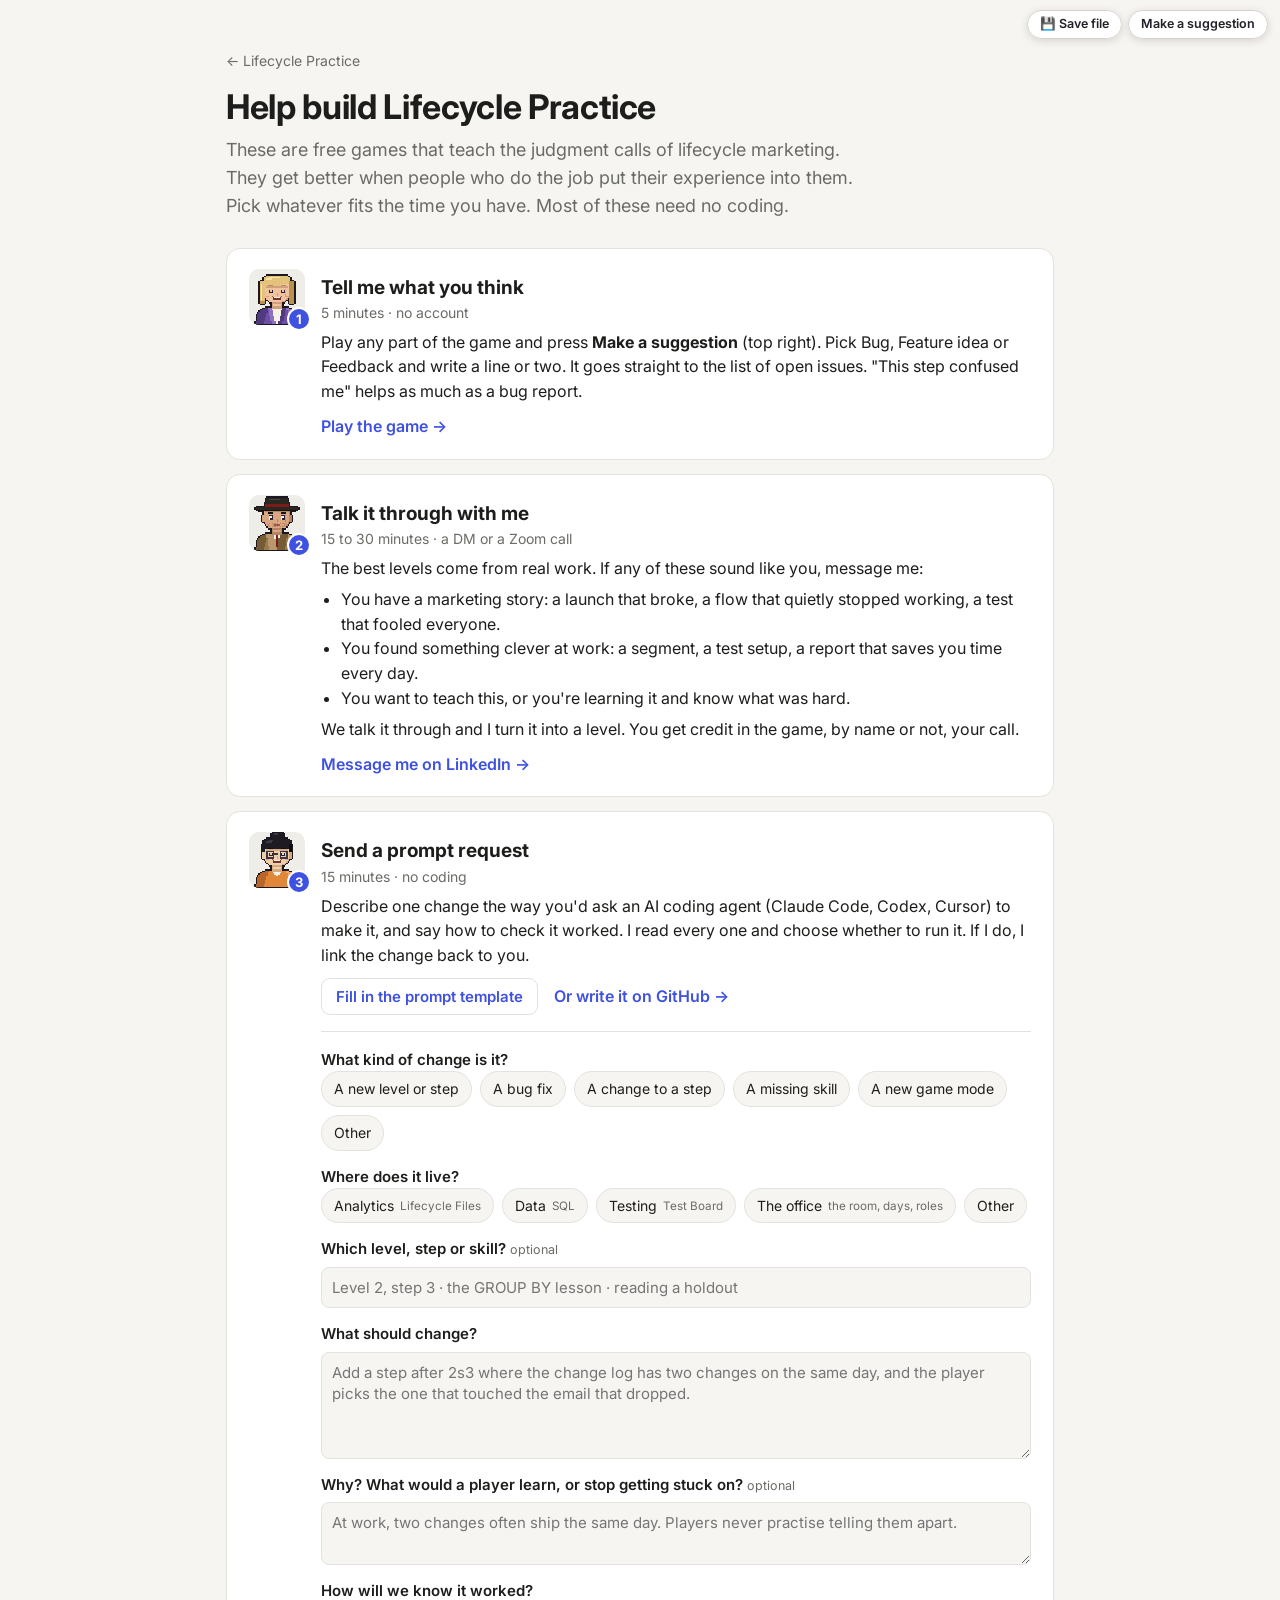
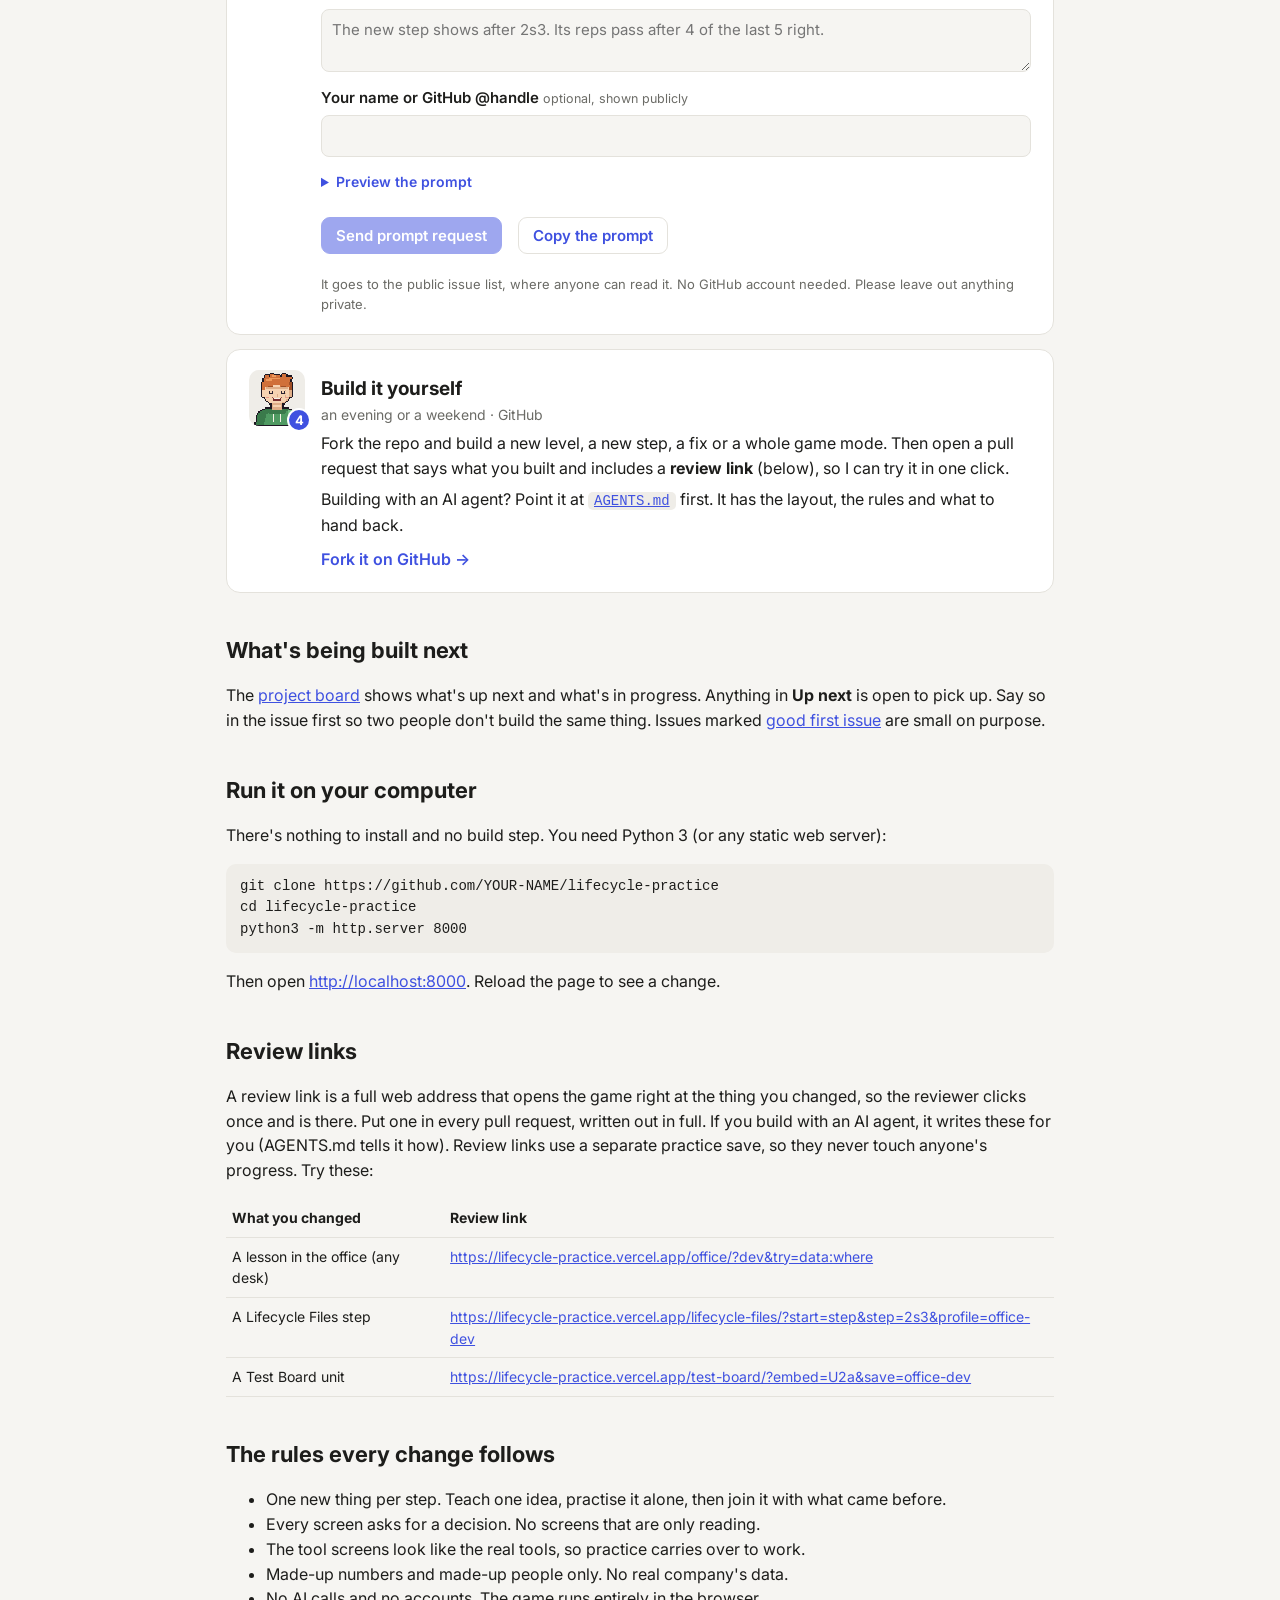
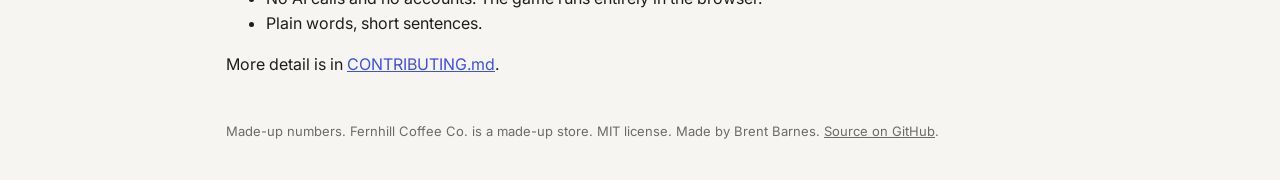
==== contribute/index.html @ 8c54e23a "Contribute page: prompt template that sends itself, links in new tabs, the office behind the crew - " ====
<!doctype html>
<html lang="en"><head><meta charset="utf-8"><meta name="viewport" content="width=device-width, initial-scale=1">
<title>Help build Lifecycle Practice</title><link rel="icon" href="/px/sprites/face_dana_smile.png">
<meta name="description" content="Ways to help build Lifecycle Practice, free games for lifecycle and email marketers. Five minutes or a weekend, no coding needed for most.">
<link rel="preconnect" href="https://fonts.googleapis.com"><link href="https://fonts.googleapis.com/css2?family=Inter:wght@400;500;600;700&display=swap" rel="stylesheet">
<style>
:root{--bg:#f6f5f2;--card:#fff;--ink:#1d1d1b;--muted:#6b6b66;--line:#e4e2dc;--accent:#3f51e0;--code:#efede8}
@media (prefers-color-scheme: dark){:root:not([data-theme="light"]){--bg:#151514;--card:#1e1e1c;--ink:#ecebe7;--muted:#a3a29c;--line:#2f2f2c;--accent:#8c98ff;--code:#2a2a27}}
:root[data-theme="dark"]{--bg:#151514;--card:#1e1e1c;--ink:#ecebe7;--muted:#a3a29c;--line:#2f2f2c;--accent:#8c98ff;--code:#2a2a27}
*{box-sizing:border-box}
body{margin:0;background:var(--bg);color:var(--ink);font:16px/1.55 Inter,system-ui,sans-serif}
main{max-width:860px;margin:0 auto;padding:48px 16px 40px}
a{color:var(--accent)}
.back{font-size:14px;color:var(--muted);text-decoration:none}.back:hover{color:var(--accent)}
h1{font-size:34px;line-height:1.15;margin:14px 0 10px;letter-spacing:-.01em}
h2{font-size:22px;margin:40px 0 12px}
.lede{color:var(--muted);font-size:18px;margin:0 0 28px;max-width:640px}
.ways{display:grid;gap:14px}
.way{background:var(--card);border:1px solid var(--line);border-radius:14px;padding:20px 22px;display:flex;gap:16px;align-items:flex-start}
.way>div{flex:1;min-width:0}
.way .n{flex:none;width:36px;height:36px;border-radius:50%;background:var(--accent);color:#fff;font-weight:700;display:grid;place-items:center;box-sizing:border-box}
.way h3{font-size:19px;margin:4px 0 0}
.way .t{display:block;color:var(--muted);font-size:14px}
.way p{margin:6px 0 0}
.way ul{margin:6px 0 0;padding-left:20px}
.go{display:inline-block;margin-top:10px;font-weight:600;text-decoration:none}
code{background:var(--code);padding:1px 6px;border-radius:5px;font-size:14px}
pre{background:var(--code);padding:12px 14px;border-radius:10px;overflow-x:auto;font-size:14px}
table{border-collapse:collapse;width:100%;font-size:14px}td,th{border-bottom:1px solid var(--line);padding:8px 6px;text-align:left;vertical-align:top}
.tablewrap{overflow-x:auto}
footer{color:var(--muted);font-size:13px;margin-top:44px}footer a{color:inherit}
/* pixel art: a face on each way in, and the Fernhill crew along both sides on wide screens */
.way .face{flex:none;position:relative;width:56px;height:56px}
.way .face img{width:56px;height:56px;image-rendering:pixelated;border-radius:10px;background:var(--code);display:block}
.way .face .n{position:absolute;right:-6px;bottom:-6px;width:24px;height:24px;font-size:13px;border:2px solid var(--card)}
.rail{position:fixed;top:50%;transform:translateY(-50%);width:210px;height:576px;display:none;flex-direction:column;justify-content:space-evenly;align-items:center;pointer-events:none;
  background:url(/px/scenes/office.png) 0 0/960px 576px no-repeat;image-rendering:pixelated;border:4px solid #5b3a22;border-radius:14px;box-shadow:0 10px 30px #0003;overflow:hidden}
.rail.l{left:calc(50% - 430px - 250px)}.rail.r{right:calc(50% - 430px - 250px);background-position:-750px 0}
.who{display:flex;flex-direction:column;align-items:center;gap:6px}
.who i{display:block;width:72px;height:108px;background-repeat:no-repeat;background-size:288px 108px;image-rendering:pixelated;animation:bob 3.2s ease-in-out infinite}
.who:nth-child(2) i{animation-delay:-1.1s}.who:nth-child(3) i{animation-delay:-2.2s}
.who span{font:600 10px/1.2 ui-monospace,monospace;letter-spacing:.12em;text-transform:uppercase;color:#3b2a1c;text-align:center;background:#fff8ecee;border:2px solid #5b3a22;border-radius:6px;padding:3px 7px}
.who span small{display:block;font-weight:400;letter-spacing:.04em;text-transform:none;font-size:11px;color:#6b5440}
.who .dog{width:96px;height:64px;background-size:384px 64px;animation:dog 1s steps(4) infinite}
@keyframes bob{0%,100%{transform:translateY(0)}50%{transform:translateY(-3px)}}
@keyframes dog{to{background-position:-384px 0}}
@media (min-width:1380px) and (min-height:640px){.rail{display:flex}}
.acts{display:flex;flex-wrap:wrap;gap:10px 16px;align-items:center;margin-top:10px}
.btn{font:600 15px Inter,system-ui,sans-serif;border:1.5px solid var(--line);background:var(--card);color:var(--accent);border-radius:9px;padding:8px 14px;cursor:pointer}
.btn:hover{border-color:var(--accent)}.btn.primary{background:var(--accent);border-color:var(--accent);color:#fff}.btn:disabled{opacity:.5;cursor:default}
.acts .go{margin-top:0}
.tpl{margin-top:16px;padding-top:16px;border-top:1px solid var(--line);display:flex;flex-direction:column;gap:14px}
.tpl fieldset{border:0;padding:0;margin:0;display:flex;flex-direction:column;gap:8px}
.tpl legend,.fld{font-weight:600;font-size:15px;padding:0}
.tpl small{font-weight:400;color:var(--muted)}
.chips{display:flex;flex-wrap:wrap;gap:8px}
.chips label{display:inline-flex;gap:6px;align-items:center;border:1.5px solid var(--line);border-radius:999px;padding:6px 12px;font-size:14px;cursor:pointer;background:var(--bg)}
.chips label:has(input:checked){border-color:var(--accent);background:color-mix(in srgb,var(--accent) 12%,var(--card))}
.chips input{position:absolute;opacity:0;pointer-events:none}.chips label:focus-within{outline:2px solid var(--accent);outline-offset:2px}
.fld{display:flex;flex-direction:column;gap:6px}
.tpl input[type=text],.tpl textarea{font:400 15px/1.45 Inter,system-ui,sans-serif;color:var(--ink);background:var(--bg);border:1.5px solid var(--line);border-radius:8px;padding:9px 10px;width:100%;box-sizing:border-box}
.tpl input[type=text]:focus,.tpl textarea:focus{outline:2px solid color-mix(in srgb,var(--accent) 35%,transparent);border-color:var(--accent)}
.tpl details summary{cursor:pointer;color:var(--accent);font-weight:600;font-size:14px}
.tpl pre{white-space:pre-wrap;margin:8px 0 0}
#tplmsg{font-size:14px}#tplmsg.ok{color:#1f7a4a}#tplmsg.err{color:#b3261e}
.fine{font-size:13px;color:var(--muted);margin:0}
.hp{position:absolute;left:-9999px;width:1px;height:1px}
@media (prefers-reduced-motion:reduce){.who i{animation:none}}
@media (max-width:560px){.way{flex-direction:column;gap:8px}}
</style></head>
<body>
<div class="rail l" aria-hidden="true">
  <div class="who"><i style="background-image:url(/px/anims/walk_dana_down.png)"></i><span>Dana<small>the boss</small></span></div>
  <div class="who"><i style="background-image:url(/px/anims/walk_frank_down.png)"></i><span>Frank<small>data</small></span></div>
  <div class="who"><i class="dog" style="background-image:url(/px/anims/dog_sleep.png)"></i><span>Biscuit<small>off duty</small></span></div>
</div>
<div class="rail r" aria-hidden="true">
  <div class="who"><i style="background-image:url(/px/anims/walk_mei_down.png)"></i><span>Mei<small>testing</small></span></div>
  <div class="who"><i style="background-image:url(/px/anims/walk_priya_down.png)"></i><span>Priya<small>promotions</small></span></div>
  <div class="who"><i style="background-image:url(/px/anims/walk_theo_down.png)"></i><span>Theo<small>campaigns</small></span></div>
</div>
<main>
<a target="_blank" rel="noopener" class="back" href="/">← Lifecycle Practice</a>
<h1>Help build Lifecycle Practice</h1>
<p class="lede">These are free games that teach the judgment calls of lifecycle marketing. They get better when people who do the job put their experience into them. Pick whatever fits the time you have. Most of these need no coding.</p>

<div class="ways">
  <div class="way"><span class="face"><img src="/px/sprites/face_dana_smile.png" alt=""><span class="n">1</span></span><div><h3>Tell me what you think</h3><span class="t">5 minutes · no account</span>
    <p>Play any part of the game and press <b>Make a suggestion</b> (top right). Pick Bug, Feature idea or Feedback and write a line or two. It goes straight to the list of open issues. "This step confused me" helps as much as a bug report.</p>
    <a target="_blank" rel="noopener" class="go" href="/office/">Play the game →</a></div></div>

  <div class="way"><span class="face"><img src="/px/sprites/face_frank_calm.png" alt=""><span class="n">2</span></span><div><h3>Talk it through with me</h3><span class="t">15 to 30 minutes · a DM or a Zoom call</span>
    <p>The best levels come from real work. If any of these sound like you, message me:</p>
    <ul><li>You have a marketing story: a launch that broke, a flow that quietly stopped working, a test that fooled everyone.</li>
      <li>You found something clever at work: a segment, a test setup, a report that saves you time every day.</li>
      <li>You want to teach this, or you're learning it and know what was hard.</li></ul>
    <p>We talk it through and I turn it into a level. You get credit in the game, by name or not, your call.</p>
    <a target="_blank" rel="noopener" class="go" href="https://www.linkedin.com/in/brent-barnes-39827622b">Message me on LinkedIn →</a></div></div>

  <div class="way"><span class="face"><img src="/px/sprites/face_mei_smile.png" alt=""><span class="n">3</span></span><div><h3>Send a prompt request</h3><span class="t">15 minutes · no coding</span>
    <p>Describe one change the way you'd ask an AI coding agent (Claude Code, Codex, Cursor) to make it, and say how to check it worked. I read every one and choose whether to run it. If I do, I link the change back to you.</p>
    <div class="acts"><button type="button" class="go btn" id="tplbtn" aria-expanded="false" aria-controls="tpl">Fill in the prompt template</button><a target="_blank" rel="noopener" class="go" href="https://github.com/BrentBarnes/lifecycle-practice/issues/new?template=4-prompt.yml">Or write it on GitHub →</a></div>
    <form id="tpl" class="tpl" hidden autocomplete="off">
      <fieldset><legend>What kind of change is it?</legend><div class="chips" data-group="kind">
        <label><input type="radio" name="kind" value="a new level or step">A new level or step</label>
        <label><input type="radio" name="kind" value="a fix for something broken">A bug fix</label>
        <label><input type="radio" name="kind" value="a change to an existing step">A change to a step</label>
        <label><input type="radio" name="kind" value="a skill the game doesn't teach yet">A missing skill</label>
        <label><input type="radio" name="kind" value="a new game mode">A new game mode</label>
        <label><input type="radio" name="kind" value="other">Other</label></div>
        <input type="text" name="kind_other" class="other" placeholder="What kind of change?" maxlength="120" hidden></fieldset>
      <fieldset><legend>Where does it live?</legend><div class="chips" data-group="where">
        <label><input type="radio" name="where" value="Analytics: Lifecycle Files, the dashboard wall">Analytics <small>Lifecycle Files</small></label>
        <label><input type="radio" name="where" value="Data: SQL at Frank's desk">Data <small>SQL</small></label>
        <label><input type="radio" name="where" value="Testing: the Test Board">Testing <small>Test Board</small></label>
        <label><input type="radio" name="where" value="the office itself (the room, days, roles)">The office <small>the room, days, roles</small></label>
        <label><input type="radio" name="where" value="other">Other</label></div>
        <input type="text" name="where_other" class="other" placeholder="Where should it live?" maxlength="120" hidden></fieldset>
      <label class="fld"><span>Which level, step or skill? <small>optional</small></span><input type="text" name="spot" maxlength="160" placeholder="Level 2, step 3 · the GROUP BY lesson · reading a holdout"></label>
      <label class="fld"><span>What should change?</span><textarea name="what" rows="4" maxlength="3000" placeholder="Add a step after 2s3 where the change log has two changes on the same day, and the player picks the one that touched the email that dropped."></textarea></label>
      <label class="fld"><span>Why? What would a player learn, or stop getting stuck on? <small>optional</small></span><textarea name="why" rows="2" maxlength="1500" placeholder="At work, two changes often ship the same day. Players never practise telling them apart."></textarea></label>
      <label class="fld"><span>How will we know it worked?</span><textarea name="check" rows="2" maxlength="1500" placeholder="The new step shows after 2s3. Its reps pass after 4 of the last 5 right."></textarea></label>
      <label class="fld"><span>Your name or GitHub @handle <small>optional, shown publicly</small></span><input type="text" name="who" maxlength="80"></label>
      <input class="hp" type="text" name="hp" tabindex="-1" aria-hidden="true">
      <details><summary>Preview the prompt</summary><pre id="tplout"></pre></details>
      <div class="acts"><button type="submit" class="btn primary" id="tplgo" disabled>Send prompt request</button><button type="button" class="btn" id="tplcopy">Copy the prompt</button><span id="tplmsg" role="status"></span></div>
      <p class="fine">It goes to the public issue list, where anyone can read it. No GitHub account needed. Please leave out anything private.</p>
    </form></div></div>

  <div class="way"><span class="face"><img src="/px/sprites/face_theo_smile.png" alt=""><span class="n">4</span></span><div><h3>Build it yourself</h3><span class="t">an evening or a weekend · GitHub</span>
    <p>Fork the repo and build a new level, a new step, a fix or a whole game mode. Then open a pull request that says what you built and includes a <b>review link</b> (below), so I can try it in one click.</p>
    <p>Building with an AI agent? Point it at <a target="_blank" rel="noopener" href="https://github.com/BrentBarnes/lifecycle-practice/blob/main/AGENTS.md"><code>AGENTS.md</code></a> first. It has the layout, the rules and what to hand back.</p>
    <a target="_blank" rel="noopener" class="go" href="https://github.com/BrentBarnes/lifecycle-practice">Fork it on GitHub →</a></div></div>
</div>

<h2>What's being built next</h2>
<p>The <a target="_blank" rel="noopener" href="https://github.com/users/BrentBarnes/projects/4">project board</a> shows what's up next and what's in progress. Anything in <b>Up next</b> is open to pick up. Say so in the issue first so two people don't build the same thing. Issues marked <a target="_blank" rel="noopener" href="https://github.com/BrentBarnes/lifecycle-practice/labels/good%20first%20issue">good first issue</a> are small on purpose.</p>

<h2>Run it on your computer</h2>
<p>There's nothing to install and no build step. You need Python 3 (or any static web server):</p>
<pre>git clone https://github.com/YOUR-NAME/lifecycle-practice
cd lifecycle-practice
python3 -m http.server 8000</pre>
<p>Then open <a target="_blank" rel="noopener" href="http://localhost:8000">http://localhost:8000</a>. Reload the page to see a change.</p>

<h2>Review links</h2>
<p>A review link is a full web address that opens the game right at the thing you changed, so the reviewer clicks once and is there. Put one in every pull request, written out in full. If you build with an AI agent, it writes these for you (AGENTS.md tells it how). Review links use a separate practice save, so they never touch anyone's progress. Try these:</p>
<div class="tablewrap"><table>
<tr><th>What you changed</th><th>Review link</th></tr>
<tr><td>A lesson in the office (any desk)</td><td><a target="_blank" rel="noopener" href="https://lifecycle-practice.vercel.app/office/?dev&amp;try=data:where">https://lifecycle-practice.vercel.app/office/?dev&amp;try=data:where</a></td></tr>
<tr><td>A Lifecycle Files step</td><td><a target="_blank" rel="noopener" href="https://lifecycle-practice.vercel.app/lifecycle-files/?start=step&amp;step=2s3&amp;profile=office-dev">https://lifecycle-practice.vercel.app/lifecycle-files/?start=step&amp;step=2s3&amp;profile=office-dev</a></td></tr>
<tr><td>A Test Board unit</td><td><a target="_blank" rel="noopener" href="https://lifecycle-practice.vercel.app/test-board/?embed=U2a&amp;save=office-dev">https://lifecycle-practice.vercel.app/test-board/?embed=U2a&amp;save=office-dev</a></td></tr>
</table></div>

<h2>The rules every change follows</h2>
<ul>
  <li>One new thing per step. Teach one idea, practise it alone, then join it with what came before.</li>
  <li>Every screen asks for a decision. No screens that are only reading.</li>
  <li>The tool screens look like the real tools, so practice carries over to work.</li>
  <li>Made-up numbers and made-up people only. No real company's data.</li>
  <li>No AI calls and no accounts. The game runs entirely in the browser.</li>
  <li>Plain words, short sentences.</li>
</ul>
<p>More detail is in <a target="_blank" rel="noopener" href="https://github.com/BrentBarnes/lifecycle-practice/blob/main/CONTRIBUTING.md">CONTRIBUTING.md</a>.</p>

<footer>Made-up numbers. Fernhill Coffee Co. is a made-up store. MIT license. Made by Brent Barnes. <a target="_blank" rel="noopener" href="https://github.com/BrentBarnes/lifecycle-practice">Source on GitHub</a>.</footer>
</main>
<script type="module" src="/shared/site.mjs"></script>
<script>
// The prompt template: the player fills in a few fields, sees the prompt it builds, and sends it as a "Prompt request"
// issue through the site's /api/feedback (no GitHub account), or opens GitHub's own form with the fields filled in.
(() => {
  const REPO = "BrentBarnes/lifecycle-practice", f = document.getElementById("tpl"), btn = document.getElementById("tplbtn");
  const out = document.getElementById("tplout"), go = document.getElementById("tplgo"), msg = document.getElementById("tplmsg");
  const val = (n) => (f.elements[n] && f.elements[n].value || "").trim();
  const pick = (n) => { const v = val(n); return v === "other" ? val(n + "_other") : v; };
  const say = (t, cls, html) => { msg.className = cls || ""; msg[html ? "innerHTML" : "textContent"] = t; };
  btn.onclick = () => { f.hidden = !f.hidden; btn.setAttribute("aria-expanded", String(!f.hidden)); btn.textContent = f.hidden ? "Fill in the prompt template" : "Hide the template"; if (!f.hidden) f.querySelector("input").focus(); };
  function prompt() {
    const kind = pick("kind"), where = pick("where"), spot = val("spot");
    return [
      "You're working on Lifecycle Practice (https://github.com/" + REPO + "). Read AGENTS.md first and follow its rules.",
      "",
      "The change: " + (kind || "[what kind of change]") + (where ? ", in " + where : "") + (spot ? ", at " + spot : "") + ".",
      "What to do: " + (val("what") || "[what should change]"),
      val("why") ? "Why it matters: " + val("why") : null,
      "Done when: " + (val("check") || "[how to check it worked]"),
      "",
      "Hand back what you built, a full review link that opens the game right at the change, and how to check it.",
    ].filter((l) => l !== null).join("\n");
  }
  const ready = () => pick("kind") && pick("where") && val("what").length >= 10 && val("check").length >= 5;
  function refresh() {
    f.querySelectorAll(".other").forEach((o) => { o.hidden = val(o.name.replace("_other", "")) !== "other"; });
    out.textContent = prompt(); go.disabled = !ready();
  }
  f.addEventListener("input", refresh); f.addEventListener("change", refresh); refresh();
  const title = () => "Prompt request · " + (pick("where").split(":")[0] || "Lifecycle Practice") + ": " + val("what").replace(/\s+/g, " ").slice(0, 70);
  const body = () => ["**Kind:** " + pick("kind"), "**Where:** " + pick("where"), val("spot") && "**Which level, step or skill:** " + val("spot"),
    "**What should change**\n\n" + val("what"), val("why") && "**Why**\n\n" + val("why"), "**How to check it worked**\n\n" + val("check"),
    val("who") && "From: " + val("who"), "**The prompt**\n\n~~~\n" + prompt().replace(/~{3,}/g, "~ ~ ~") + "\n~~~"].filter(Boolean).join("\n\n");
  const ghUrl = () => "https://github.com/" + REPO + "/issues/new?" + new URLSearchParams({ template: "4-prompt.yml", title: title(),
    change: val("what").split("\n")[0].slice(0, 200), prompt: prompt(), check: val("check") });
  document.getElementById("tplcopy").onclick = () => navigator.clipboard.writeText(prompt()).then(() => say("Copied. Paste it into your AI agent, or send it here."), () => say("Your browser blocked copying. Select the preview text instead.", "err"));
  f.onsubmit = async (e) => {
    e.preventDefault();
    if (val("hp") || !ready()) return;
    go.disabled = true; go.textContent = "Sending…"; say("");
    try {
      const r = await fetch("/api/feedback", { method: "POST", headers: { "Content-Type": "application/json" }, body: JSON.stringify({ kind: "prompt", title: title(), body: body() }) });
      const j = /json/.test(r.headers.get("content-type") || "") ? await r.json() : null;
      if (!r.ok || !j || !j.url) throw new Error((j && j.error) || "no server");
      f.querySelectorAll("input, textarea").forEach((x) => { x.disabled = true; });
      go.textContent = "Sent ✓";
      say('Sent. Thank you! <a target="_blank" rel="noopener" href="' + j.url + '">See it on GitHub (#' + j.number + ")</a>", "ok", true);
    } catch (err) {
      go.textContent = "Send prompt request"; go.disabled = false;
      say("It couldn't send from here. " + '<a target="_blank" rel="noopener" href="' + ghUrl().replace(/"/g, "&quot;") + '">Open it on GitHub with your answers filled in</a> (needs a free account), or copy the prompt.', "err", true);
    }
  };
})();
</script>
</body></html>
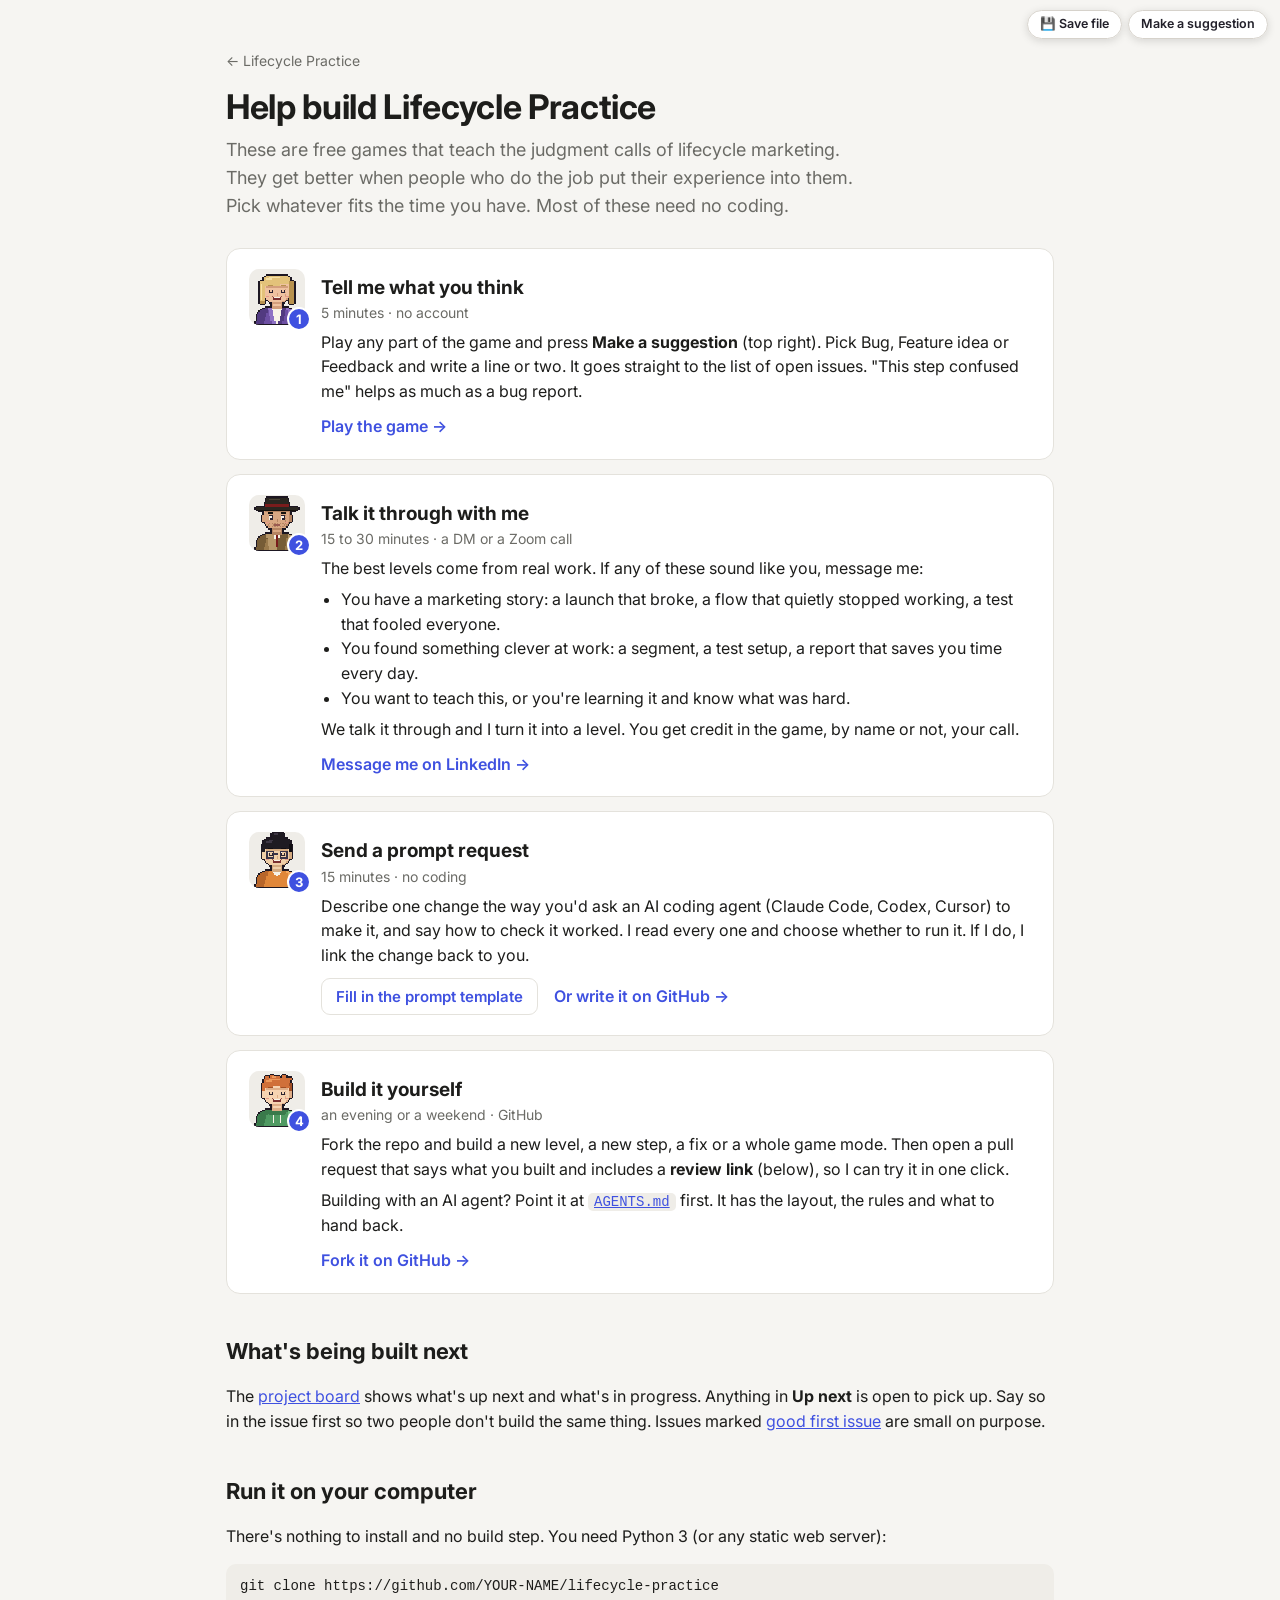
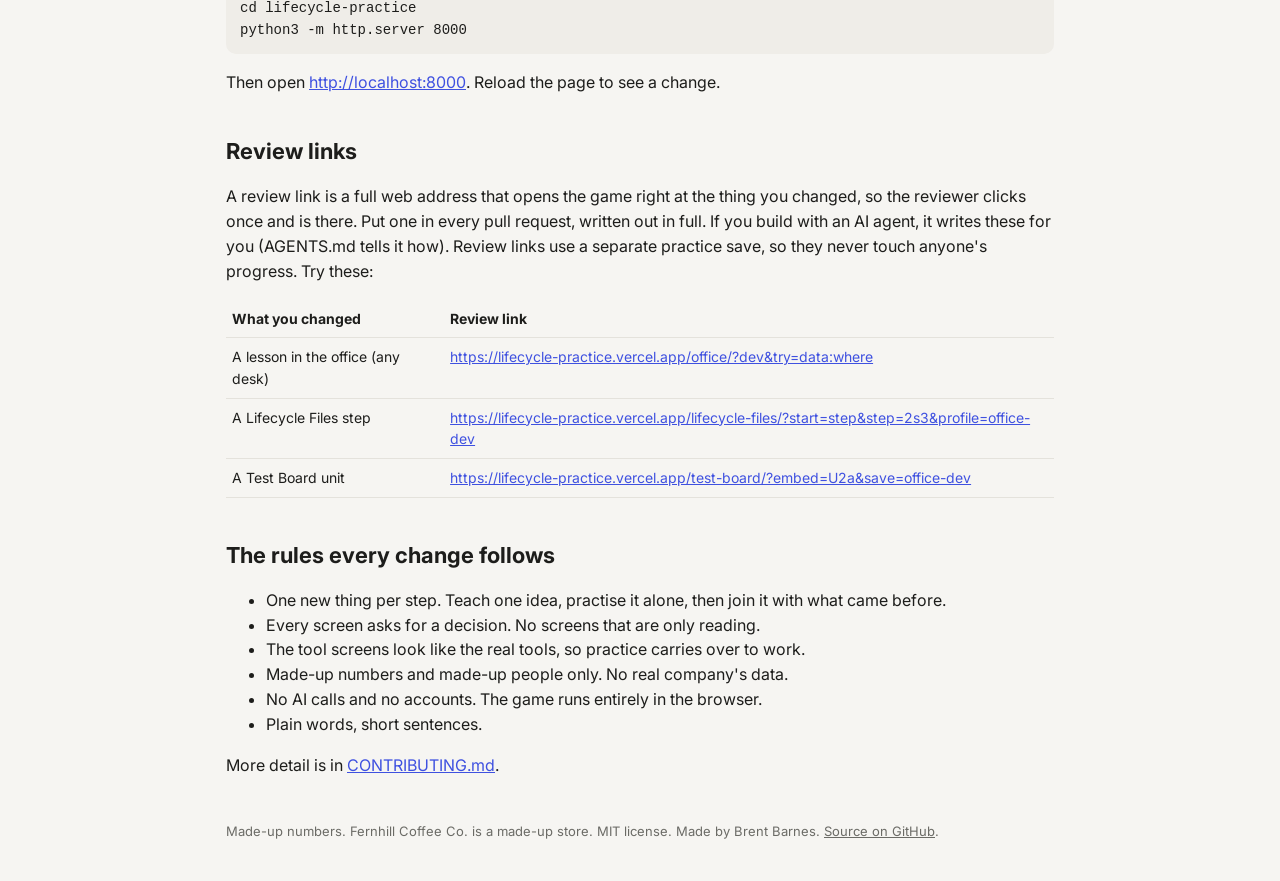
==== commit 7719f7e1: "Prompt template: hidden until opened, only 'What should change?' is needed, and it says so Co-Author" ====
--- a/contribute/index.html
+++ b/contribute/index.html
@@ -49,6 +49,7 @@
 .btn{font:600 15px Inter,system-ui,sans-serif;border:1.5px solid var(--line);background:var(--card);color:var(--accent);border-radius:9px;padding:8px 14px;cursor:pointer}
 .btn:hover{border-color:var(--accent)}.btn.primary{background:var(--accent);border-color:var(--accent);color:#fff}.btn:disabled{opacity:.5;cursor:default}
 .acts .go{margin-top:0}
+.tpl[hidden]{display:none}
 .tpl{margin-top:16px;padding-top:16px;border-top:1px solid var(--line);display:flex;flex-direction:column;gap:14px}
 .tpl fieldset{border:0;padding:0;margin:0;display:flex;flex-direction:column;gap:8px}
 .tpl legend,.fld{font-weight:600;font-size:15px;padding:0}
@@ -64,6 +65,7 @@
 .tpl pre{white-space:pre-wrap;margin:8px 0 0}
 #tplmsg{font-size:14px}#tplmsg.ok{color:#1f7a4a}#tplmsg.err{color:#b3261e}
 .fine{font-size:13px;color:var(--muted);margin:0}
+.tpl .hint{margin:0;font-size:14px;color:var(--muted);background:var(--bg);border-radius:8px;padding:10px 12px}
 .hp{position:absolute;left:-9999px;width:1px;height:1px}
 @media (prefers-reduced-motion:reduce){.who i{animation:none}}
 @media (max-width:560px){.way{flex-direction:column;gap:8px}}
@@ -101,6 +103,7 @@
     <p>Describe one change the way you'd ask an AI coding agent (Claude Code, Codex, Cursor) to make it, and say how to check it worked. I read every one and choose whether to run it. If I do, I link the change back to you.</p>
     <div class="acts"><button type="button" class="go btn" id="tplbtn" aria-expanded="false" aria-controls="tpl">Fill in the prompt template</button><a target="_blank" rel="noopener" class="go" href="https://github.com/BrentBarnes/lifecycle-practice/issues/new?template=4-prompt.yml">Or write it on GitHub →</a></div>
     <form id="tpl" class="tpl" hidden autocomplete="off">
+      <p class="hint">Only "What should change?" is needed. Everything else is a suggestion: each detail you add makes the prompt more specific, so it can be built right away with fewer questions back to you.</p>
       <fieldset><legend>What kind of change is it?</legend><div class="chips" data-group="kind">
         <label><input type="radio" name="kind" value="a new level or step">A new level or step</label>
         <label><input type="radio" name="kind" value="a fix for something broken">A bug fix</label>
@@ -116,11 +119,11 @@
         <label><input type="radio" name="where" value="the office itself (the room, days, roles)">The office <small>the room, days, roles</small></label>
         <label><input type="radio" name="where" value="other">Other</label></div>
         <input type="text" name="where_other" class="other" placeholder="Where should it live?" maxlength="120" hidden></fieldset>
-      <label class="fld"><span>Which level, step or skill? <small>optional</small></span><input type="text" name="spot" maxlength="160" placeholder="Level 2, step 3 · the GROUP BY lesson · reading a holdout"></label>
+      <label class="fld"><span>Which level, step or skill?</span><input type="text" name="spot" maxlength="160" placeholder="Level 2, step 3 · the GROUP BY lesson · reading a holdout"></label>
       <label class="fld"><span>What should change?</span><textarea name="what" rows="4" maxlength="3000" placeholder="Add a step after 2s3 where the change log has two changes on the same day, and the player picks the one that touched the email that dropped."></textarea></label>
-      <label class="fld"><span>Why? What would a player learn, or stop getting stuck on? <small>optional</small></span><textarea name="why" rows="2" maxlength="1500" placeholder="At work, two changes often ship the same day. Players never practise telling them apart."></textarea></label>
+      <label class="fld"><span>Why? What would a player learn, or stop getting stuck on?</span><textarea name="why" rows="2" maxlength="1500" placeholder="At work, two changes often ship the same day. Players never practise telling them apart."></textarea></label>
       <label class="fld"><span>How will we know it worked?</span><textarea name="check" rows="2" maxlength="1500" placeholder="The new step shows after 2s3. Its reps pass after 4 of the last 5 right."></textarea></label>
-      <label class="fld"><span>Your name or GitHub @handle <small>optional, shown publicly</small></span><input type="text" name="who" maxlength="80"></label>
+      <label class="fld"><span>Your name or GitHub @handle <small>shown publicly</small></span><input type="text" name="who" maxlength="80"></label>
       <input class="hp" type="text" name="hp" tabindex="-1" aria-hidden="true">
       <details><summary>Preview the prompt</summary><pre id="tplout"></pre></details>
       <div class="acts"><button type="submit" class="btn primary" id="tplgo" disabled>Send prompt request</button><button type="button" class="btn" id="tplcopy">Copy the prompt</button><span id="tplmsg" role="status"></span></div>
@@ -181,23 +184,23 @@
     return [
       "You're working on Lifecycle Practice (https://github.com/" + REPO + "). Read AGENTS.md first and follow its rules.",
       "",
-      "The change: " + (kind || "[what kind of change]") + (where ? ", in " + where : "") + (spot ? ", at " + spot : "") + ".",
+      (kind || where || spot) ? "The change: " + [kind, where && "in " + where, spot && "at " + spot].filter(Boolean).join(", ") + "." : null,
       "What to do: " + (val("what") || "[what should change]"),
       val("why") ? "Why it matters: " + val("why") : null,
-      "Done when: " + (val("check") || "[how to check it worked]"),
+      val("check") ? "Done when: " + val("check") : null,
       "",
       "Hand back what you built, a full review link that opens the game right at the change, and how to check it.",
     ].filter((l) => l !== null).join("\n");
   }
-  const ready = () => pick("kind") && pick("where") && val("what").length >= 10 && val("check").length >= 5;
+  const ready = () => val("what").length >= 10;   // the only field it needs; the rest make the prompt more specific
   function refresh() {
     f.querySelectorAll(".other").forEach((o) => { o.hidden = val(o.name.replace("_other", "")) !== "other"; });
     out.textContent = prompt(); go.disabled = !ready();
   }
   f.addEventListener("input", refresh); f.addEventListener("change", refresh); refresh();
   const title = () => "Prompt request · " + (pick("where").split(":")[0] || "Lifecycle Practice") + ": " + val("what").replace(/\s+/g, " ").slice(0, 70);
-  const body = () => ["**Kind:** " + pick("kind"), "**Where:** " + pick("where"), val("spot") && "**Which level, step or skill:** " + val("spot"),
-    "**What should change**\n\n" + val("what"), val("why") && "**Why**\n\n" + val("why"), "**How to check it worked**\n\n" + val("check"),
+  const body = () => [pick("kind") && "**Kind:** " + pick("kind"), pick("where") && "**Where:** " + pick("where"), val("spot") && "**Which level, step or skill:** " + val("spot"),
+    "**What should change**\n\n" + val("what"), val("why") && "**Why**\n\n" + val("why"), val("check") && "**How to check it worked**\n\n" + val("check"),
     val("who") && "From: " + val("who"), "**The prompt**\n\n~~~\n" + prompt().replace(/~{3,}/g, "~ ~ ~") + "\n~~~"].filter(Boolean).join("\n\n");
   const ghUrl = () => "https://github.com/" + REPO + "/issues/new?" + new URLSearchParams({ template: "4-prompt.yml", title: title(),
     change: val("what").split("\n")[0].slice(0, 200), prompt: prompt(), check: val("check") });
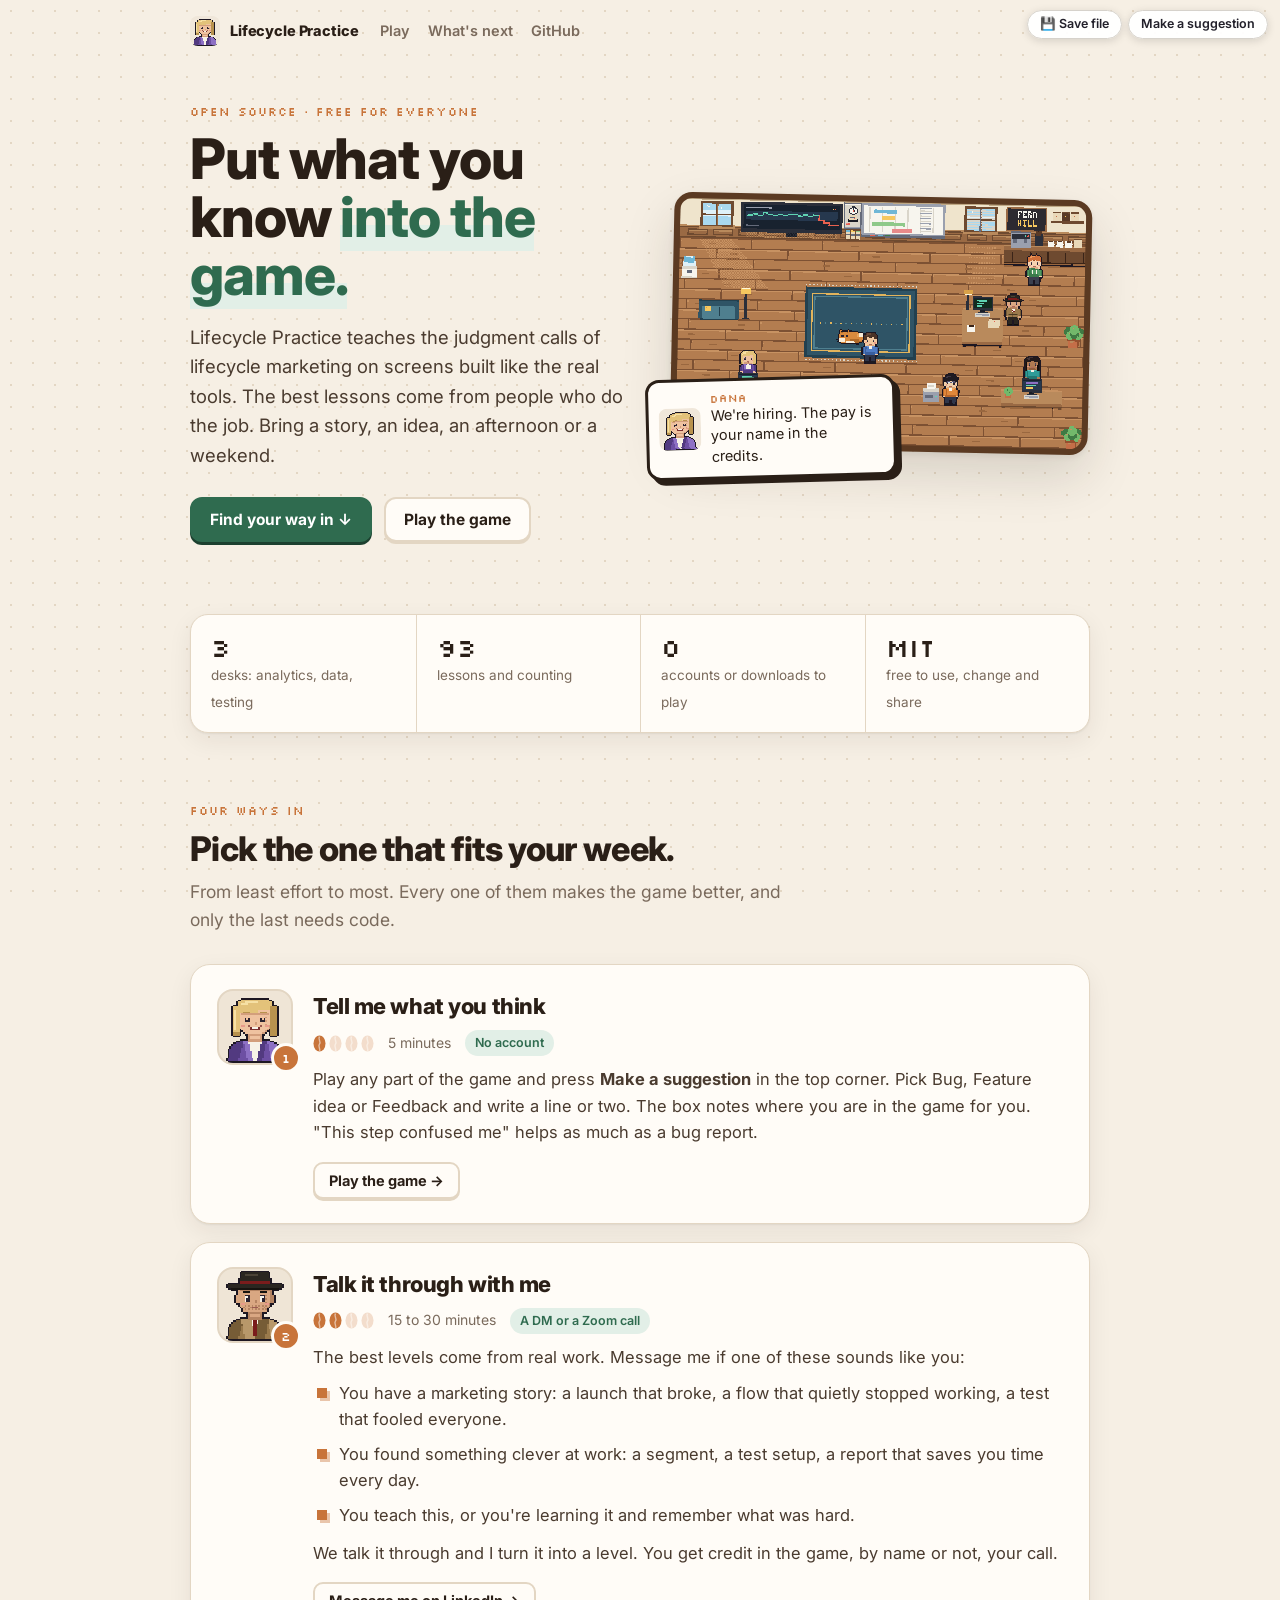
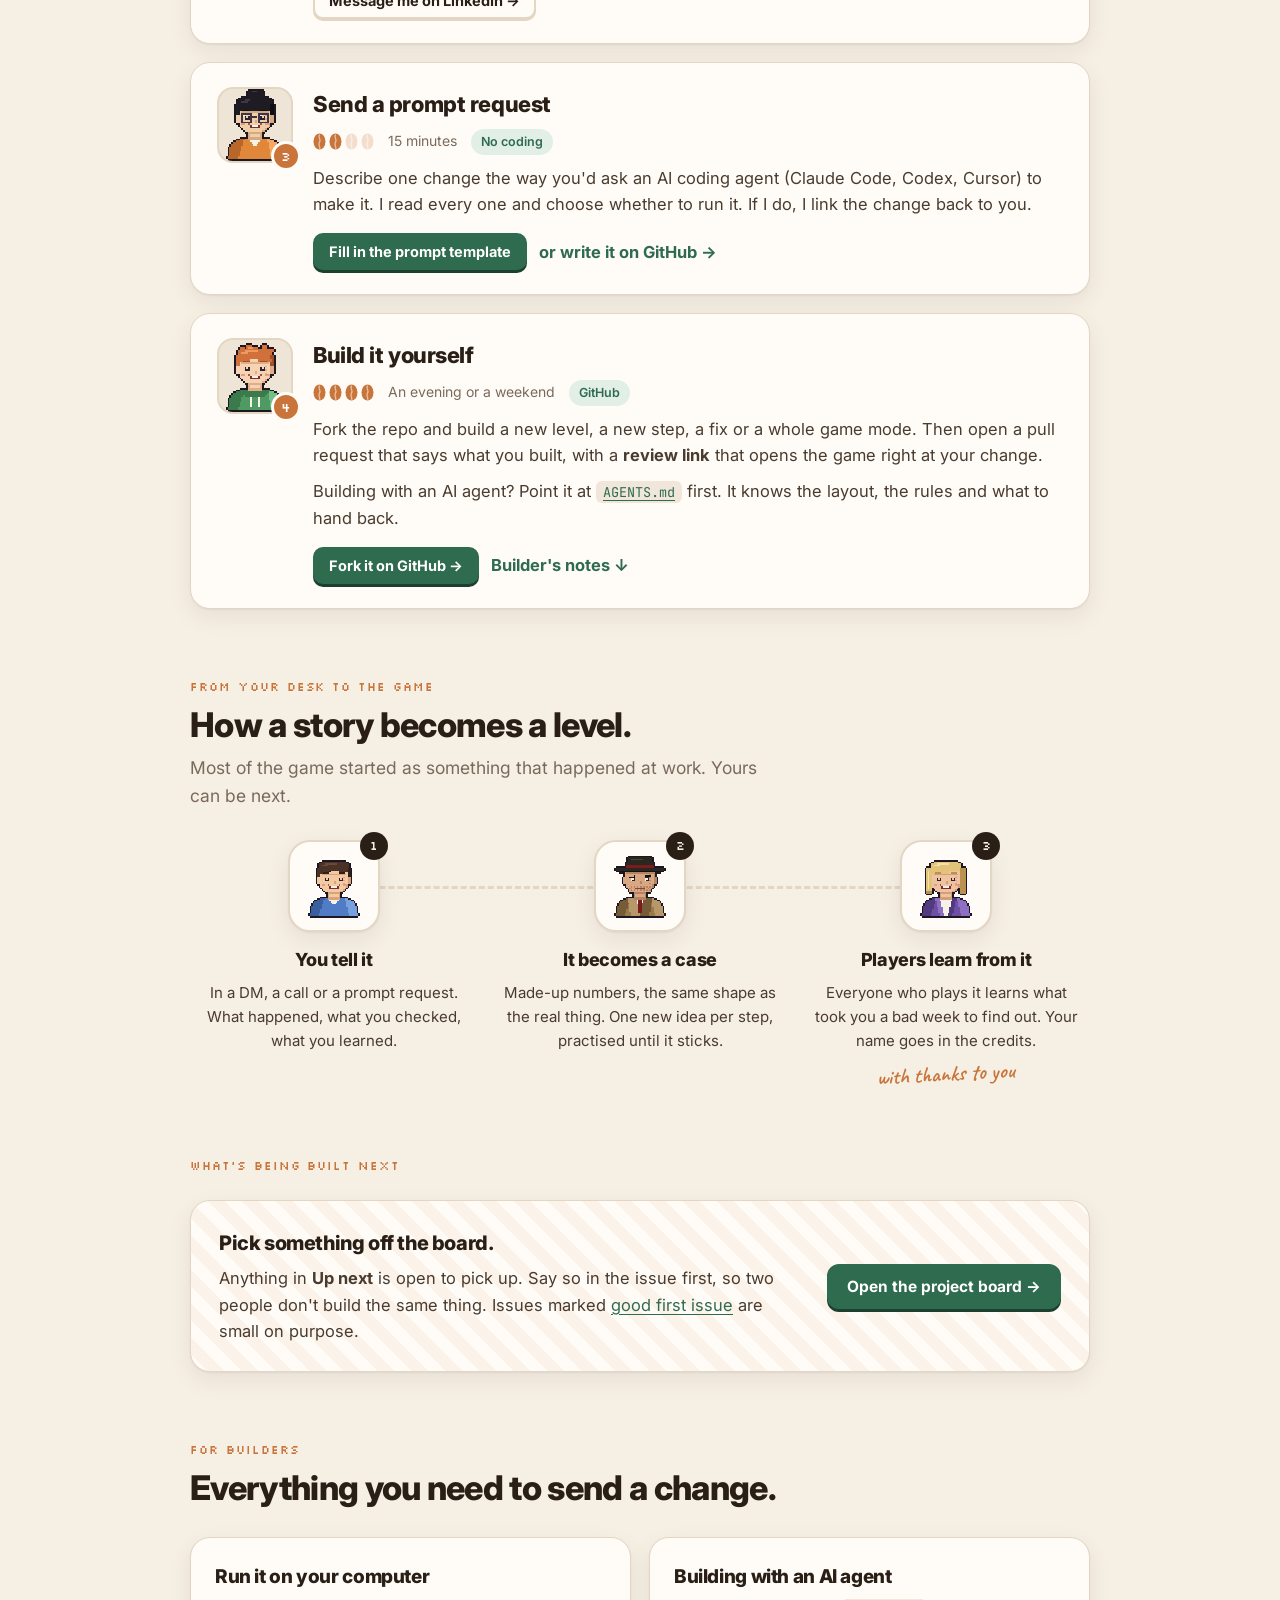
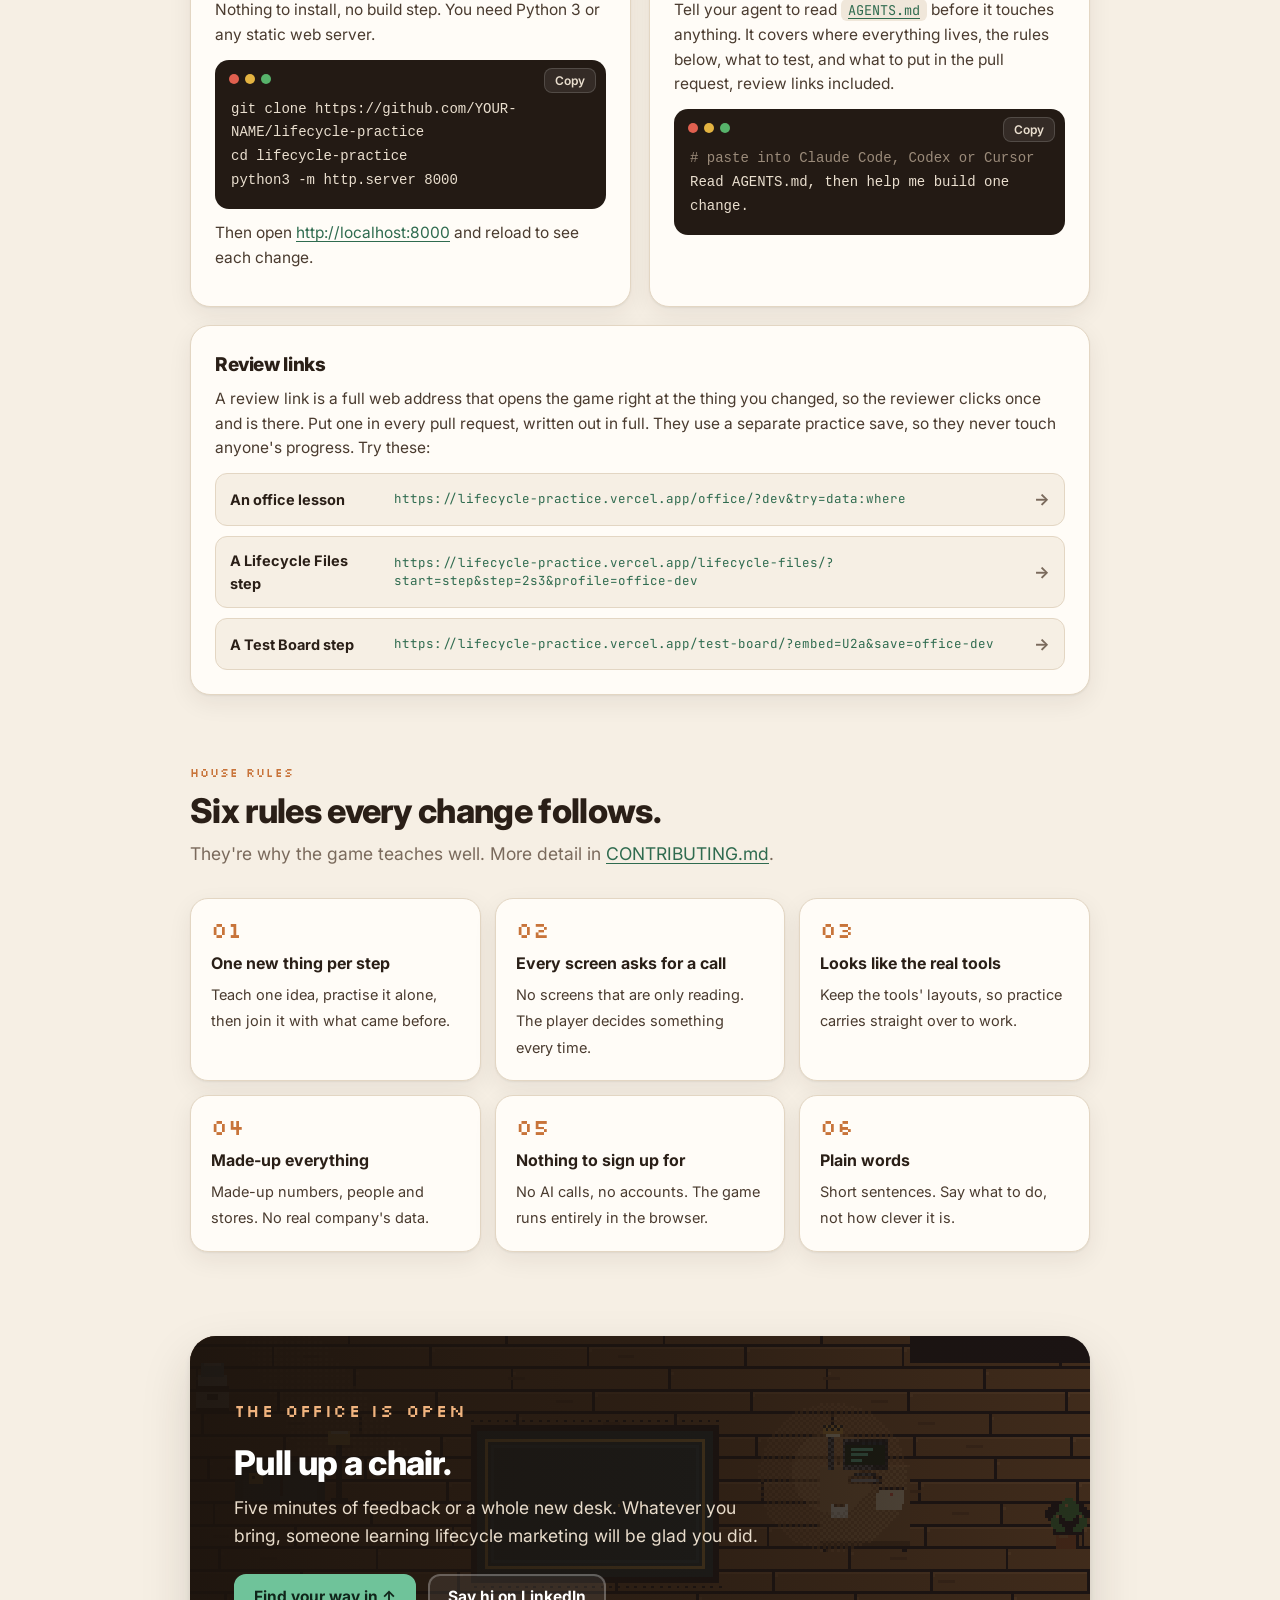
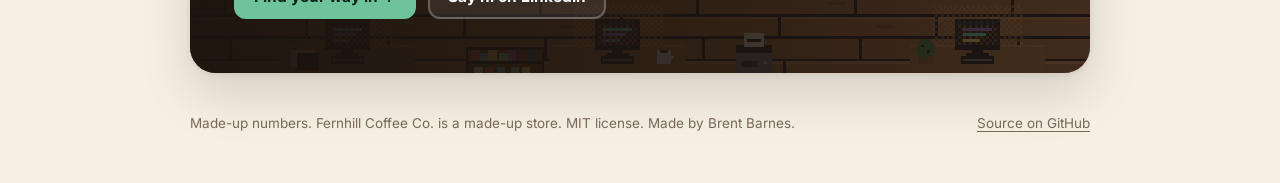
==== commit f3c81729: "Contribute page redesign: Fernhill colors, hero with the office, effort beans, story-to-level steps," ====
--- a/contribute/index.html
+++ b/contribute/index.html
@@ -1,74 +1,194 @@
 <!doctype html>
 <html lang="en"><head><meta charset="utf-8"><meta name="viewport" content="width=device-width, initial-scale=1">
 <title>Help build Lifecycle Practice</title><link rel="icon" href="/px/sprites/face_dana_smile.png">
-<meta name="description" content="Ways to help build Lifecycle Practice, free games for lifecycle and email marketers. Five minutes or a weekend, no coding needed for most.">
-<link rel="preconnect" href="https://fonts.googleapis.com"><link href="https://fonts.googleapis.com/css2?family=Inter:wght@400;500;600;700&display=swap" rel="stylesheet">
+<meta name="description" content="Help build Lifecycle Practice, free games that teach lifecycle and email marketing. Bring a story, an idea, an afternoon or a weekend. Most ways in need no coding.">
+<link rel="preconnect" href="https://fonts.googleapis.com"><link rel="preconnect" href="https://fonts.gstatic.com" crossorigin>
+<link href="https://fonts.googleapis.com/css2?family=Inter:wght@400;500;600;700;800&family=JetBrains+Mono:wght@400;600&family=Silkscreen&family=Caveat:wght@600&display=swap" rel="stylesheet">
 <style>
-:root{--bg:#f6f5f2;--card:#fff;--ink:#1d1d1b;--muted:#6b6b66;--line:#e4e2dc;--accent:#3f51e0;--code:#efede8}
-@media (prefers-color-scheme: dark){:root:not([data-theme="light"]){--bg:#151514;--card:#1e1e1c;--ink:#ecebe7;--muted:#a3a29c;--line:#2f2f2c;--accent:#8c98ff;--code:#2a2a27}}
-:root[data-theme="dark"]{--bg:#151514;--card:#1e1e1c;--ink:#ecebe7;--muted:#a3a29c;--line:#2f2f2c;--accent:#8c98ff;--code:#2a2a27}
+/* Fernhill Coffee Co. colors: cream paper, dark roast ink, the plants' green, a crema accent */
+:root{--bg:#f6efe4;--bg2:#efe5d6;--card:#fffcf7;--ink:#2a1f17;--ink2:#4a3b2f;--muted:#7a6a5c;--line:#e3d6c3;--accent:#2f6b4f;--accent-ink:#fff;--accent-soft:#e2efe7;
+  --crema:#c8743a;--wood:#5b3a22;--code:#f0e7da;--term:#231a14;--term-ink:#eadfcf;--shadow:0 1px 2px #2a1f170f,0 8px 24px #2a1f1712;--shadow-lg:0 2px 6px #2a1f1714,0 22px 50px #2a1f1726}
+@media (prefers-color-scheme: dark){:root:not([data-theme="light"]){--bg:#16110d;--bg2:#1d1712;--card:#221b15;--ink:#f2e9dc;--ink2:#d8cbbb;--muted:#a8998a;--line:#3a2f26;--accent:#6fc39a;--accent-ink:#10251a;--accent-soft:#1f3328;
+  --crema:#e39a5f;--wood:#7a5235;--code:#2b231c;--term:#0f0b08;--term-ink:#eadfcf;--shadow:0 1px 2px #0006,0 8px 24px #0005;--shadow-lg:0 2px 6px #0007,0 22px 50px #0008}}
+:root[data-theme="dark"]{--bg:#16110d;--bg2:#1d1712;--card:#221b15;--ink:#f2e9dc;--ink2:#d8cbbb;--muted:#a8998a;--line:#3a2f26;--accent:#6fc39a;--accent-ink:#10251a;--accent-soft:#1f3328;
+  --crema:#e39a5f;--wood:#7a5235;--code:#2b231c;--term:#0f0b08;--term-ink:#eadfcf;--shadow:0 1px 2px #0006,0 8px 24px #0005;--shadow-lg:0 2px 6px #0007,0 22px 50px #0008}
 *{box-sizing:border-box}
-body{margin:0;background:var(--bg);color:var(--ink);font:16px/1.55 Inter,system-ui,sans-serif}
-main{max-width:860px;margin:0 auto;padding:48px 16px 40px}
-a{color:var(--accent)}
-.back{font-size:14px;color:var(--muted);text-decoration:none}.back:hover{color:var(--accent)}
-h1{font-size:34px;line-height:1.15;margin:14px 0 10px;letter-spacing:-.01em}
-h2{font-size:22px;margin:40px 0 12px}
-.lede{color:var(--muted);font-size:18px;margin:0 0 28px;max-width:640px}
-.ways{display:grid;gap:14px}
-.way{background:var(--card);border:1px solid var(--line);border-radius:14px;padding:20px 22px;display:flex;gap:16px;align-items:flex-start}
-.way>div{flex:1;min-width:0}
-.way .n{flex:none;width:36px;height:36px;border-radius:50%;background:var(--accent);color:#fff;font-weight:700;display:grid;place-items:center;box-sizing:border-box}
-.way h3{font-size:19px;margin:4px 0 0}
-.way .t{display:block;color:var(--muted);font-size:14px}
-.way p{margin:6px 0 0}
-.way ul{margin:6px 0 0;padding-left:20px}
-.go{display:inline-block;margin-top:10px;font-weight:600;text-decoration:none}
-code{background:var(--code);padding:1px 6px;border-radius:5px;font-size:14px}
-pre{background:var(--code);padding:12px 14px;border-radius:10px;overflow-x:auto;font-size:14px}
-table{border-collapse:collapse;width:100%;font-size:14px}td,th{border-bottom:1px solid var(--line);padding:8px 6px;text-align:left;vertical-align:top}
-.tablewrap{overflow-x:auto}
-footer{color:var(--muted);font-size:13px;margin-top:44px}footer a{color:inherit}
-/* pixel art: a face on each way in, and the Fernhill crew along both sides on wide screens */
-.way .face{flex:none;position:relative;width:56px;height:56px}
-.way .face img{width:56px;height:56px;image-rendering:pixelated;border-radius:10px;background:var(--code);display:block}
-.way .face .n{position:absolute;right:-6px;bottom:-6px;width:24px;height:24px;font-size:13px;border:2px solid var(--card)}
+html{scroll-behavior:smooth}
+body{margin:0;background:var(--bg);color:var(--ink);font:16.5px/1.6 Inter,system-ui,sans-serif;-webkit-font-smoothing:antialiased;
+  background-image:radial-gradient(var(--line) 1px,transparent 1px);background-size:22px 22px;background-attachment:fixed}
+a{color:var(--accent);text-underline-offset:3px}
+img.px,.px{image-rendering:pixelated}
+:focus-visible{outline:3px solid var(--crema);outline-offset:3px;border-radius:6px}
+.wrap{max-width:940px;margin:0 auto;padding:0 20px}
+.kick{font:400 12px/1 Silkscreen,monospace;letter-spacing:.08em;text-transform:uppercase;color:var(--crema);margin:0 0 12px}
+h1,h2,h3{letter-spacing:-.02em;margin:0}
+h2{font-size:clamp(26px,3.4vw,34px);line-height:1.15;font-weight:800}
+.sub{color:var(--muted);font-size:17.5px;margin:10px 0 0;max-width:600px}
+section{padding:72px 0 0}
+
+/* top bar */
+.top{display:flex;align-items:center;gap:22px;padding:16px 0;font-size:14.5px;font-weight:600}
+.brand{display:flex;align-items:center;gap:10px;color:var(--ink);text-decoration:none;font-weight:800;letter-spacing:-.01em}
+.brand img{width:30px;height:30px;border-radius:8px;background:var(--code)}
+.top nav{display:flex;gap:18px;flex-wrap:wrap}.top nav a{color:var(--muted);text-decoration:none}.top nav a:hover{color:var(--ink)}
+
+/* hero */
+.hero{display:grid;grid-template-columns:minmax(0,1.05fr) minmax(0,1fr);gap:44px;align-items:center;padding:44px 0 8px}
+.hero h1{font-size:clamp(36px,5.2vw,56px);line-height:1.04;font-weight:800}
+.hero h1 em{font-style:normal;color:var(--accent);background:linear-gradient(transparent 62%,var(--accent-soft) 62%)}
+.hero .lede{font-size:18.5px;color:var(--ink2);margin:18px 0 26px}
+.cta{display:flex;flex-wrap:wrap;gap:12px}
+.btn{display:inline-flex;align-items:center;gap:8px;font:700 15.5px Inter,system-ui,sans-serif;border:2px solid var(--line);background:var(--card);color:var(--ink);
+  border-radius:12px;padding:11px 18px;cursor:pointer;text-decoration:none;box-shadow:0 2px 0 var(--line);transition:transform .12s,box-shadow .12s,border-color .12s}
+.btn:hover{transform:translateY(-2px);box-shadow:0 4px 0 var(--line);border-color:var(--ink2)}
+.btn:active{transform:translateY(1px);box-shadow:0 0 0 var(--line)}
+.btn.primary{background:var(--accent);border-color:var(--accent);color:var(--accent-ink);box-shadow:0 3px 0 color-mix(in srgb,var(--accent) 60%,#000)}
+.btn.primary:hover{box-shadow:0 5px 0 color-mix(in srgb,var(--accent) 60%,#000)}
+.btn:disabled{opacity:.45;cursor:default;transform:none}
+.btn.sm{font-size:14.5px;padding:8px 14px;border-radius:10px}
+.scene{position:relative}
+.scene .frame{border:6px solid var(--wood);border-radius:18px;overflow:hidden;box-shadow:var(--shadow-lg);background:var(--wood);transform:rotate(1.2deg)}
+.scene .frame img{display:block;width:100%;height:auto}
+.bubble{position:absolute;left:-26px;bottom:-26px;max-width:250px;background:var(--card);color:var(--ink);border:3px solid var(--ink);border-radius:14px;padding:10px 14px 10px 62px;
+  font-size:14.5px;line-height:1.4;box-shadow:5px 5px 0 var(--ink);transform:rotate(-1.5deg)}
+.bubble img{position:absolute;left:10px;top:50%;transform:translateY(-50%);width:42px;height:42px;border-radius:8px;background:var(--code)}
+.bubble b{display:block;font:400 11px Silkscreen,monospace;color:var(--crema);letter-spacing:.06em}
+.stats{display:grid;grid-template-columns:repeat(4,1fr);margin:64px 0 0;background:var(--card);border:1px solid var(--line);border-radius:18px;box-shadow:var(--shadow);overflow:hidden}
+.stats div{padding:18px 20px;border-left:1px solid var(--line)}.stats div:first-child{border-left:0}
+.stats b{display:block;font:400 26px/1.1 Silkscreen,monospace;color:var(--ink)}
+.stats span{font-size:13.5px;color:var(--muted)}
+
+/* four ways in */
+.ways{display:flex;flex-direction:column;gap:18px;margin-top:30px;position:relative}
+.way{position:relative;display:grid;grid-template-columns:76px minmax(0,1fr);gap:20px;background:var(--card);border:1px solid var(--line);border-radius:20px;padding:24px 26px;box-shadow:var(--shadow);
+  transition:transform .15s,box-shadow .15s,border-color .15s}
+.way:hover{transform:translateY(-2px);box-shadow:var(--shadow-lg);border-color:color-mix(in srgb,var(--accent) 35%,var(--line))}
+.way .face{position:relative;width:76px;height:76px}
+.way .face img{width:76px;height:76px;border-radius:16px;background:var(--bg2);border:2px solid var(--line)}
+.way .n{position:absolute;right:-8px;bottom:-8px;width:30px;height:30px;border-radius:50%;background:var(--crema);color:#fff;border:3px solid var(--card);display:grid;place-items:center;font:400 13px Silkscreen,monospace}
+.way h3{font-size:22px;font-weight:800}
+.meta{display:flex;flex-wrap:wrap;align-items:center;gap:8px 14px;margin:6px 0 10px;color:var(--muted);font-size:14px}
+.beans{display:inline-flex;gap:3px;align-items:center}.beans svg{width:13px;height:17px;color:var(--crema)}.beans svg.off{opacity:.22}
+.chip{display:inline-block;font-size:12.5px;font-weight:600;color:var(--accent);background:var(--accent-soft);border-radius:999px;padding:3px 10px}
+.way p{margin:0 0 10px;color:var(--ink2)}
+.way ul{margin:4px 0 12px;padding:0;list-style:none;display:grid;gap:8px}
+.way ul li{position:relative;padding-left:26px;color:var(--ink2)}
+.way ul li::before{content:"";position:absolute;left:4px;top:8px;width:10px;height:10px;background:var(--crema);box-shadow:3px 3px 0 color-mix(in srgb,var(--crema) 40%,transparent)}
+.acts{display:flex;flex-wrap:wrap;gap:12px;align-items:center;margin-top:16px}
+.textlink{font-weight:700;text-decoration:none}.textlink:hover{text-decoration:underline}
+
+/* the prompt template */
+.tpl[hidden]{display:none}
+.tpl{margin-top:20px;padding:22px;border-radius:16px;background:var(--bg2);border:1px dashed var(--line);display:flex;flex-direction:column;gap:16px}
+.tpl .hint{margin:0;font-size:14.5px;color:var(--ink2);display:flex;gap:10px;align-items:flex-start}
+.tpl .hint::before{content:"i";flex:none;width:22px;height:22px;border-radius:50%;background:var(--accent);color:var(--accent-ink);font:700 13px/22px Inter,sans-serif;text-align:center}
+.tpl fieldset{border:0;padding:0;margin:0;display:flex;flex-direction:column;gap:8px}
+.tpl legend,.fld>span{font-weight:700;font-size:15px;padding:0;margin-bottom:8px}
+.tpl small{font-weight:400;color:var(--muted)}
+.chips{display:flex;flex-wrap:wrap;gap:8px}
+.chips label{display:inline-flex;gap:6px;align-items:center;border:2px solid var(--line);border-radius:999px;padding:6px 13px;font-size:14px;font-weight:500;cursor:pointer;background:var(--card);transition:border-color .12s,background .12s}
+.chips label:hover{border-color:var(--ink2)}
+.chips label:has(input:checked){border-color:var(--accent);background:var(--accent-soft);color:var(--ink)}
+.chips input{position:absolute;opacity:0;pointer-events:none}.chips label:focus-within{outline:3px solid var(--crema);outline-offset:2px}
+.fld{display:flex;flex-direction:column}
+.tpl input[type=text],.tpl textarea{font:400 15px/1.5 Inter,system-ui,sans-serif;color:var(--ink);background:var(--card);border:2px solid var(--line);border-radius:10px;padding:10px 12px;width:100%}
+.tpl input[type=text]:focus,.tpl textarea:focus{outline:none;border-color:var(--accent);box-shadow:0 0 0 4px var(--accent-soft)}
+.tpl ::placeholder{color:color-mix(in srgb,var(--muted) 75%,transparent)}
+.tpl details summary{cursor:pointer;color:var(--accent);font-weight:700;font-size:14.5px}
+.tpl pre{white-space:pre-wrap;margin:10px 0 0;background:var(--term);color:var(--term-ink);border-radius:12px;padding:14px 16px;font:13.5px/1.6 "JetBrains Mono",monospace}
+#tplmsg{font-size:14.5px;font-weight:600}#tplmsg.ok{color:var(--accent)}#tplmsg.err{color:#c0392b}
+.fine{font-size:13px;color:var(--muted);margin:0}
+.hp{position:absolute;left:-9999px;width:1px;height:1px}
+
+/* story to level */
+.flow{display:grid;grid-template-columns:repeat(3,1fr);gap:18px;margin-top:30px;position:relative}
+.flow::before{content:"";position:absolute;left:12%;right:12%;top:46px;border-top:3px dashed var(--line)}
+.step{position:relative;text-align:center;padding:0 8px}
+.step .pic{position:relative;width:92px;height:92px;margin:0 auto 14px;border-radius:22px;background:var(--card);border:2px solid var(--line);display:grid;place-items:center;box-shadow:var(--shadow)}
+.step .pic img{width:64px;height:64px}
+.step .pic i{position:absolute;top:-10px;right:-10px;width:28px;height:28px;border-radius:50%;background:var(--ink);color:var(--bg);font:400 12px/28px Silkscreen,monospace;font-style:normal}
+.step h3{font-size:18px;font-weight:800;margin-bottom:6px}
+.step p{margin:0;color:var(--ink2);font-size:15px}
+.credit{display:inline-block;margin-top:10px;font:600 22px/1 Caveat,cursive;color:var(--crema);transform:rotate(-3deg)}
+
+/* what's next */
+.board{display:grid;grid-template-columns:minmax(0,1fr) auto;gap:20px;align-items:center;margin-top:28px;padding:26px 28px;border-radius:20px;color:var(--ink);
+  background:repeating-linear-gradient(45deg,transparent 0 12px,color-mix(in srgb,var(--crema) 7%,transparent) 12px 24px),var(--card);border:1px solid var(--line);box-shadow:var(--shadow)}
+.board p{margin:6px 0 0;color:var(--ink2)}
+.board h3{font-size:20px;font-weight:800}
+
+/* for builders */
+.grid2{display:grid;grid-template-columns:repeat(2,minmax(0,1fr));gap:18px;margin-top:30px}
+.panel{background:var(--card);border:1px solid var(--line);border-radius:20px;padding:24px;box-shadow:var(--shadow)}
+.panel.wide{grid-column:1/-1}
+.panel h3{font-size:19px;font-weight:800;margin-bottom:6px}
+.panel p{margin:0 0 12px;color:var(--ink2);font-size:15.5px}
+.term{position:relative;background:var(--term);color:var(--term-ink);border-radius:14px;padding:38px 16px 16px;font:14px/1.7 "JetBrains Mono",monospace;overflow-x:auto;margin:12px 0}
+.term::before{content:"";position:absolute;left:14px;top:14px;width:10px;height:10px;border-radius:50%;background:#e0604f;box-shadow:16px 0 #e3b341,32px 0 #57b36b}
+.term code{white-space:pre-wrap;overflow-wrap:anywhere;display:block}.term .c{color:#9b8b7a}
+.copy{position:absolute;right:10px;top:8px;font:600 12px Inter,sans-serif;color:var(--term-ink);background:#ffffff14;border:1px solid #ffffff26;border-radius:8px;padding:4px 10px;cursor:pointer}
+.copy:hover{background:#ffffff26}
+.links{display:grid;gap:10px;margin-top:6px}
+.links a{display:grid;grid-template-columns:150px minmax(0,1fr) auto;gap:14px;align-items:center;padding:12px 14px;border-radius:12px;border:1px solid var(--line);background:var(--bg);text-decoration:none;color:var(--ink);transition:border-color .12s,transform .12s}
+.links a:hover{border-color:var(--accent);transform:translateX(3px)}
+.links b{font-size:14.5px}.links code{font:12.5px/1.45 "JetBrains Mono",monospace;color:var(--accent);overflow-wrap:anywhere}
+.links span{color:var(--muted);font-weight:700}
+code.inl{font:13.5px "JetBrains Mono",monospace;background:var(--code);padding:2px 7px;border-radius:6px}
+
+/* house rules */
+.rules{display:grid;grid-template-columns:repeat(3,minmax(0,1fr));gap:14px;margin-top:30px}
+.rule{background:var(--card);border:1px solid var(--line);border-radius:18px;padding:20px;box-shadow:var(--shadow)}
+.rule i{display:block;font:400 22px/1 Silkscreen,monospace;font-style:normal;color:var(--crema);margin-bottom:10px}
+.rule b{display:block;font-size:16px;margin-bottom:4px}
+.rule span{color:var(--ink2);font-size:14.5px}
+
+/* closing band */
+.band{position:relative;margin:84px 0 0;border-radius:26px;overflow:hidden;color:#fbf3e7;box-shadow:var(--shadow-lg);background:#1b130d}
+.band img{position:absolute;inset:0;width:100%;height:100%;object-fit:cover;opacity:.45}
+.band::after{content:"";position:absolute;inset:0;background:linear-gradient(90deg,#1b130dee 0%,#1b130daa 55%,#1b130d55 100%)}
+.band .in{position:relative;z-index:1;padding:54px 44px;max-width:620px}
+.band h2{color:#fff}.band p{color:#e8dccb;font-size:17.5px;margin:12px 0 24px}
+.band .kick{color:#f0b37e}
+.band .btn{border-color:#ffffff40;background:#ffffff14;color:#fff;box-shadow:none}.band .btn:hover{border-color:#fff}
+.band .btn.primary{background:#6fc39a;border-color:#6fc39a;color:#10251a}
+
+footer{display:flex;flex-wrap:wrap;justify-content:space-between;gap:10px;color:var(--muted);font-size:13.5px;padding:40px 0 48px}footer a{color:inherit}
+
+/* the Fernhill crew in their office, along both sides on wide screens */
 .rail{position:fixed;top:50%;transform:translateY(-50%);width:210px;height:576px;display:none;flex-direction:column;justify-content:space-evenly;align-items:center;pointer-events:none;
-  background:url(/px/scenes/office.png) 0 0/960px 576px no-repeat;image-rendering:pixelated;border:4px solid #5b3a22;border-radius:14px;box-shadow:0 10px 30px #0003;overflow:hidden}
-.rail.l{left:calc(50% - 430px - 250px)}.rail.r{right:calc(50% - 430px - 250px);background-position:-750px 0}
+  background:url(/px/scenes/office.png) 0 0/960px 576px no-repeat;image-rendering:pixelated;border:5px solid var(--wood);border-radius:18px;box-shadow:var(--shadow-lg);overflow:hidden}
+.rail.l{left:calc(50% - 470px - 250px)}.rail.r{right:calc(50% - 470px - 250px);background-position:-750px 0}
 .who{display:flex;flex-direction:column;align-items:center;gap:6px}
 .who i{display:block;width:72px;height:108px;background-repeat:no-repeat;background-size:288px 108px;image-rendering:pixelated;animation:bob 3.2s ease-in-out infinite}
 .who:nth-child(2) i{animation-delay:-1.1s}.who:nth-child(3) i{animation-delay:-2.2s}
-.who span{font:600 10px/1.2 ui-monospace,monospace;letter-spacing:.12em;text-transform:uppercase;color:#3b2a1c;text-align:center;background:#fff8ecee;border:2px solid #5b3a22;border-radius:6px;padding:3px 7px}
-.who span small{display:block;font-weight:400;letter-spacing:.04em;text-transform:none;font-size:11px;color:#6b5440}
+.who span{font:400 10px/1.2 Silkscreen,monospace;letter-spacing:.06em;text-transform:uppercase;color:#3b2a1c;text-align:center;background:#fff8ecee;border:2px solid #5b3a22;border-radius:6px;padding:3px 7px}
+.who span small{display:block;font:400 11px/1.3 Inter,sans-serif;letter-spacing:0;text-transform:none;color:#6b5440}
 .who .dog{width:96px;height:64px;background-size:384px 64px;animation:dog 1s steps(4) infinite}
 @keyframes bob{0%,100%{transform:translateY(0)}50%{transform:translateY(-3px)}}
 @keyframes dog{to{background-position:-384px 0}}
-@media (min-width:1380px) and (min-height:640px){.rail{display:flex}}
-.acts{display:flex;flex-wrap:wrap;gap:10px 16px;align-items:center;margin-top:10px}
-.btn{font:600 15px Inter,system-ui,sans-serif;border:1.5px solid var(--line);background:var(--card);color:var(--accent);border-radius:9px;padding:8px 14px;cursor:pointer}
-.btn:hover{border-color:var(--accent)}.btn.primary{background:var(--accent);border-color:var(--accent);color:#fff}.btn:disabled{opacity:.5;cursor:default}
-.acts .go{margin-top:0}
-.tpl[hidden]{display:none}
-.tpl{margin-top:16px;padding-top:16px;border-top:1px solid var(--line);display:flex;flex-direction:column;gap:14px}
-.tpl fieldset{border:0;padding:0;margin:0;display:flex;flex-direction:column;gap:8px}
-.tpl legend,.fld{font-weight:600;font-size:15px;padding:0}
-.tpl small{font-weight:400;color:var(--muted)}
-.chips{display:flex;flex-wrap:wrap;gap:8px}
-.chips label{display:inline-flex;gap:6px;align-items:center;border:1.5px solid var(--line);border-radius:999px;padding:6px 12px;font-size:14px;cursor:pointer;background:var(--bg)}
-.chips label:has(input:checked){border-color:var(--accent);background:color-mix(in srgb,var(--accent) 12%,var(--card))}
-.chips input{position:absolute;opacity:0;pointer-events:none}.chips label:focus-within{outline:2px solid var(--accent);outline-offset:2px}
-.fld{display:flex;flex-direction:column;gap:6px}
-.tpl input[type=text],.tpl textarea{font:400 15px/1.45 Inter,system-ui,sans-serif;color:var(--ink);background:var(--bg);border:1.5px solid var(--line);border-radius:8px;padding:9px 10px;width:100%;box-sizing:border-box}
-.tpl input[type=text]:focus,.tpl textarea:focus{outline:2px solid color-mix(in srgb,var(--accent) 35%,transparent);border-color:var(--accent)}
-.tpl details summary{cursor:pointer;color:var(--accent);font-weight:600;font-size:14px}
-.tpl pre{white-space:pre-wrap;margin:8px 0 0}
-#tplmsg{font-size:14px}#tplmsg.ok{color:#1f7a4a}#tplmsg.err{color:#b3261e}
-.fine{font-size:13px;color:var(--muted);margin:0}
-.tpl .hint{margin:0;font-size:14px;color:var(--muted);background:var(--bg);border-radius:8px;padding:10px 12px}
-.hp{position:absolute;left:-9999px;width:1px;height:1px}
-@media (prefers-reduced-motion:reduce){.who i{animation:none}}
-@media (max-width:560px){.way{flex-direction:column;gap:8px}}
+@media (min-width:1460px) and (min-height:640px){.rail{display:flex}}
+
+/* entrance */
+.rise{animation:rise .6s cubic-bezier(.2,.7,.2,1) both}.rise.d1{animation-delay:.08s}.rise.d2{animation-delay:.16s}
+@keyframes rise{from{opacity:0;transform:translateY(14px)}to{opacity:1;transform:none}}
+@media (prefers-reduced-motion:reduce){*,*::before,*::after{animation:none!important;transition:none!important}html{scroll-behavior:auto}}
+
+@media (max-width:860px){
+  .hero{grid-template-columns:1fr;gap:56px}.scene{max-width:520px}
+  .stats{grid-template-columns:repeat(2,1fr)}.stats div:nth-child(3){border-left:0}.stats div:nth-child(n+3){border-top:1px solid var(--line)}
+  .flow{grid-template-columns:1fr;gap:28px}.flow::before{display:none}
+  .grid2,.rules{grid-template-columns:1fr}
+  .board{grid-template-columns:1fr}
+  .links a{grid-template-columns:1fr auto}.links b{grid-column:1/-1}
+}
+@media (max-width:560px){
+  body{font-size:16px}.wrap{padding:0 16px}section{padding-top:56px}
+  .top nav{display:none}
+  .way{grid-template-columns:1fr;padding:20px}.way .face,.way .face img{width:60px;height:60px}
+  .bubble{left:8px;right:8px;bottom:-40px;max-width:none}
+  .band .in{padding:40px 24px}
+  .tpl{padding:16px}
+}
 </style></head>
 <body>
 <div class="rail l" aria-hidden="true">
@@ -81,27 +201,64 @@
   <div class="who"><i style="background-image:url(/px/anims/walk_priya_down.png)"></i><span>Priya<small>promotions</small></span></div>
   <div class="who"><i style="background-image:url(/px/anims/walk_theo_down.png)"></i><span>Theo<small>campaigns</small></span></div>
 </div>
-<main>
-<a target="_blank" rel="noopener" class="back" href="/">← Lifecycle Practice</a>
-<h1>Help build Lifecycle Practice</h1>
-<p class="lede">These are free games that teach the judgment calls of lifecycle marketing. They get better when people who do the job put their experience into them. Pick whatever fits the time you have. Most of these need no coding.</p>
-
-<div class="ways">
-  <div class="way"><span class="face"><img src="/px/sprites/face_dana_smile.png" alt=""><span class="n">1</span></span><div><h3>Tell me what you think</h3><span class="t">5 minutes · no account</span>
-    <p>Play any part of the game and press <b>Make a suggestion</b> (top right). Pick Bug, Feature idea or Feedback and write a line or two. It goes straight to the list of open issues. "This step confused me" helps as much as a bug report.</p>
-    <a target="_blank" rel="noopener" class="go" href="/office/">Play the game →</a></div></div>
-
-  <div class="way"><span class="face"><img src="/px/sprites/face_frank_calm.png" alt=""><span class="n">2</span></span><div><h3>Talk it through with me</h3><span class="t">15 to 30 minutes · a DM or a Zoom call</span>
-    <p>The best levels come from real work. If any of these sound like you, message me:</p>
-    <ul><li>You have a marketing story: a launch that broke, a flow that quietly stopped working, a test that fooled everyone.</li>
-      <li>You found something clever at work: a segment, a test setup, a report that saves you time every day.</li>
-      <li>You want to teach this, or you're learning it and know what was hard.</li></ul>
-    <p>We talk it through and I turn it into a level. You get credit in the game, by name or not, your call.</p>
-    <a target="_blank" rel="noopener" class="go" href="https://www.linkedin.com/in/brent-barnes-39827622b">Message me on LinkedIn →</a></div></div>
-
-  <div class="way"><span class="face"><img src="/px/sprites/face_mei_smile.png" alt=""><span class="n">3</span></span><div><h3>Send a prompt request</h3><span class="t">15 minutes · no coding</span>
-    <p>Describe one change the way you'd ask an AI coding agent (Claude Code, Codex, Cursor) to make it, and say how to check it worked. I read every one and choose whether to run it. If I do, I link the change back to you.</p>
-    <div class="acts"><button type="button" class="go btn" id="tplbtn" aria-expanded="false" aria-controls="tpl">Fill in the prompt template</button><a target="_blank" rel="noopener" class="go" href="https://github.com/BrentBarnes/lifecycle-practice/issues/new?template=4-prompt.yml">Or write it on GitHub →</a></div>
+<svg width="0" height="0" style="position:absolute" aria-hidden="true"><defs>
+  <symbol id="bean" viewBox="0 0 13 17"><ellipse cx="6.5" cy="8.5" rx="6" ry="8" fill="currentColor"/><path d="M6.5 1.5c-2 3 2 5 0 7.5s1.5 5 0 7" stroke="#fff8" stroke-width="1.4" fill="none"/></symbol>
+</defs></svg>
+
+<div class="wrap">
+<header class="top">
+  <a class="brand" target="_blank" rel="noopener" href="/"><img class="px" src="/px/sprites/face_dana_smile.png" alt="">Lifecycle Practice</a>
+  <nav><a target="_blank" rel="noopener" href="/office/">Play</a><a target="_blank" rel="noopener" href="https://github.com/users/BrentBarnes/projects/4">What's next</a><a target="_blank" rel="noopener" href="https://github.com/BrentBarnes/lifecycle-practice">GitHub</a></nav>
+</header>
+
+<div class="hero">
+  <div>
+    <p class="kick rise">Open source · free for everyone</p>
+    <h1 class="rise d1">Put what you know <em>into the game.</em></h1>
+    <p class="lede rise d2">Lifecycle Practice teaches the judgment calls of lifecycle marketing on screens built like the real tools. The best lessons come from people who do the job. Bring a story, an idea, an afternoon or a weekend.</p>
+    <div class="cta rise d2"><button type="button" class="btn primary" data-goto="ways">Find your way in ↓</button><a class="btn" target="_blank" rel="noopener" href="/office/">Play the game</a></div>
+  </div>
+  <div class="scene rise d1">
+    <div class="frame"><img class="px" src="/px/scenes/office_crew.png" alt="The Fernhill office in pixel art, with the crew at their desks" width="320" height="192"></div>
+    <div class="bubble"><img class="px" src="/px/sprites/face_dana_smile.png" alt=""><b>Dana</b>We're hiring. The pay is your name in the credits.</div>
+  </div>
+</div>
+
+<div class="stats" role="list">
+  <div role="listitem"><b>3</b><span>desks: analytics, data, testing</span></div>
+  <div role="listitem"><b>93</b><span>lessons and counting</span></div>
+  <div role="listitem"><b>0</b><span>accounts or downloads to play</span></div>
+  <div role="listitem"><b>MIT</b><span>free to use, change and share</span></div>
+</div>
+
+<section id="ways">
+  <p class="kick">Four ways in</p>
+  <h2>Pick the one that fits your week.</h2>
+  <p class="sub">From least effort to most. Every one of them makes the game better, and only the last needs code.</p>
+  <div class="ways">
+    <article class="way"><span class="face"><img class="px" src="/px/sprites/face_dana_smile.png" alt=""><span class="n">1</span></span><div>
+      <h3>Tell me what you think</h3>
+      <div class="meta"><span class="beans" title="Effort: 1 of 4" aria-label="Effort: 1 of 4"><svg><use href="#bean"/></svg><svg class="off"><use href="#bean"/></svg><svg class="off"><use href="#bean"/></svg><svg class="off"><use href="#bean"/></svg></span><span>5 minutes</span><span class="chip">No account</span></div>
+      <p>Play any part of the game and press <b>Make a suggestion</b> in the top corner. Pick Bug, Feature idea or Feedback and write a line or two. The box notes where you are in the game for you. "This step confused me" helps as much as a bug report.</p>
+      <div class="acts"><a class="btn sm" target="_blank" rel="noopener" href="/office/">Play the game →</a></div>
+    </div></article>
+
+    <article class="way"><span class="face"><img class="px" src="/px/sprites/face_frank_calm.png" alt=""><span class="n">2</span></span><div>
+      <h3>Talk it through with me</h3>
+      <div class="meta"><span class="beans" title="Effort: 2 of 4" aria-label="Effort: 2 of 4"><svg><use href="#bean"/></svg><svg><use href="#bean"/></svg><svg class="off"><use href="#bean"/></svg><svg class="off"><use href="#bean"/></svg></span><span>15 to 30 minutes</span><span class="chip">A DM or a Zoom call</span></div>
+      <p>The best levels come from real work. Message me if one of these sounds like you:</p>
+      <ul><li>You have a marketing story: a launch that broke, a flow that quietly stopped working, a test that fooled everyone.</li>
+        <li>You found something clever at work: a segment, a test setup, a report that saves you time every day.</li>
+        <li>You teach this, or you're learning it and remember what was hard.</li></ul>
+      <p>We talk it through and I turn it into a level. You get credit in the game, by name or not, your call.</p>
+      <div class="acts"><a class="btn sm" target="_blank" rel="noopener" href="https://www.linkedin.com/in/brent-barnes-39827622b">Message me on LinkedIn →</a></div>
+    </div></article>
+
+    <article class="way" id="prompt"><span class="face"><img class="px" src="/px/sprites/face_mei_smile.png" alt=""><span class="n">3</span></span><div>
+      <h3>Send a prompt request</h3>
+      <div class="meta"><span class="beans" title="Effort: 2 of 4" aria-label="Effort: 2 of 4"><svg><use href="#bean"/></svg><svg><use href="#bean"/></svg><svg class="off"><use href="#bean"/></svg><svg class="off"><use href="#bean"/></svg></span><span>15 minutes</span><span class="chip">No coding</span></div>
+      <p>Describe one change the way you'd ask an AI coding agent (Claude Code, Codex, Cursor) to make it. I read every one and choose whether to run it. If I do, I link the change back to you.</p>
+      <div class="acts"><button type="button" class="btn sm primary" id="tplbtn" aria-expanded="false" aria-controls="tpl">Fill in the prompt template</button><a class="textlink" target="_blank" rel="noopener" href="https://github.com/BrentBarnes/lifecycle-practice/issues/new?template=4-prompt.yml">or write it on GitHub →</a></div>
     <form id="tpl" class="tpl" hidden autocomplete="off">
       <p class="hint">Only "What should change?" is needed. Everything else is a suggestion: each detail you add makes the prompt more specific, so it can be built right away with fewer questions back to you.</p>
       <fieldset><legend>What kind of change is it?</legend><div class="chips" data-group="kind">
@@ -128,47 +285,102 @@
       <details><summary>Preview the prompt</summary><pre id="tplout"></pre></details>
       <div class="acts"><button type="submit" class="btn primary" id="tplgo" disabled>Send prompt request</button><button type="button" class="btn" id="tplcopy">Copy the prompt</button><span id="tplmsg" role="status"></span></div>
       <p class="fine">It goes to the public issue list, where anyone can read it. No GitHub account needed. Please leave out anything private.</p>
-    </form></div></div>
-
-  <div class="way"><span class="face"><img src="/px/sprites/face_theo_smile.png" alt=""><span class="n">4</span></span><div><h3>Build it yourself</h3><span class="t">an evening or a weekend · GitHub</span>
-    <p>Fork the repo and build a new level, a new step, a fix or a whole game mode. Then open a pull request that says what you built and includes a <b>review link</b> (below), so I can try it in one click.</p>
-    <p>Building with an AI agent? Point it at <a target="_blank" rel="noopener" href="https://github.com/BrentBarnes/lifecycle-practice/blob/main/AGENTS.md"><code>AGENTS.md</code></a> first. It has the layout, the rules and what to hand back.</p>
-    <a target="_blank" rel="noopener" class="go" href="https://github.com/BrentBarnes/lifecycle-practice">Fork it on GitHub →</a></div></div>
-</div>
-
-<h2>What's being built next</h2>
-<p>The <a target="_blank" rel="noopener" href="https://github.com/users/BrentBarnes/projects/4">project board</a> shows what's up next and what's in progress. Anything in <b>Up next</b> is open to pick up. Say so in the issue first so two people don't build the same thing. Issues marked <a target="_blank" rel="noopener" href="https://github.com/BrentBarnes/lifecycle-practice/labels/good%20first%20issue">good first issue</a> are small on purpose.</p>
-
-<h2>Run it on your computer</h2>
-<p>There's nothing to install and no build step. You need Python 3 (or any static web server):</p>
-<pre>git clone https://github.com/YOUR-NAME/lifecycle-practice
+    </form>    </div></article>
+
+    <article class="way"><span class="face"><img class="px" src="/px/sprites/face_theo_smile.png" alt=""><span class="n">4</span></span><div>
+      <h3>Build it yourself</h3>
+      <div class="meta"><span class="beans" title="Effort: 4 of 4" aria-label="Effort: 4 of 4"><svg><use href="#bean"/></svg><svg><use href="#bean"/></svg><svg><use href="#bean"/></svg><svg><use href="#bean"/></svg></span><span>An evening or a weekend</span><span class="chip">GitHub</span></div>
+      <p>Fork the repo and build a new level, a new step, a fix or a whole game mode. Then open a pull request that says what you built, with a <b>review link</b> that opens the game right at your change.</p>
+      <p>Building with an AI agent? Point it at <a target="_blank" rel="noopener" href="https://github.com/BrentBarnes/lifecycle-practice/blob/main/AGENTS.md"><code class="inl">AGENTS.md</code></a> first. It knows the layout, the rules and what to hand back.</p>
+      <div class="acts"><a class="btn sm primary" target="_blank" rel="noopener" href="https://github.com/BrentBarnes/lifecycle-practice/fork">Fork it on GitHub →</a><a class="textlink" href="#builders" data-goto="builders">Builder's notes ↓</a></div>
+    </div></article>
+  </div>
+</section>
+
+<section>
+  <p class="kick">From your desk to the game</p>
+  <h2>How a story becomes a level.</h2>
+  <p class="sub">Most of the game started as something that happened at work. Yours can be next.</p>
+  <div class="flow">
+    <div class="step"><div class="pic"><img class="px" src="/px/sprites/face_you_smile.png" alt=""><i>1</i></div><h3>You tell it</h3><p>In a DM, a call or a prompt request. What happened, what you checked, what you learned.</p></div>
+    <div class="step"><div class="pic"><img class="px" src="/px/sprites/face_frank_serious.png" alt=""><i>2</i></div><h3>It becomes a case</h3><p>Made-up numbers, the same shape as the real thing. One new idea per step, practised until it sticks.</p></div>
+    <div class="step"><div class="pic"><img class="px" src="/px/sprites/face_dana_smile.png" alt=""><i>3</i></div><h3>Players learn from it</h3><p>Everyone who plays it learns what took you a bad week to find out. Your name goes in the credits.</p><span class="credit">with thanks to you</span></div>
+  </div>
+</section>
+
+<section>
+  <p class="kick">What's being built next</p>
+  <div class="board">
+    <div><h3>Pick something off the board.</h3><p>Anything in <b>Up next</b> is open to pick up. Say so in the issue first, so two people don't build the same thing. Issues marked <a target="_blank" rel="noopener" href="https://github.com/BrentBarnes/lifecycle-practice/labels/good%20first%20issue">good first issue</a> are small on purpose.</p></div>
+    <a class="btn primary" target="_blank" rel="noopener" href="https://github.com/users/BrentBarnes/projects/4">Open the project board →</a>
+  </div>
+</section>
+
+<section id="builders">
+  <p class="kick">For builders</p>
+  <h2>Everything you need to send a change.</h2>
+  <div class="grid2">
+    <div class="panel">
+      <h3>Run it on your computer</h3>
+      <p>Nothing to install, no build step. You need Python 3 or any static web server.</p>
+      <div class="term"><button type="button" class="copy" data-copy="run">Copy</button><code id="run">git clone https://github.com/YOUR-NAME/lifecycle-practice
 cd lifecycle-practice
-python3 -m http.server 8000</pre>
-<p>Then open <a target="_blank" rel="noopener" href="http://localhost:8000">http://localhost:8000</a>. Reload the page to see a change.</p>
-
-<h2>Review links</h2>
-<p>A review link is a full web address that opens the game right at the thing you changed, so the reviewer clicks once and is there. Put one in every pull request, written out in full. If you build with an AI agent, it writes these for you (AGENTS.md tells it how). Review links use a separate practice save, so they never touch anyone's progress. Try these:</p>
-<div class="tablewrap"><table>
-<tr><th>What you changed</th><th>Review link</th></tr>
-<tr><td>A lesson in the office (any desk)</td><td><a target="_blank" rel="noopener" href="https://lifecycle-practice.vercel.app/office/?dev&amp;try=data:where">https://lifecycle-practice.vercel.app/office/?dev&amp;try=data:where</a></td></tr>
-<tr><td>A Lifecycle Files step</td><td><a target="_blank" rel="noopener" href="https://lifecycle-practice.vercel.app/lifecycle-files/?start=step&amp;step=2s3&amp;profile=office-dev">https://lifecycle-practice.vercel.app/lifecycle-files/?start=step&amp;step=2s3&amp;profile=office-dev</a></td></tr>
-<tr><td>A Test Board unit</td><td><a target="_blank" rel="noopener" href="https://lifecycle-practice.vercel.app/test-board/?embed=U2a&amp;save=office-dev">https://lifecycle-practice.vercel.app/test-board/?embed=U2a&amp;save=office-dev</a></td></tr>
-</table></div>
-
-<h2>The rules every change follows</h2>
-<ul>
-  <li>One new thing per step. Teach one idea, practise it alone, then join it with what came before.</li>
-  <li>Every screen asks for a decision. No screens that are only reading.</li>
-  <li>The tool screens look like the real tools, so practice carries over to work.</li>
-  <li>Made-up numbers and made-up people only. No real company's data.</li>
-  <li>No AI calls and no accounts. The game runs entirely in the browser.</li>
-  <li>Plain words, short sentences.</li>
-</ul>
-<p>More detail is in <a target="_blank" rel="noopener" href="https://github.com/BrentBarnes/lifecycle-practice/blob/main/CONTRIBUTING.md">CONTRIBUTING.md</a>.</p>
-
-<footer>Made-up numbers. Fernhill Coffee Co. is a made-up store. MIT license. Made by Brent Barnes. <a target="_blank" rel="noopener" href="https://github.com/BrentBarnes/lifecycle-practice">Source on GitHub</a>.</footer>
-</main>
+python3 -m http.server 8000</code></div>
+      <p>Then open <a target="_blank" rel="noopener" href="http://localhost:8000">http://localhost:8000</a> and reload to see each change.</p>
+    </div>
+    <div class="panel">
+      <h3>Building with an AI agent</h3>
+      <p>Tell your agent to read <a target="_blank" rel="noopener" href="https://github.com/BrentBarnes/lifecycle-practice/blob/main/AGENTS.md"><code class="inl">AGENTS.md</code></a> before it touches anything. It covers where everything lives, the rules below, what to test, and what to put in the pull request, review links included.</p>
+      <div class="term"><button type="button" class="copy" data-copy="ask">Copy</button><code id="ask"><span class="c"># paste into Claude Code, Codex or Cursor</span>
+Read AGENTS.md, then help me build one change.</code></div>
+    </div>
+    <div class="panel wide">
+      <h3>Review links</h3>
+      <p>A review link is a full web address that opens the game right at the thing you changed, so the reviewer clicks once and is there. Put one in every pull request, written out in full. They use a separate practice save, so they never touch anyone's progress. Try these:</p>
+      <div class="links">
+        <a target="_blank" rel="noopener" href="https://lifecycle-practice.vercel.app/office/?dev&amp;try=data:where"><b>An office lesson</b><code>https://lifecycle-practice.vercel.app/office/?dev&amp;try=data:where</code><span>→</span></a>
+        <a target="_blank" rel="noopener" href="https://lifecycle-practice.vercel.app/lifecycle-files/?start=step&amp;step=2s3&amp;profile=office-dev"><b>A Lifecycle Files step</b><code>https://lifecycle-practice.vercel.app/lifecycle-files/?start=step&amp;step=2s3&amp;profile=office-dev</code><span>→</span></a>
+        <a target="_blank" rel="noopener" href="https://lifecycle-practice.vercel.app/test-board/?embed=U2a&amp;save=office-dev"><b>A Test Board step</b><code>https://lifecycle-practice.vercel.app/test-board/?embed=U2a&amp;save=office-dev</code><span>→</span></a>
+      </div>
+    </div>
+  </div>
+</section>
+
+<section>
+  <p class="kick">House rules</p>
+  <h2>Six rules every change follows.</h2>
+  <p class="sub">They're why the game teaches well. More detail in <a target="_blank" rel="noopener" href="https://github.com/BrentBarnes/lifecycle-practice/blob/main/CONTRIBUTING.md">CONTRIBUTING.md</a>.</p>
+  <div class="rules">
+    <div class="rule"><i>01</i><b>One new thing per step</b><span>Teach one idea, practise it alone, then join it with what came before.</span></div>
+    <div class="rule"><i>02</i><b>Every screen asks for a call</b><span>No screens that are only reading. The player decides something every time.</span></div>
+    <div class="rule"><i>03</i><b>Looks like the real tools</b><span>Keep the tools' layouts, so practice carries straight over to work.</span></div>
+    <div class="rule"><i>04</i><b>Made-up everything</b><span>Made-up numbers, people and stores. No real company's data.</span></div>
+    <div class="rule"><i>05</i><b>Nothing to sign up for</b><span>No AI calls, no accounts. The game runs entirely in the browser.</span></div>
+    <div class="rule"><i>06</i><b>Plain words</b><span>Short sentences. Say what to do, not how clever it is.</span></div>
+  </div>
+</section>
+
+<div class="band">
+  <img class="px" src="/px/scenes/office_evening.png" alt="">
+  <div class="in">
+    <p class="kick">The office is open</p>
+    <h2>Pull up a chair.</h2>
+    <p>Five minutes of feedback or a whole new desk. Whatever you bring, someone learning lifecycle marketing will be glad you did.</p>
+    <div class="cta"><button type="button" class="btn primary" data-goto="ways">Find your way in ↑</button><a class="btn" target="_blank" rel="noopener" href="https://www.linkedin.com/in/brent-barnes-39827622b">Say hi on LinkedIn</a></div>
+  </div>
+</div>
+
+<footer><span>Made-up numbers. Fernhill Coffee Co. is a made-up store. MIT license. Made by Brent Barnes.</span><a target="_blank" rel="noopener" href="https://github.com/BrentBarnes/lifecycle-practice">Source on GitHub</a></footer>
+</div>
 <script type="module" src="/shared/site.mjs"></script>
+<script>
+// in-page jumps (they stay on this page) and the Copy buttons on the terminal boxes
+document.querySelectorAll("[data-goto]").forEach((b) => b.addEventListener("click", (e) => { e.preventDefault(); document.getElementById(b.dataset.goto).scrollIntoView({ behavior: "smooth" }); }));
+document.querySelectorAll("[data-copy]").forEach((b) => b.addEventListener("click", () => {
+  const t = document.getElementById(b.dataset.copy).innerText.split("\n").filter((l) => !l.startsWith("#")).join("\n");
+  navigator.clipboard.writeText(t).then(() => { b.textContent = "Copied ✓"; setTimeout(() => { b.textContent = "Copy"; }, 1600); });
+}));
+</script>
 <script>
 // The prompt template: the player fills in a few fields, sees the prompt it builds, and sends it as a "Prompt request"
 // issue through the site's /api/feedback (no GitHub account), or opens GitHub's own form with the fields filled in.
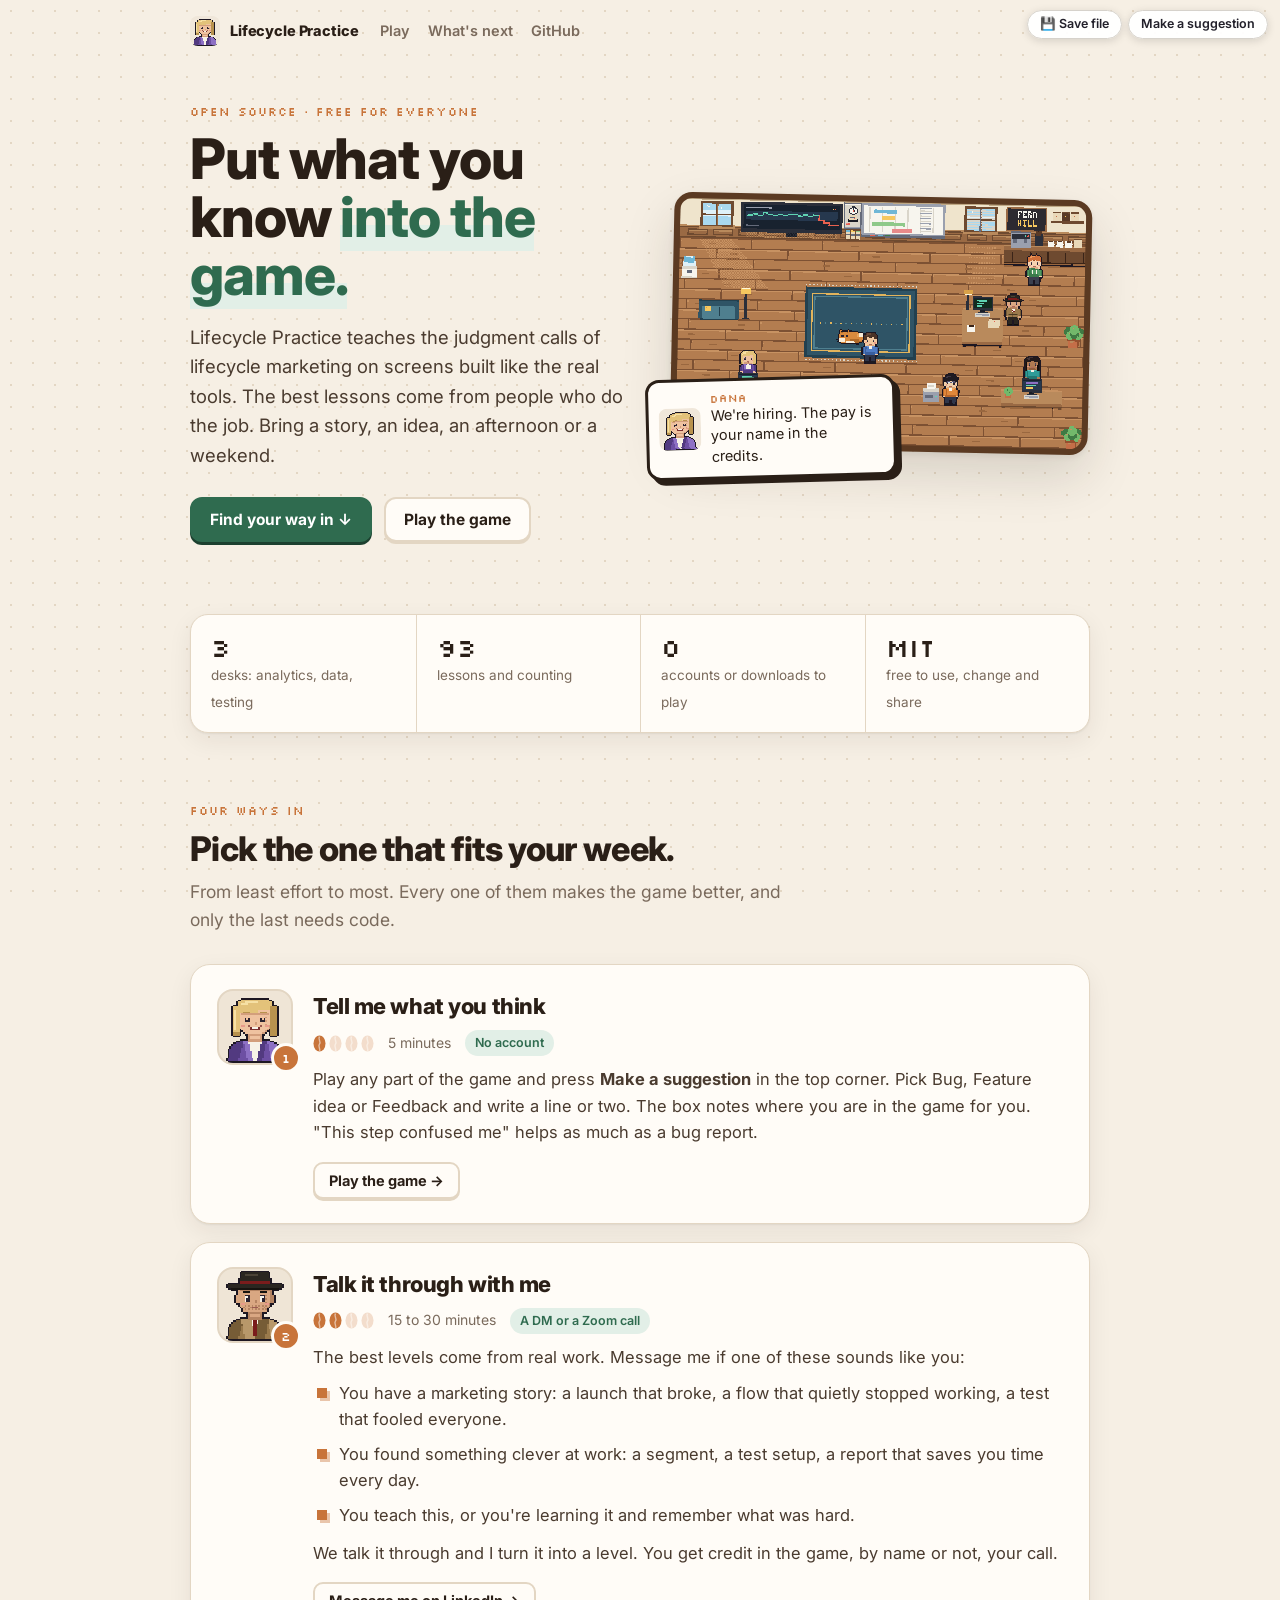
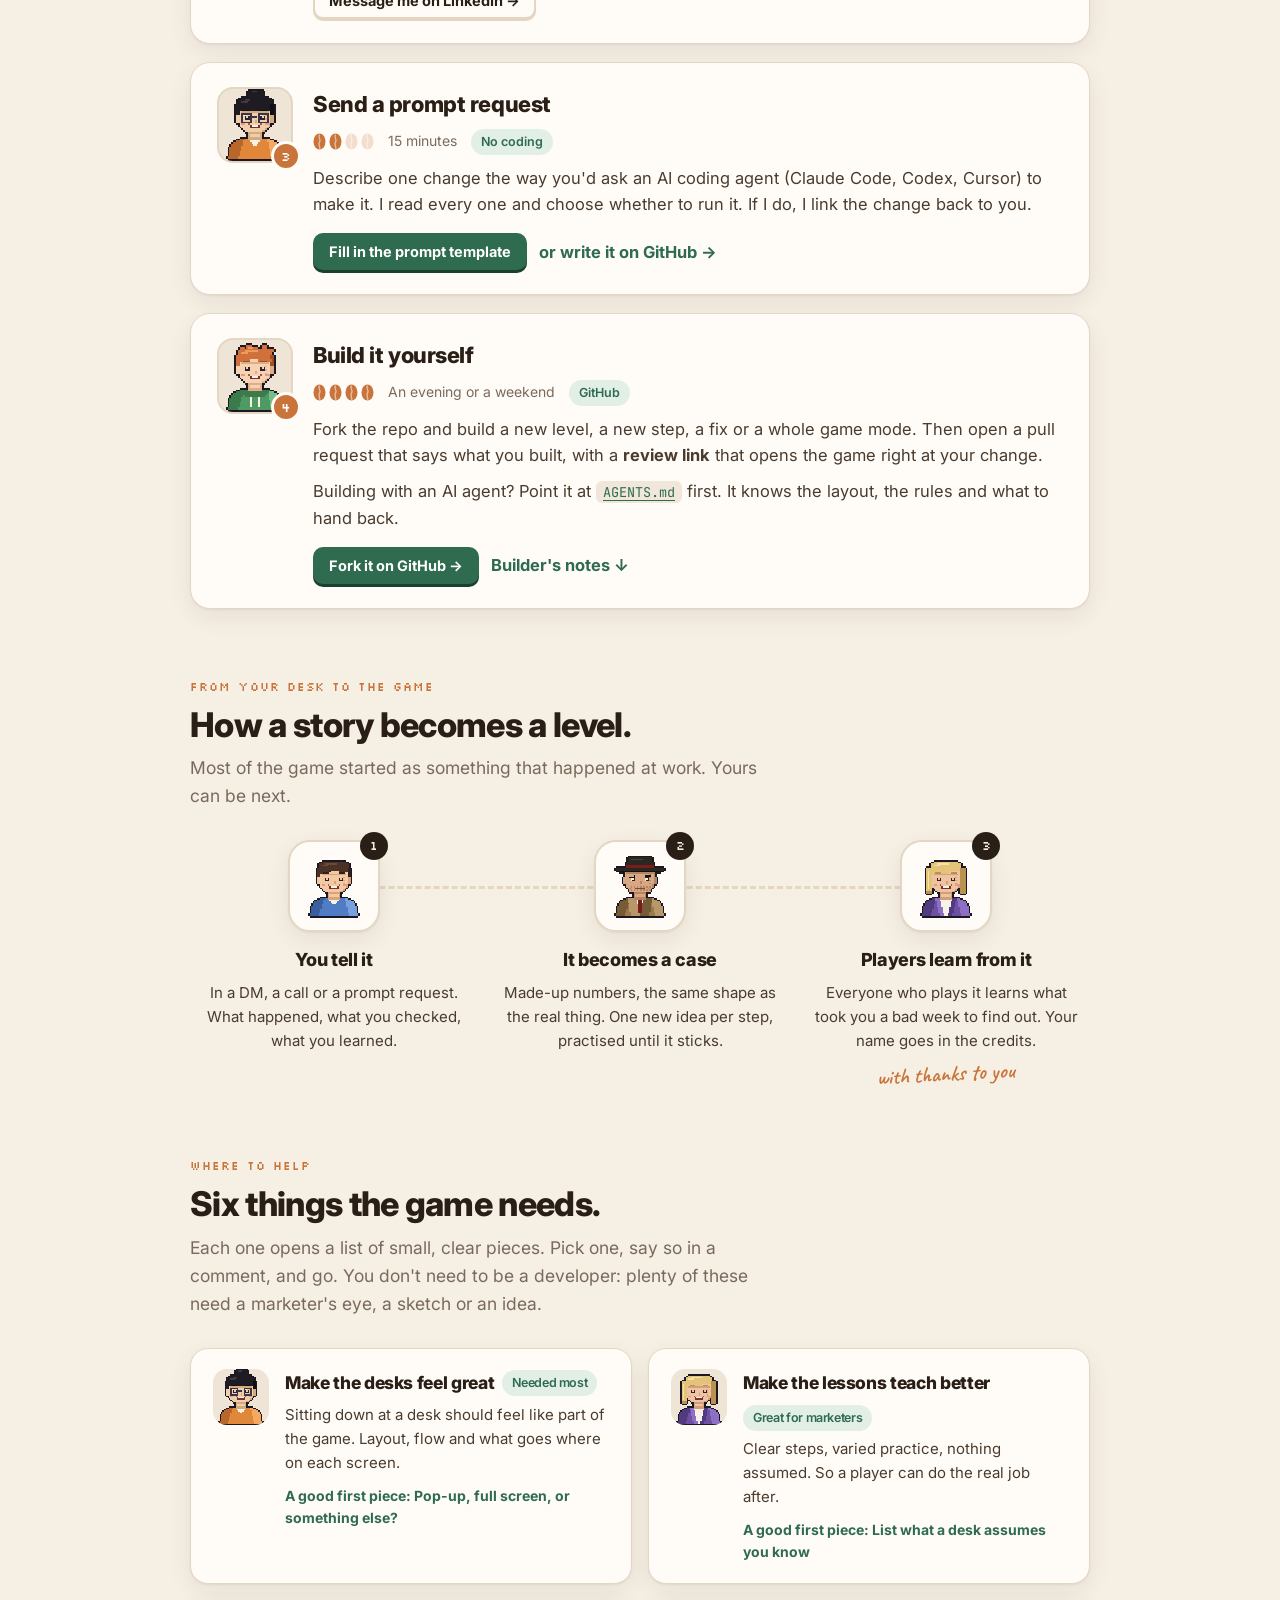
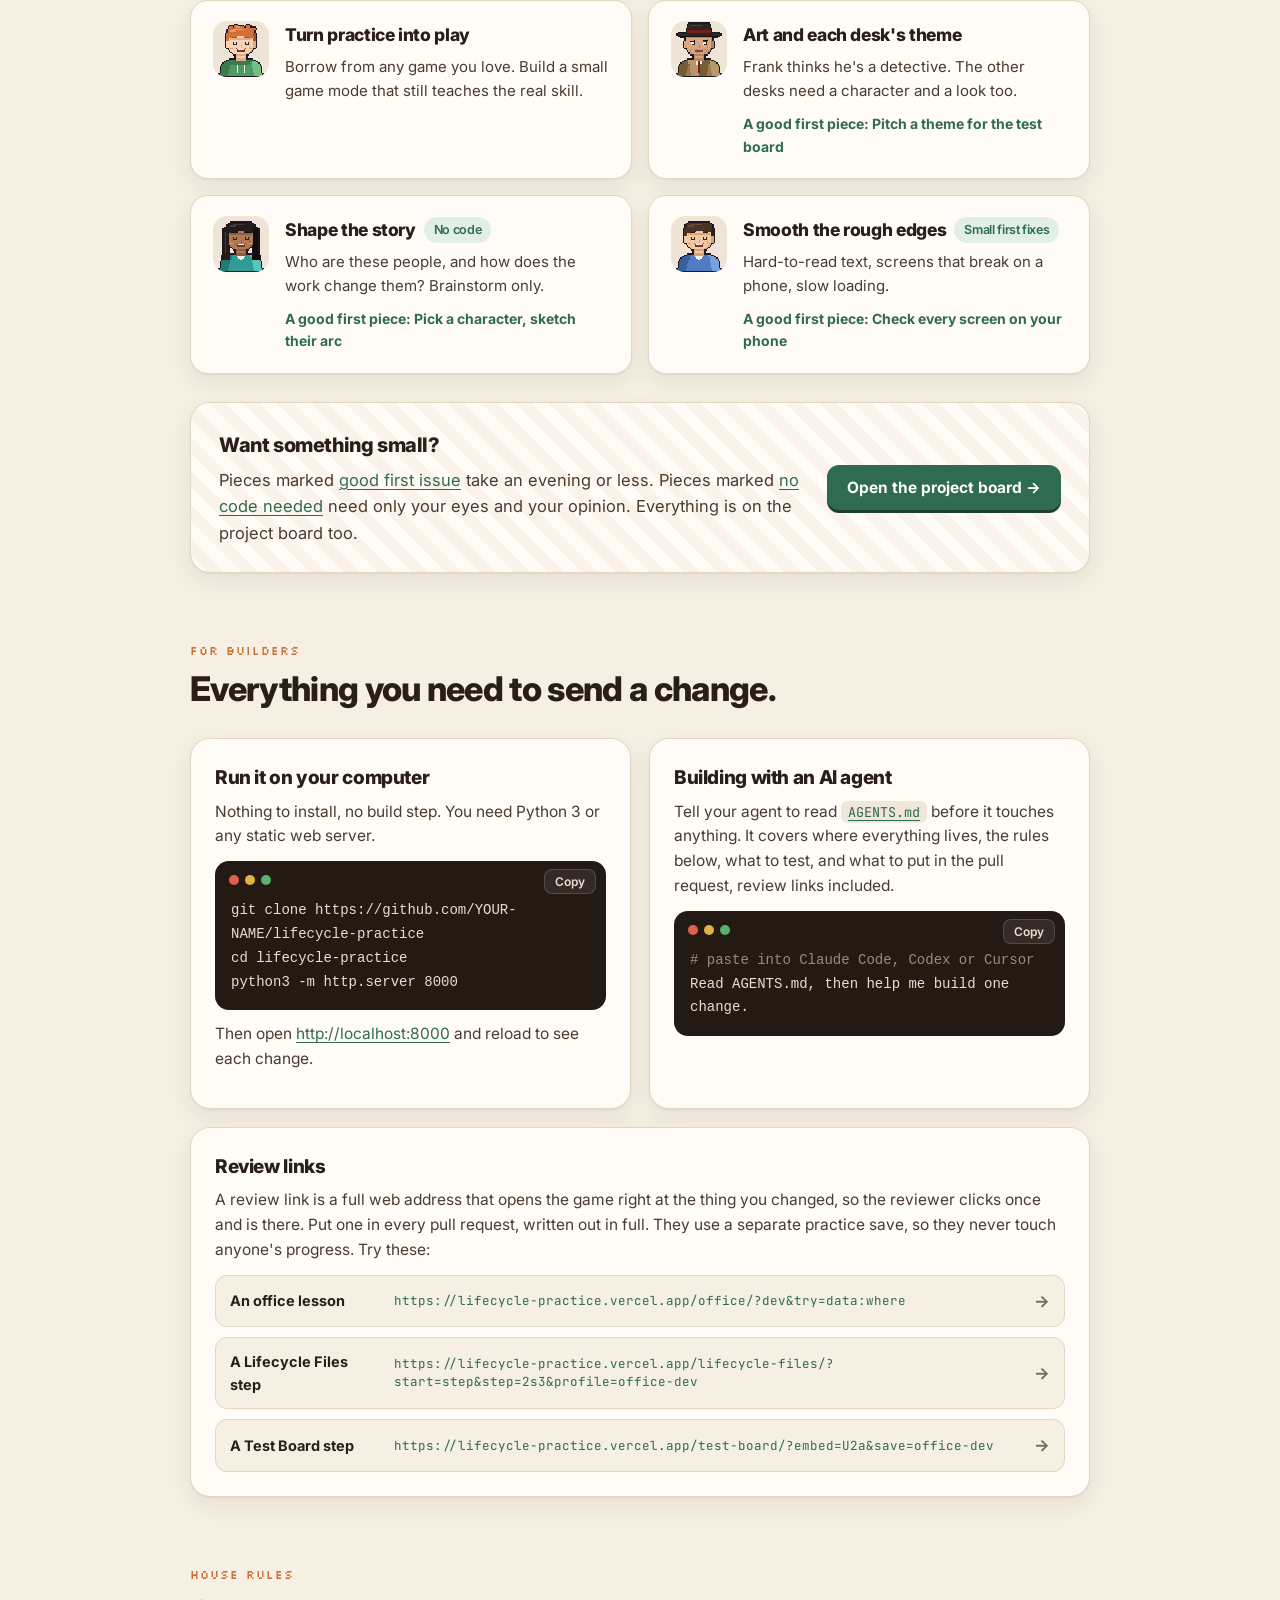
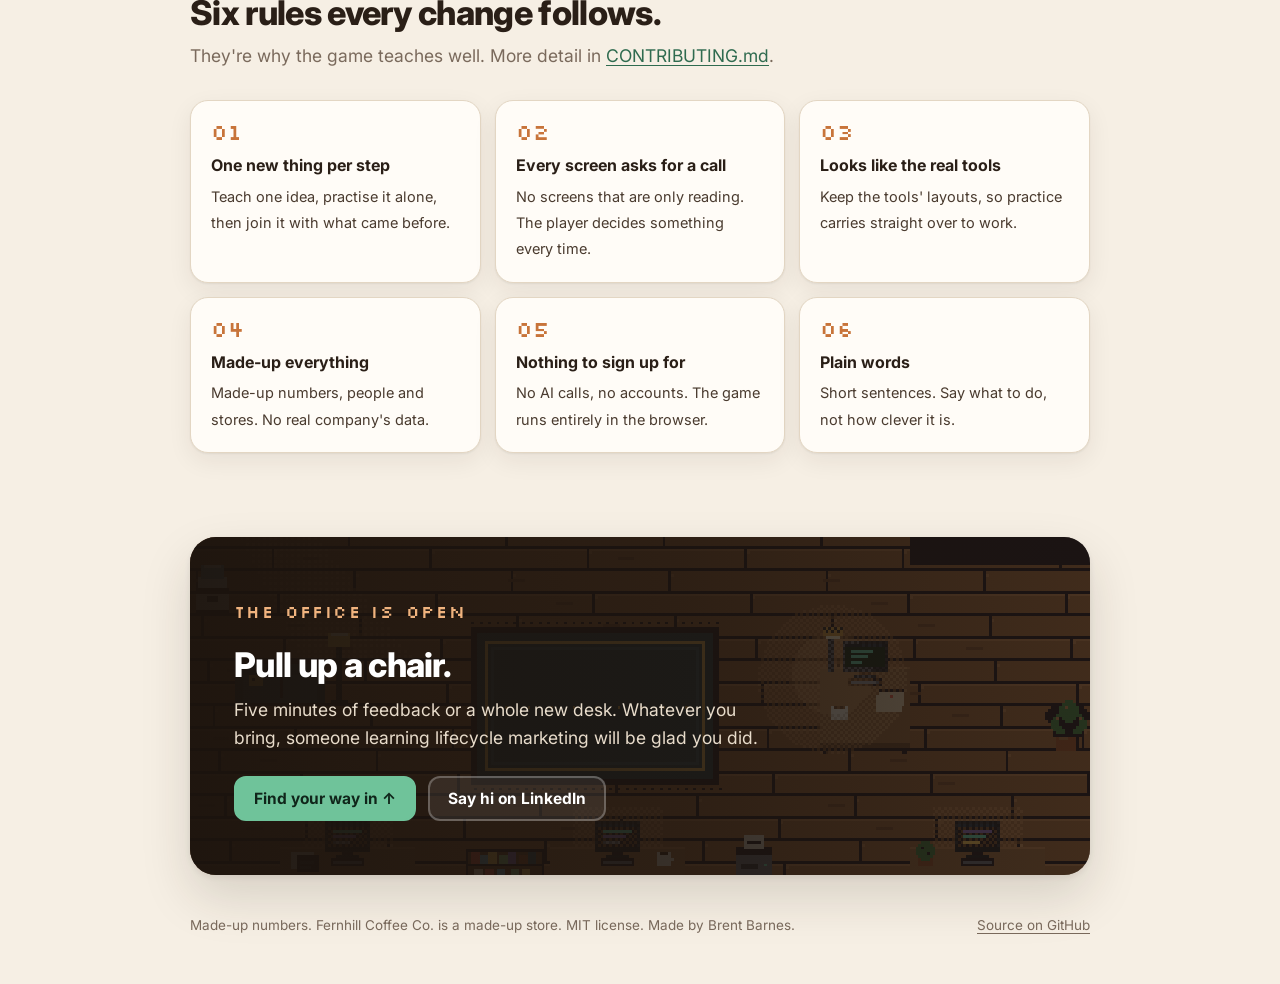
==== commit bdf54b46: "Contribute page: "Where to help" with the six tracks Replaces the project board callout with six car" ====
--- a/contribute/index.html
+++ b/contribute/index.html
@@ -112,6 +112,13 @@
 .credit{display:inline-block;margin-top:10px;font:600 22px/1 Caveat,cursive;color:var(--crema);transform:rotate(-3deg)}
 
 /* what's next */
+.tracks{display:grid;grid-template-columns:repeat(2,minmax(0,1fr));gap:16px;margin-top:30px}
+.track{display:grid;grid-template-columns:56px minmax(0,1fr);gap:16px;align-items:start;background:var(--card);border:1px solid var(--line);border-radius:18px;padding:20px 22px;box-shadow:var(--shadow);color:var(--ink);text-decoration:none;transition:transform .15s,box-shadow .15s,border-color .15s}
+.track:hover{transform:translateY(-2px);box-shadow:var(--shadow-lg);border-color:color-mix(in srgb,var(--accent) 35%,var(--line))}
+.track img{width:56px;height:56px;border-radius:14px;background:var(--bg2)}
+.track h3{font-size:17.5px;font-weight:800;display:flex;flex-wrap:wrap;gap:8px;align-items:center}
+.track p{margin:6px 0 0;color:var(--ink2);font-size:15px}
+.track .start{display:block;margin-top:10px;font-size:14px;font-weight:700;color:var(--accent)}
 .board{display:grid;grid-template-columns:minmax(0,1fr) auto;gap:20px;align-items:center;margin-top:28px;padding:26px 28px;border-radius:20px;color:var(--ink);
   background:repeating-linear-gradient(45deg,transparent 0 12px,color-mix(in srgb,var(--crema) 7%,transparent) 12px 24px),var(--card);border:1px solid var(--line);box-shadow:var(--shadow)}
 .board p{margin:6px 0 0;color:var(--ink2)}
@@ -178,7 +185,7 @@
   .stats{grid-template-columns:repeat(2,1fr)}.stats div:nth-child(3){border-left:0}.stats div:nth-child(n+3){border-top:1px solid var(--line)}
   .flow{grid-template-columns:1fr;gap:28px}.flow::before{display:none}
   .grid2,.rules{grid-template-columns:1fr}
-  .board{grid-template-columns:1fr}
+  .board{grid-template-columns:1fr}.tracks{grid-template-columns:1fr}
   .links a{grid-template-columns:1fr auto}.links b{grid-column:1/-1}
 }
 @media (max-width:560px){
@@ -260,26 +267,7 @@
       <p>Describe one change the way you'd ask an AI coding agent (Claude Code, Codex, Cursor) to make it. I read every one and choose whether to run it. If I do, I link the change back to you.</p>
       <div class="acts"><button type="button" class="btn sm primary" id="tplbtn" aria-expanded="false" aria-controls="tpl">Fill in the prompt template</button><a class="textlink" target="_blank" rel="noopener" href="https://github.com/BrentBarnes/lifecycle-practice/issues/new?template=4-prompt.yml">or write it on GitHub →</a></div>
     <form id="tpl" class="tpl" hidden autocomplete="off">
-      <p class="hint">Only "What should change?" is needed. Everything else is a suggestion: each detail you add makes the prompt more specific, so it can be built right away with fewer questions back to you.</p>
-      <fieldset><legend>What kind of change is it?</legend><div class="chips" data-group="kind">
-        <label><input type="radio" name="kind" value="a new level or step">A new level or step</label>
-        <label><input type="radio" name="kind" value="a fix for something broken">A bug fix</label>
-        <label><input type="radio" name="kind" value="a change to an existing step">A change to a step</label>
-        <label><input type="radio" name="kind" value="a skill the game doesn't teach yet">A missing skill</label>
-        <label><input type="radio" name="kind" value="a new game mode">A new game mode</label>
-        <label><input type="radio" name="kind" value="other">Other</label></div>
-        <input type="text" name="kind_other" class="other" placeholder="What kind of change?" maxlength="120" hidden></fieldset>
-      <fieldset><legend>Where does it live?</legend><div class="chips" data-group="where">
-        <label><input type="radio" name="where" value="Analytics: Lifecycle Files, the dashboard wall">Analytics <small>Lifecycle Files</small></label>
-        <label><input type="radio" name="where" value="Data: SQL at Frank's desk">Data <small>SQL</small></label>
-        <label><input type="radio" name="where" value="Testing: the Test Board">Testing <small>Test Board</small></label>
-        <label><input type="radio" name="where" value="the office itself (the room, days, roles)">The office <small>the room, days, roles</small></label>
-        <label><input type="radio" name="where" value="other">Other</label></div>
-        <input type="text" name="where_other" class="other" placeholder="Where should it live?" maxlength="120" hidden></fieldset>
-      <label class="fld"><span>Which level, step or skill?</span><input type="text" name="spot" maxlength="160" placeholder="Level 2, step 3 · the GROUP BY lesson · reading a holdout"></label>
-      <label class="fld"><span>What should change?</span><textarea name="what" rows="4" maxlength="3000" placeholder="Add a step after 2s3 where the change log has two changes on the same day, and the player picks the one that touched the email that dropped."></textarea></label>
-      <label class="fld"><span>Why? What would a player learn, or stop getting stuck on?</span><textarea name="why" rows="2" maxlength="1500" placeholder="At work, two changes often ship the same day. Players never practise telling them apart."></textarea></label>
-      <label class="fld"><span>How will we know it worked?</span><textarea name="check" rows="2" maxlength="1500" placeholder="The new step shows after 2s3. Its reps pass after 4 of the last 5 right."></textarea></label>
+      <div id="tplq" style="display:contents"></div>
       <label class="fld"><span>Your name or GitHub @handle <small>shown publicly</small></span><input type="text" name="who" maxlength="80"></label>
       <input class="hp" type="text" name="hp" tabindex="-1" aria-hidden="true">
       <details><summary>Preview the prompt</summary><pre id="tplout"></pre></details>
@@ -308,10 +296,26 @@
   </div>
 </section>
 
-<section>
-  <p class="kick">What's being built next</p>
+<section id="help">
+  <p class="kick">Where to help</p>
+  <h2>Six things the game needs.</h2>
+  <p class="sub">Each one opens a list of small, clear pieces. Pick one, say so in a comment, and go. You don't need to be a developer: plenty of these need a marketer's eye, a sketch or an idea.</p>
+  <div class="tracks">
+    <a class="track" target="_blank" rel="noopener" href="https://github.com/BrentBarnes/lifecycle-practice/issues/19"><img class="px" src="/px/sprites/face_mei_smile.png" alt=""><div>
+      <h3>Make the desks feel great <span class="chip">Needed most</span></h3><p>Sitting down at a desk should feel like part of the game. Layout, flow and what goes where on each screen.</p><span class="start">A good first piece: Pop-up, full screen, or something else?</span></div></a>
+    <a class="track" target="_blank" rel="noopener" href="https://github.com/BrentBarnes/lifecycle-practice/issues/9"><img class="px" src="/px/sprites/face_dana_smile.png" alt=""><div>
+      <h3>Make the lessons teach better <span class="chip">Great for marketers</span></h3><p>Clear steps, varied practice, nothing assumed. So a player can do the real job after.</p><span class="start">A good first piece: List what a desk assumes you know</span></div></a>
+    <a class="track" target="_blank" rel="noopener" href="https://github.com/BrentBarnes/lifecycle-practice/issues/14"><img class="px" src="/px/sprites/face_theo_smile.png" alt=""><div>
+      <h3>Turn practice into play</h3><p>Borrow from any game you love. Build a small game mode that still teaches the real skill.</p></div></a>
+    <a class="track" target="_blank" rel="noopener" href="https://github.com/BrentBarnes/lifecycle-practice/issues/24"><img class="px" src="/px/sprites/face_frank_serious.png" alt=""><div>
+      <h3>Art and each desk's theme</h3><p>Frank thinks he's a detective. The other desks need a character and a look too.</p><span class="start">A good first piece: Pitch a theme for the test board</span></div></a>
+    <a class="track" target="_blank" rel="noopener" href="https://github.com/BrentBarnes/lifecycle-practice/issues/28"><img class="px" src="/px/sprites/face_priya_smile.png" alt=""><div>
+      <h3>Shape the story <span class="chip">No code</span></h3><p>Who are these people, and how does the work change them? Brainstorm only.</p><span class="start">A good first piece: Pick a character, sketch their arc</span></div></a>
+    <a class="track" target="_blank" rel="noopener" href="https://github.com/BrentBarnes/lifecycle-practice/issues/31"><img class="px" src="/px/sprites/face_you_smile.png" alt=""><div>
+      <h3>Smooth the rough edges <span class="chip">Small first fixes</span></h3><p>Hard-to-read text, screens that break on a phone, slow loading.</p><span class="start">A good first piece: Check every screen on your phone</span></div></a>
+  </div>
   <div class="board">
-    <div><h3>Pick something off the board.</h3><p>Anything in <b>Up next</b> is open to pick up. Say so in the issue first, so two people don't build the same thing. Issues marked <a target="_blank" rel="noopener" href="https://github.com/BrentBarnes/lifecycle-practice/labels/good%20first%20issue">good first issue</a> are small on purpose.</p></div>
+    <div><h3>Want something small?</h3><p>Pieces marked <a target="_blank" rel="noopener" href="https://github.com/BrentBarnes/lifecycle-practice/labels/good%20first%20issue">good first issue</a> take an evening or less. Pieces marked <a target="_blank" rel="noopener" href="https://github.com/BrentBarnes/lifecycle-practice/labels/no%20code%20needed">no code needed</a> need only your eyes and your opinion. Everything is on the project board too.</p></div>
     <a class="btn primary" target="_blank" rel="noopener" href="https://github.com/users/BrentBarnes/projects/4">Open the project board →</a>
   </div>
 </section>
@@ -381,58 +385,35 @@
   navigator.clipboard.writeText(t).then(() => { b.textContent = "Copied ✓"; setTimeout(() => { b.textContent = "Copy"; }, 1600); });
 }));
 </script>
-<script>
-// The prompt template: the player fills in a few fields, sees the prompt it builds, and sends it as a "Prompt request"
-// issue through the site's /api/feedback (no GitHub account), or opens GitHub's own form with the fields filled in.
-(() => {
-  const REPO = "BrentBarnes/lifecycle-practice", f = document.getElementById("tpl"), btn = document.getElementById("tplbtn");
-  const out = document.getElementById("tplout"), go = document.getElementById("tplgo"), msg = document.getElementById("tplmsg");
-  const val = (n) => (f.elements[n] && f.elements[n].value || "").trim();
-  const pick = (n) => { const v = val(n); return v === "other" ? val(n + "_other") : v; };
-  const say = (t, cls, html) => { msg.className = cls || ""; msg[html ? "innerHTML" : "textContent"] = t; };
-  btn.onclick = () => { f.hidden = !f.hidden; btn.setAttribute("aria-expanded", String(!f.hidden)); btn.textContent = f.hidden ? "Fill in the prompt template" : "Hide the template"; if (!f.hidden) f.querySelector("input").focus(); };
-  function prompt() {
-    const kind = pick("kind"), where = pick("where"), spot = val("spot");
-    return [
-      "You're working on Lifecycle Practice (https://github.com/" + REPO + "). Read AGENTS.md first and follow its rules.",
-      "",
-      (kind || where || spot) ? "The change: " + [kind, where && "in " + where, spot && "at " + spot].filter(Boolean).join(", ") + "." : null,
-      "What to do: " + (val("what") || "[what should change]"),
-      val("why") ? "Why it matters: " + val("why") : null,
-      val("check") ? "Done when: " + val("check") : null,
-      "",
-      "Hand back what you built, a full review link that opens the game right at the change, and how to check it.",
-    ].filter((l) => l !== null).join("\n");
+<script type="module">
+// The prompt template (shared/prompt.mjs, the same questions as the game's suggestion box): the player fills it in,
+// sees the prompt it builds, and sends it as a "Prompt request" issue through /api/feedback (no GitHub account), or
+// opens GitHub's own form with the answers filled in.
+import * as T from "/shared/prompt.mjs";
+const f = document.getElementById("tpl"), btn = document.getElementById("tplbtn");
+const out = document.getElementById("tplout"), go = document.getElementById("tplgo"), msg = document.getElementById("tplmsg");
+document.getElementById("tplq").innerHTML = T.fieldsHTML();
+const say = (t, cls, html) => { msg.className = cls || ""; msg[html ? "innerHTML" : "textContent"] = t; };
+btn.onclick = () => { f.hidden = !f.hidden; btn.setAttribute("aria-expanded", String(!f.hidden)); btn.textContent = f.hidden ? "Fill in the prompt template" : "Hide the template"; if (!f.hidden) f.querySelector("input").focus(); };
+function refresh() { T.syncOthers(f); out.textContent = T.promptText(T.read(f)); go.disabled = !T.ready(T.read(f)); }
+f.addEventListener("input", refresh); f.addEventListener("change", refresh); refresh();
+document.getElementById("tplcopy").onclick = () => navigator.clipboard.writeText(T.promptText(T.read(f))).then(() => say("Copied. Paste it into your AI agent, or send it here."), () => say("Your browser blocked copying. Select the preview text instead.", "err"));
+f.onsubmit = async (e) => {
+  e.preventDefault();
+  const a = T.read(f);
+  if (f.elements.hp.value || !T.ready(a)) return;
+  go.disabled = true; go.textContent = "Sending…"; say("");
+  try {
+    const r = await fetch("/api/feedback", { method: "POST", headers: { "Content-Type": "application/json" }, body: JSON.stringify({ kind: "prompt", title: T.title(a), body: T.body(a) }) });
+    const j = /json/.test(r.headers.get("content-type") || "") ? await r.json() : null;
+    if (!r.ok || !j || !j.url) throw new Error((j && j.error) || "no server");
+    f.querySelectorAll("input, textarea").forEach((x) => { x.disabled = true; });
+    go.textContent = "Sent ✓";
+    say('Sent. Thank you! <a target="_blank" rel="noopener" href="' + j.url + '">See it on GitHub (#' + j.number + ")</a>", "ok", true);
+  } catch (err) {
+    go.textContent = "Send prompt request"; go.disabled = false;
+    say("It couldn't send from here. " + '<a target="_blank" rel="noopener" href="' + T.ghUrl(a).replace(/"/g, "&quot;") + '">Open it on GitHub with your answers filled in</a> (needs a free account), or copy the prompt.', "err", true);
   }
-  const ready = () => val("what").length >= 10;   // the only field it needs; the rest make the prompt more specific
-  function refresh() {
-    f.querySelectorAll(".other").forEach((o) => { o.hidden = val(o.name.replace("_other", "")) !== "other"; });
-    out.textContent = prompt(); go.disabled = !ready();
-  }
-  f.addEventListener("input", refresh); f.addEventListener("change", refresh); refresh();
-  const title = () => "Prompt request · " + (pick("where").split(":")[0] || "Lifecycle Practice") + ": " + val("what").replace(/\s+/g, " ").slice(0, 70);
-  const body = () => [pick("kind") && "**Kind:** " + pick("kind"), pick("where") && "**Where:** " + pick("where"), val("spot") && "**Which level, step or skill:** " + val("spot"),
-    "**What should change**\n\n" + val("what"), val("why") && "**Why**\n\n" + val("why"), val("check") && "**How to check it worked**\n\n" + val("check"),
-    val("who") && "From: " + val("who"), "**The prompt**\n\n~~~\n" + prompt().replace(/~{3,}/g, "~ ~ ~") + "\n~~~"].filter(Boolean).join("\n\n");
-  const ghUrl = () => "https://github.com/" + REPO + "/issues/new?" + new URLSearchParams({ template: "4-prompt.yml", title: title(),
-    change: val("what").split("\n")[0].slice(0, 200), prompt: prompt(), check: val("check") });
-  document.getElementById("tplcopy").onclick = () => navigator.clipboard.writeText(prompt()).then(() => say("Copied. Paste it into your AI agent, or send it here."), () => say("Your browser blocked copying. Select the preview text instead.", "err"));
-  f.onsubmit = async (e) => {
-    e.preventDefault();
-    if (val("hp") || !ready()) return;
-    go.disabled = true; go.textContent = "Sending…"; say("");
-    try {
-      const r = await fetch("/api/feedback", { method: "POST", headers: { "Content-Type": "application/json" }, body: JSON.stringify({ kind: "prompt", title: title(), body: body() }) });
-      const j = /json/.test(r.headers.get("content-type") || "") ? await r.json() : null;
-      if (!r.ok || !j || !j.url) throw new Error((j && j.error) || "no server");
-      f.querySelectorAll("input, textarea").forEach((x) => { x.disabled = true; });
-      go.textContent = "Sent ✓";
-      say('Sent. Thank you! <a target="_blank" rel="noopener" href="' + j.url + '">See it on GitHub (#' + j.number + ")</a>", "ok", true);
-    } catch (err) {
-      go.textContent = "Send prompt request"; go.disabled = false;
-      say("It couldn't send from here. " + '<a target="_blank" rel="noopener" href="' + ghUrl().replace(/"/g, "&quot;") + '">Open it on GitHub with your answers filled in</a> (needs a free account), or copy the prompt.', "err", true);
-    }
-  };
-})();
+};
 </script>
 </body></html>
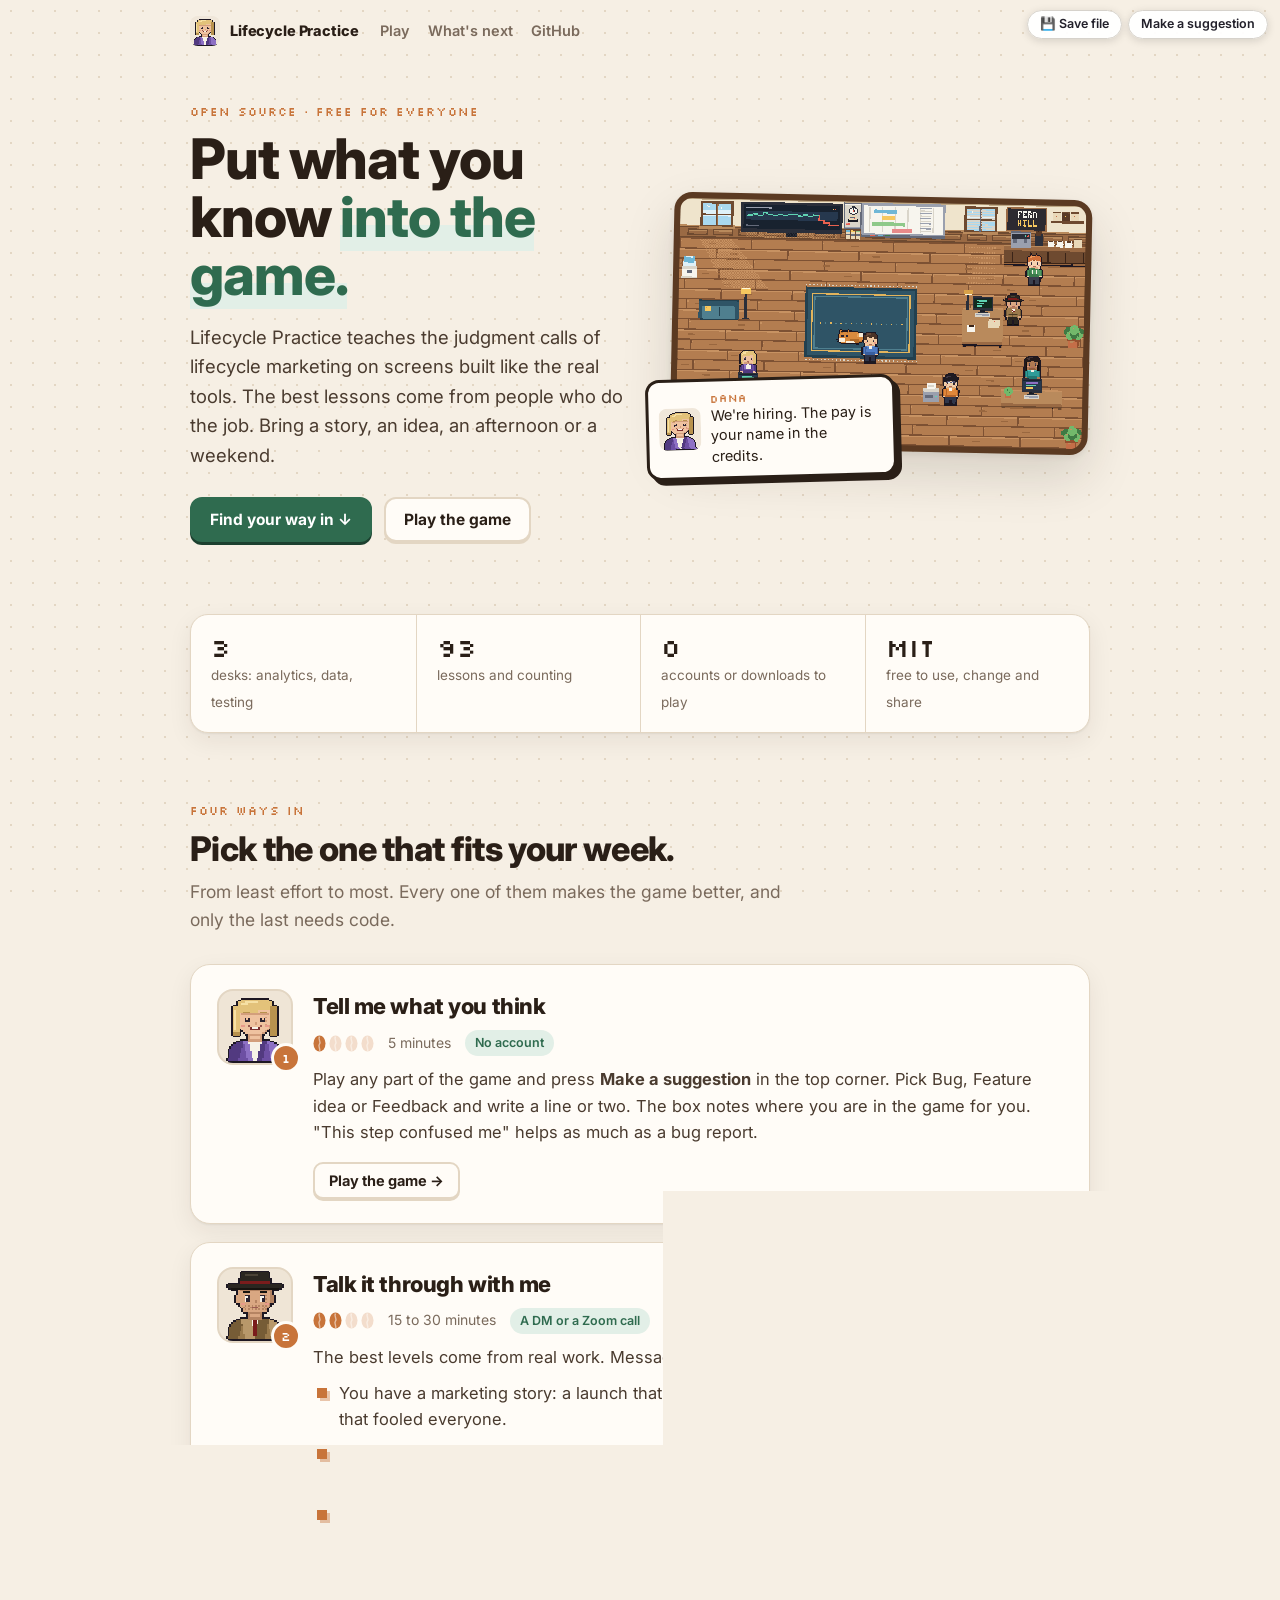
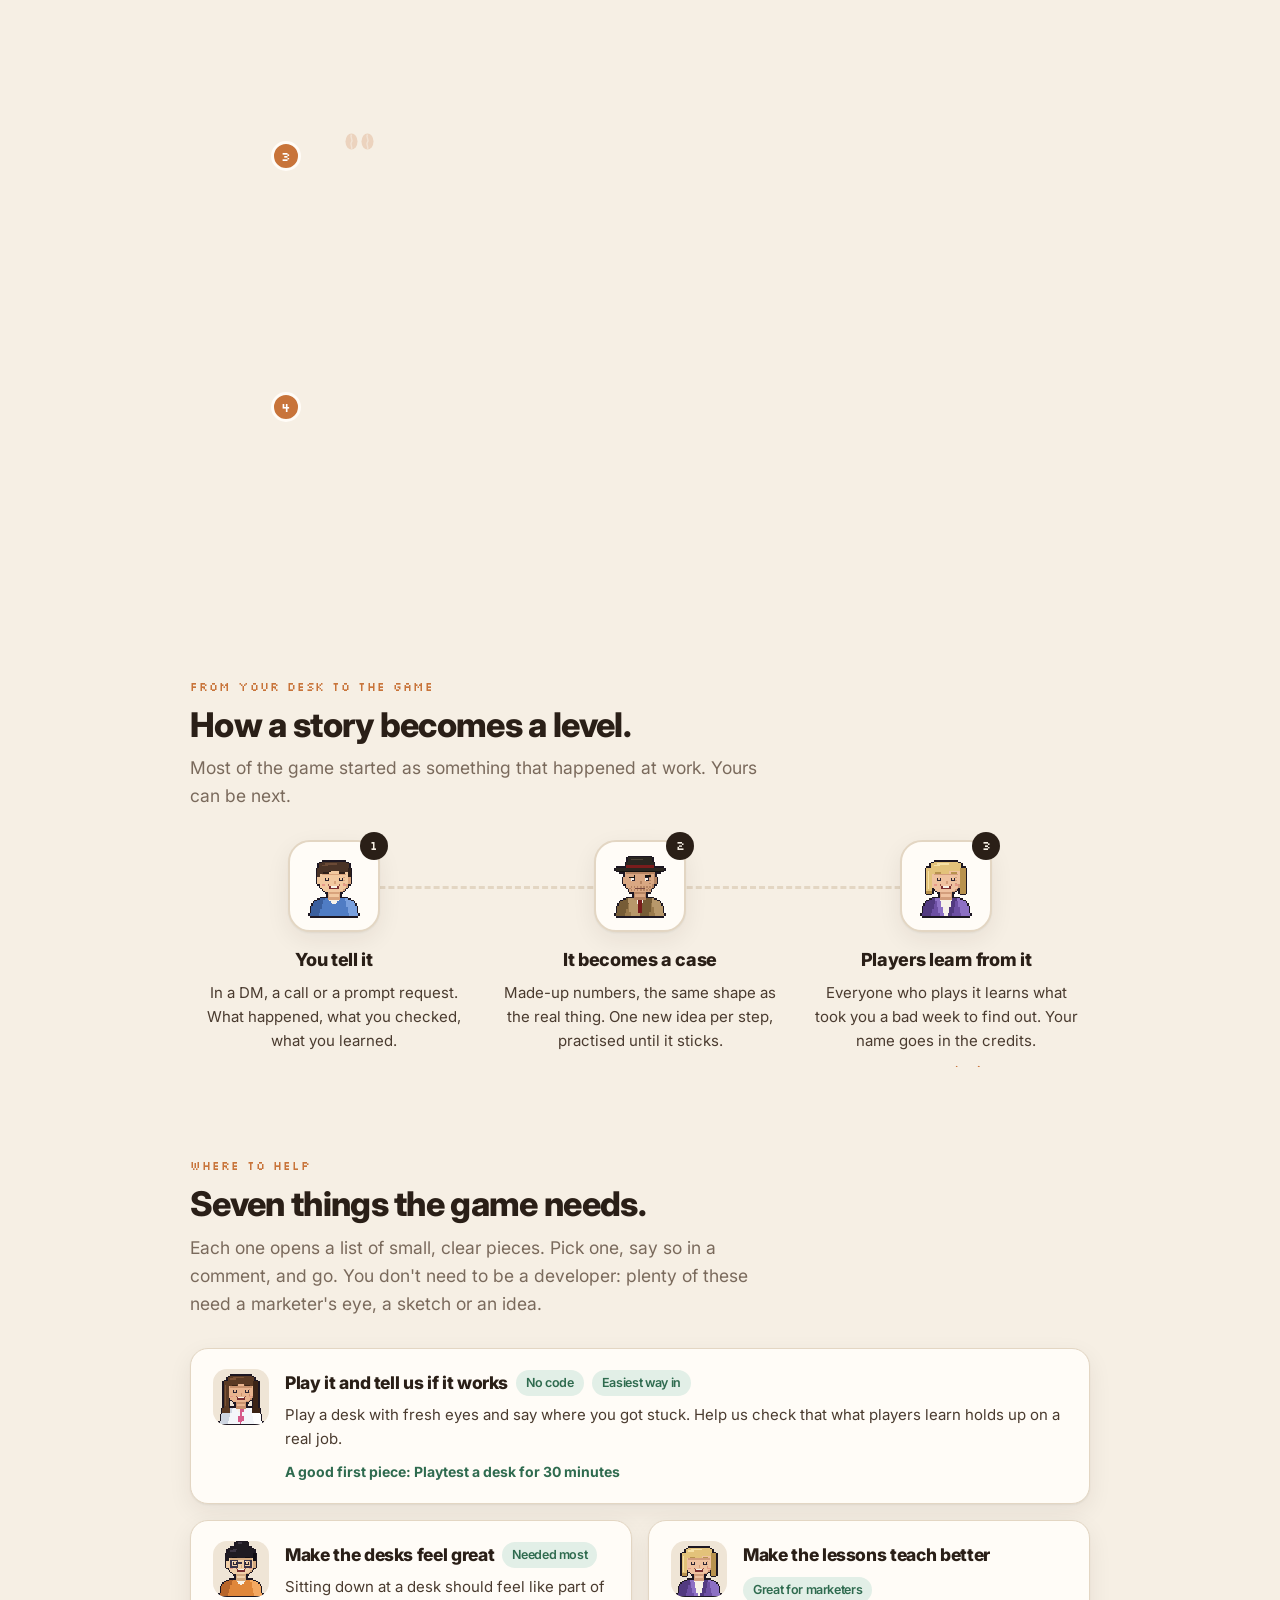
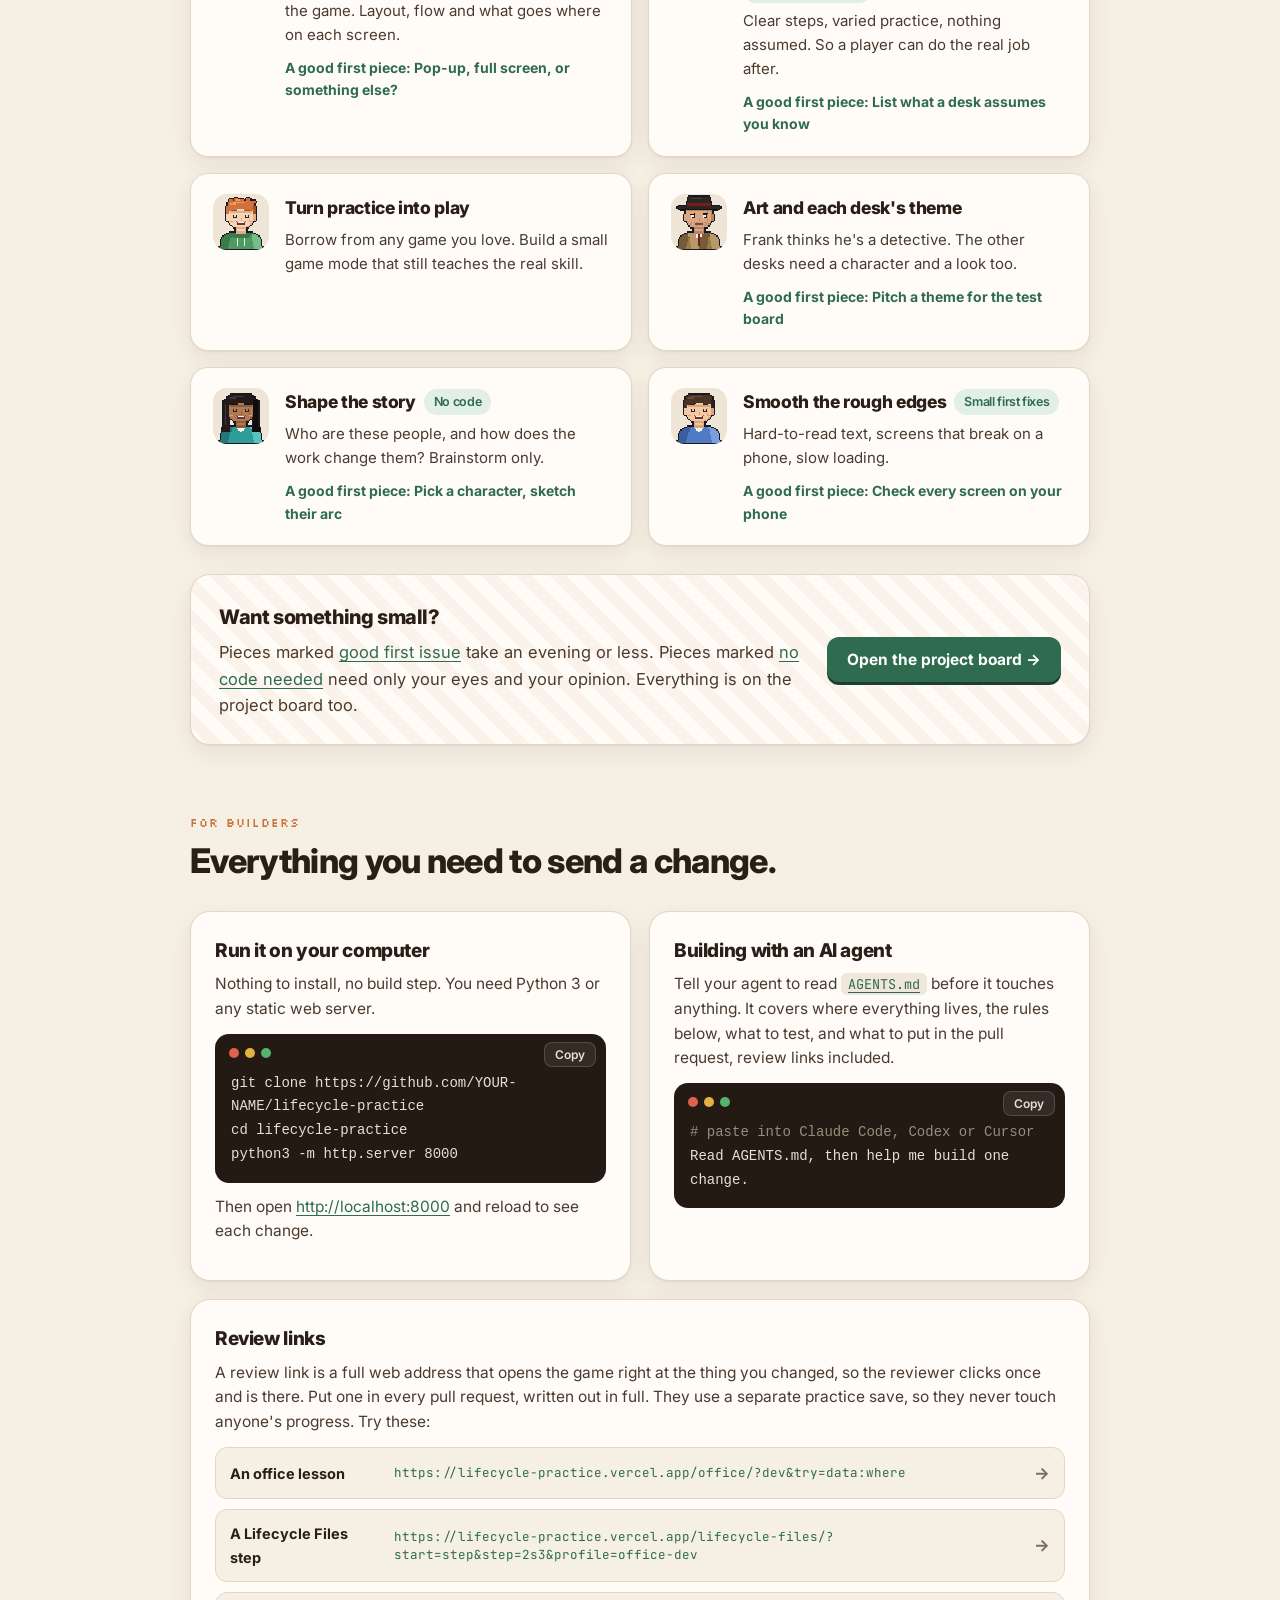
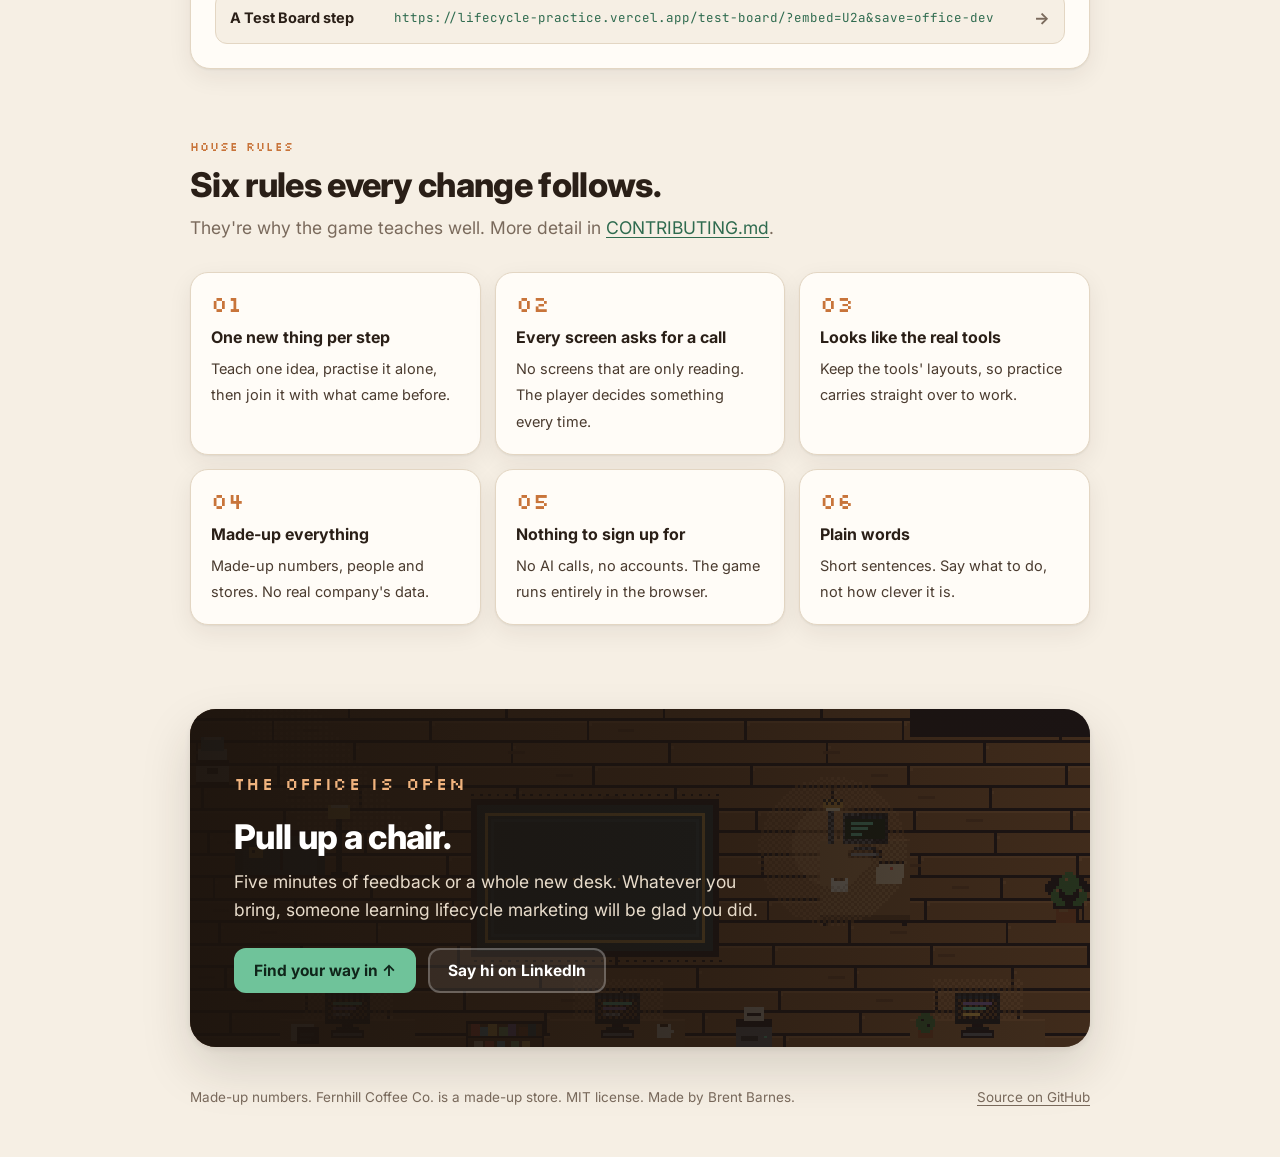
==== commit c84f7064: "Contribute page: add the playtesting track as the first, wide card Co-Authored-By: Claude Opus 5.5 <" ====
--- a/contribute/index.html
+++ b/contribute/index.html
@@ -114,6 +114,7 @@
 /* what's next */
 .tracks{display:grid;grid-template-columns:repeat(2,minmax(0,1fr));gap:16px;margin-top:30px}
 .track{display:grid;grid-template-columns:56px minmax(0,1fr);gap:16px;align-items:start;background:var(--card);border:1px solid var(--line);border-radius:18px;padding:20px 22px;box-shadow:var(--shadow);color:var(--ink);text-decoration:none;transition:transform .15s,box-shadow .15s,border-color .15s}
+.track.wide{grid-column:1/-1}
 .track:hover{transform:translateY(-2px);box-shadow:var(--shadow-lg);border-color:color-mix(in srgb,var(--accent) 35%,var(--line))}
 .track img{width:56px;height:56px;border-radius:14px;background:var(--bg2)}
 .track h3{font-size:17.5px;font-weight:800;display:flex;flex-wrap:wrap;gap:8px;align-items:center}
@@ -298,9 +299,11 @@
 
 <section id="help">
   <p class="kick">Where to help</p>
-  <h2>Six things the game needs.</h2>
+  <h2>Seven things the game needs.</h2>
   <p class="sub">Each one opens a list of small, clear pieces. Pick one, say so in a comment, and go. You don't need to be a developer: plenty of these need a marketer's eye, a sketch or an idea.</p>
   <div class="tracks">
+    <a class="track wide" target="_blank" rel="noopener" href="https://github.com/BrentBarnes/lifecycle-practice/issues/36"><img class="px" src="/px/sprites/face_kelsey_smile.png" alt=""><div>
+      <h3>Play it and tell us if it works <span class="chip">No code</span><span class="chip">Easiest way in</span></h3><p>Play a desk with fresh eyes and say where you got stuck. Help us check that what players learn holds up on a real job.</p><span class="start">A good first piece: Playtest a desk for 30 minutes</span></div></a>
     <a class="track" target="_blank" rel="noopener" href="https://github.com/BrentBarnes/lifecycle-practice/issues/19"><img class="px" src="/px/sprites/face_mei_smile.png" alt=""><div>
       <h3>Make the desks feel great <span class="chip">Needed most</span></h3><p>Sitting down at a desk should feel like part of the game. Layout, flow and what goes where on each screen.</p><span class="start">A good first piece: Pop-up, full screen, or something else?</span></div></a>
     <a class="track" target="_blank" rel="noopener" href="https://github.com/BrentBarnes/lifecycle-practice/issues/9"><img class="px" src="/px/sprites/face_dana_smile.png" alt=""><div>
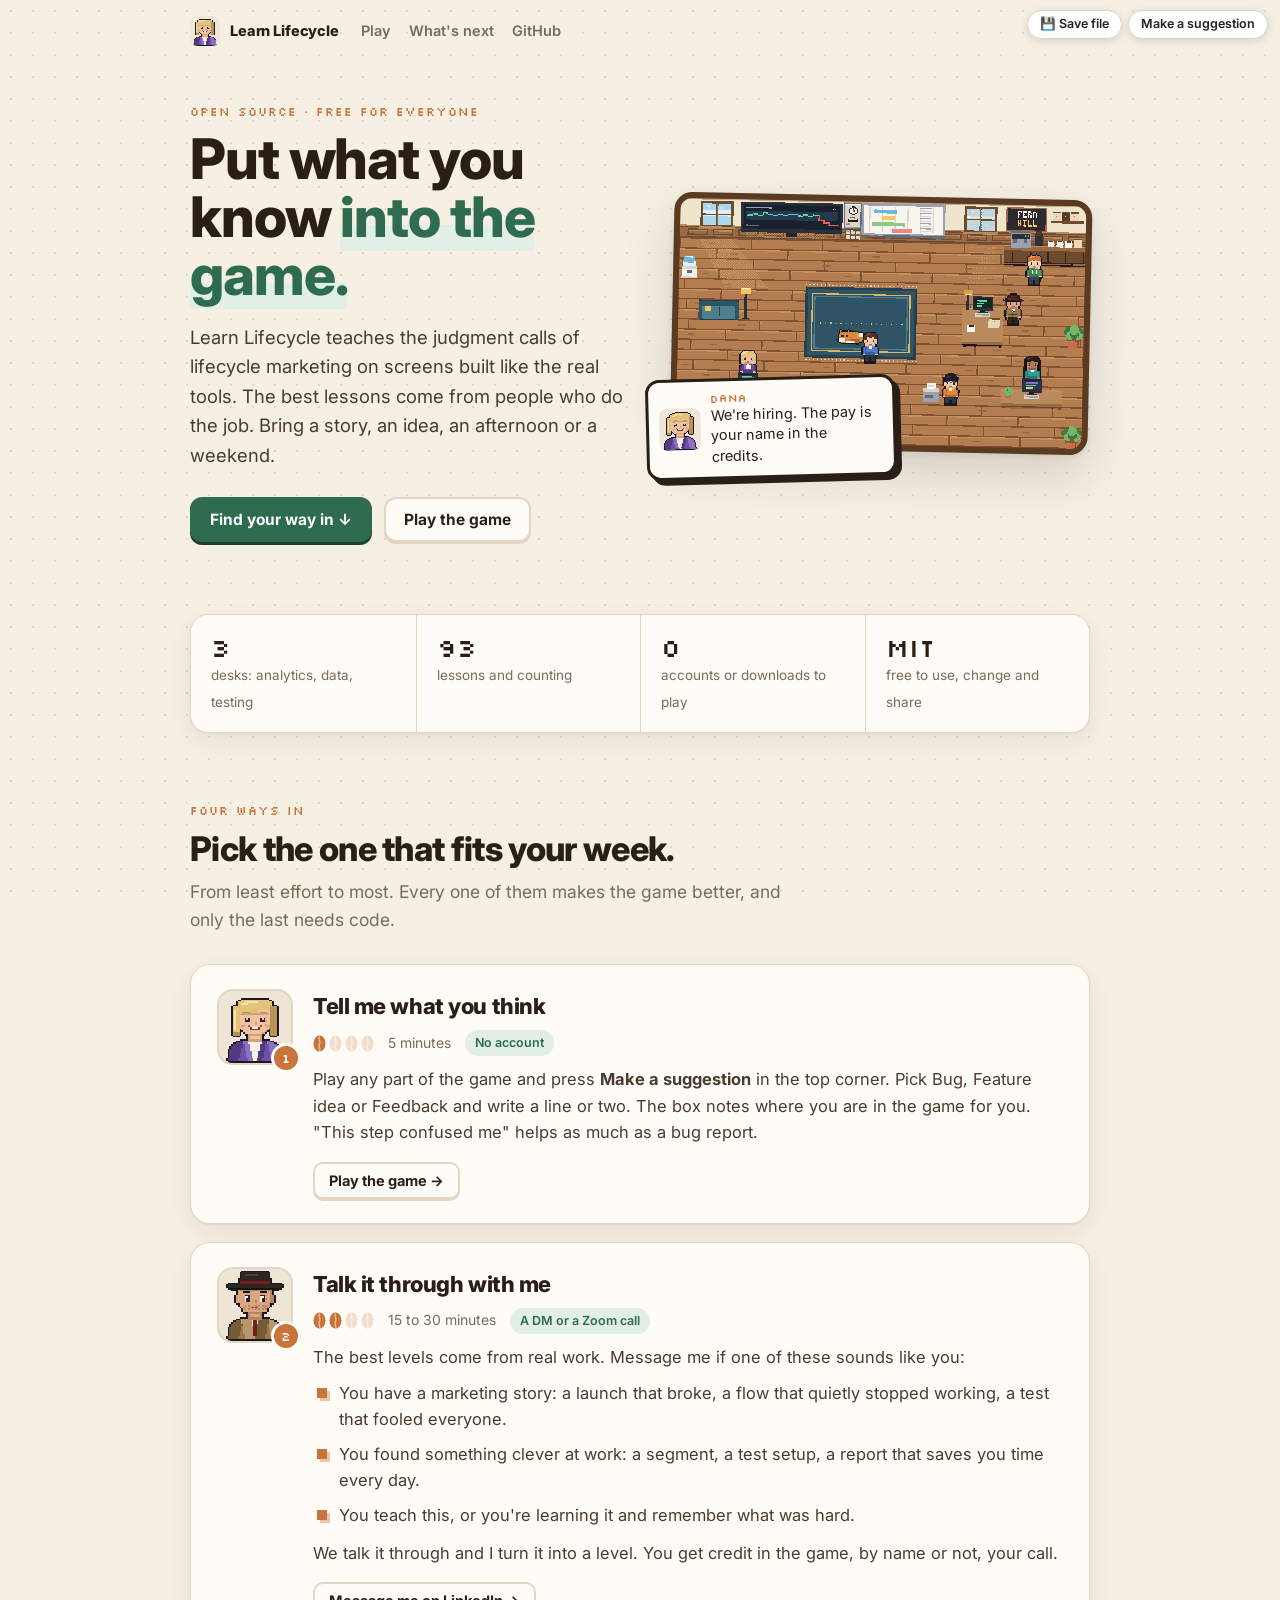
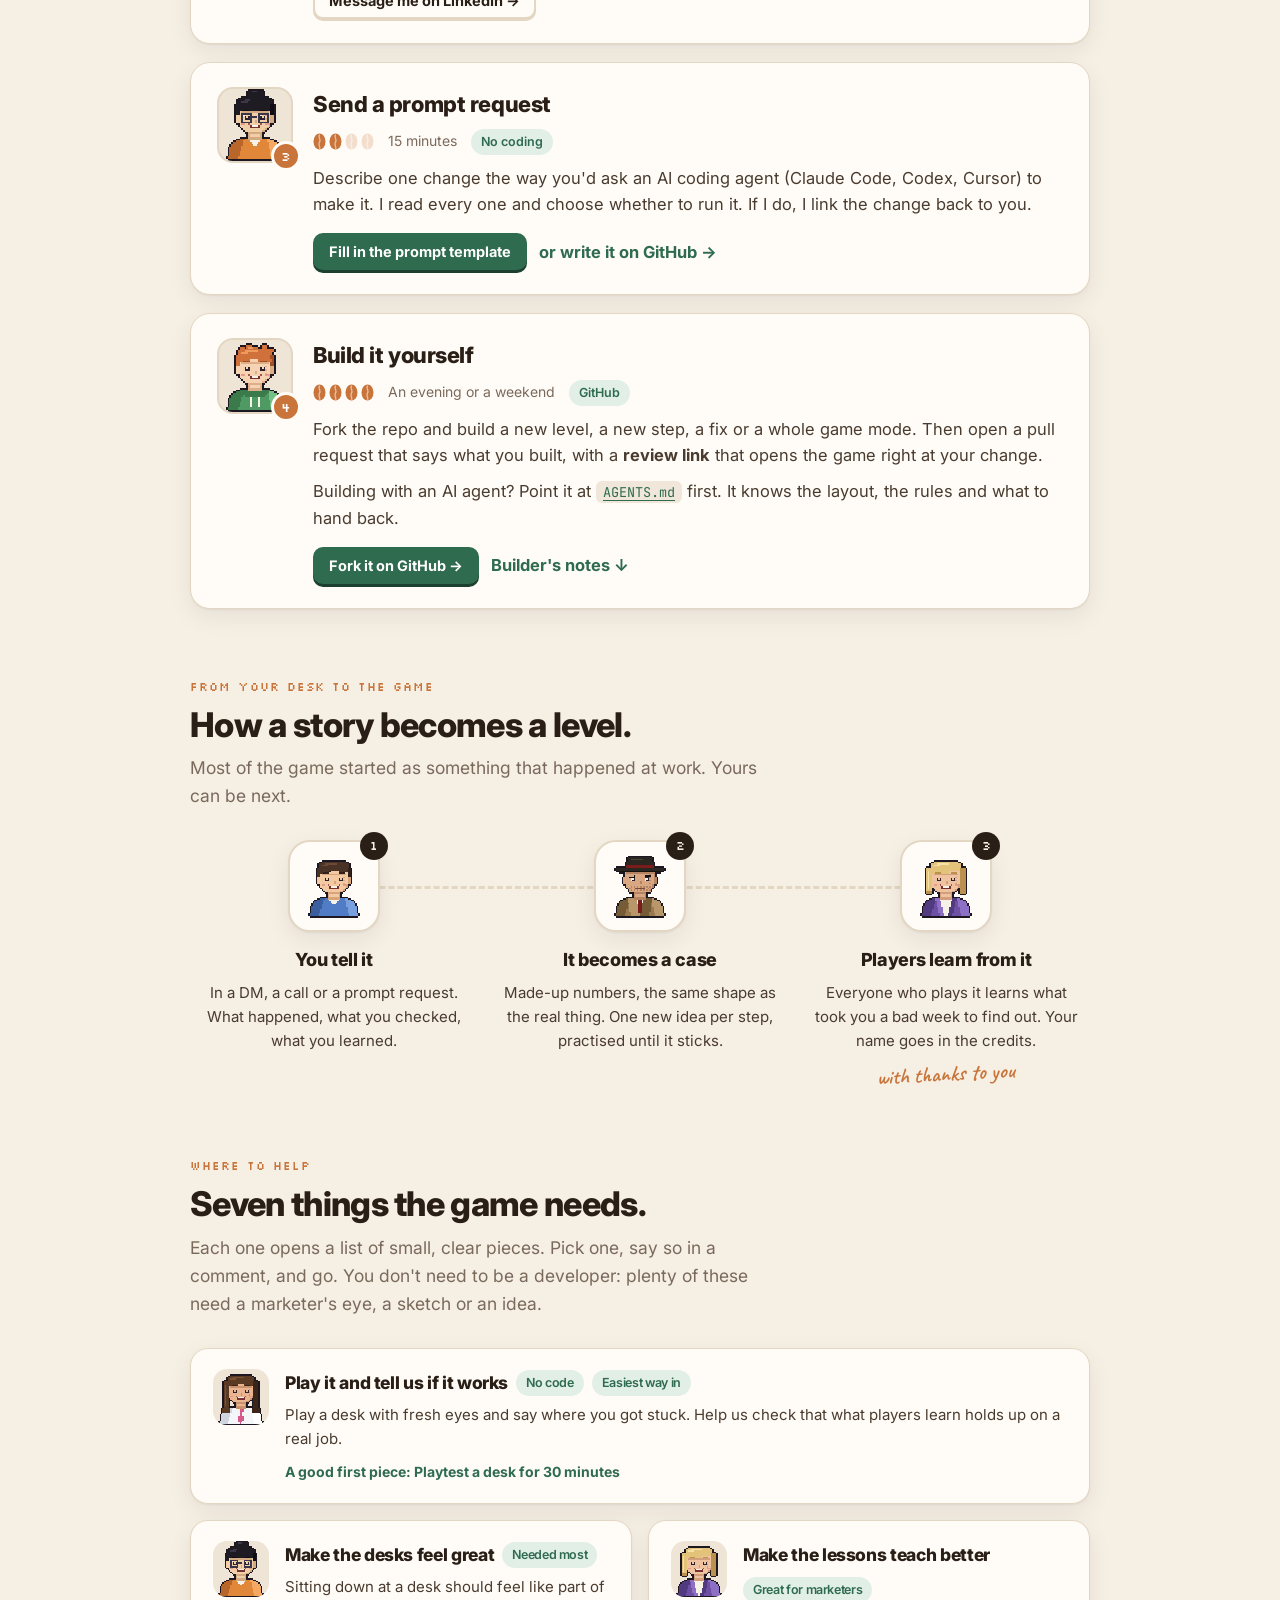
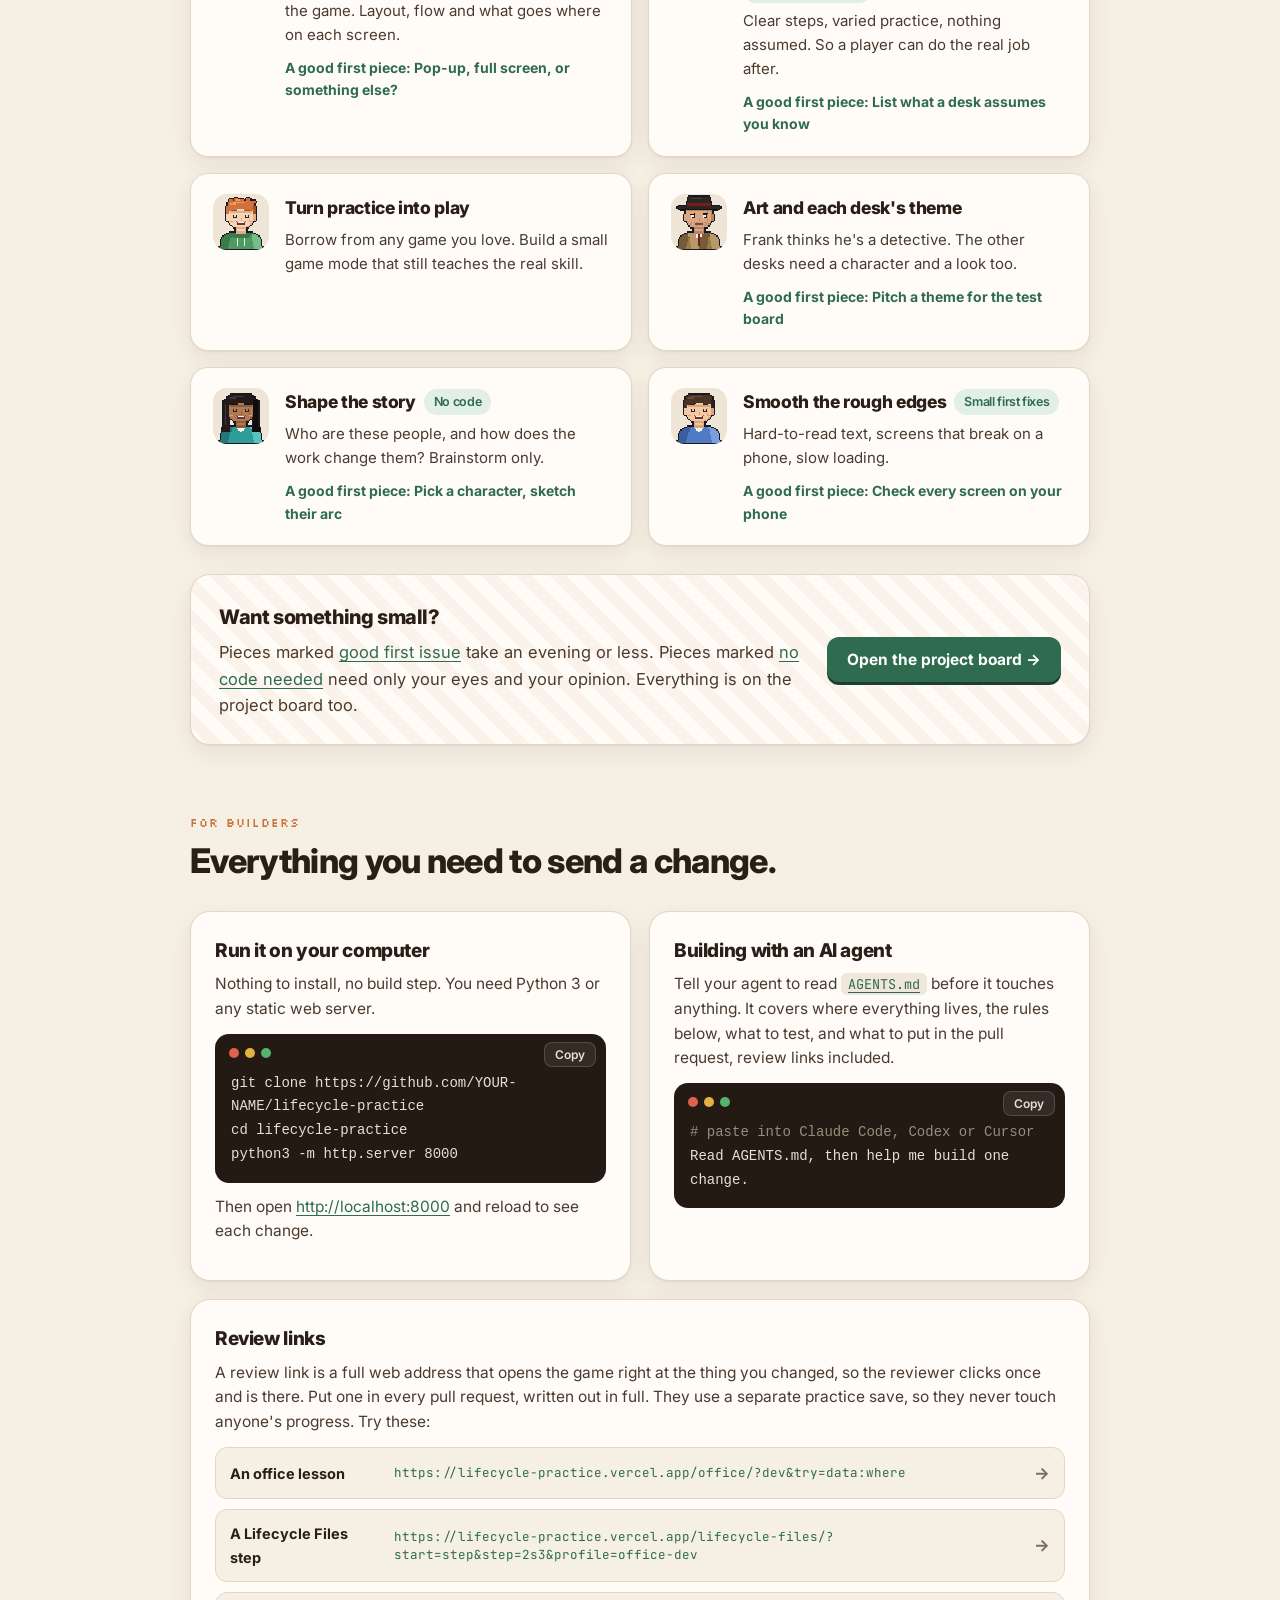
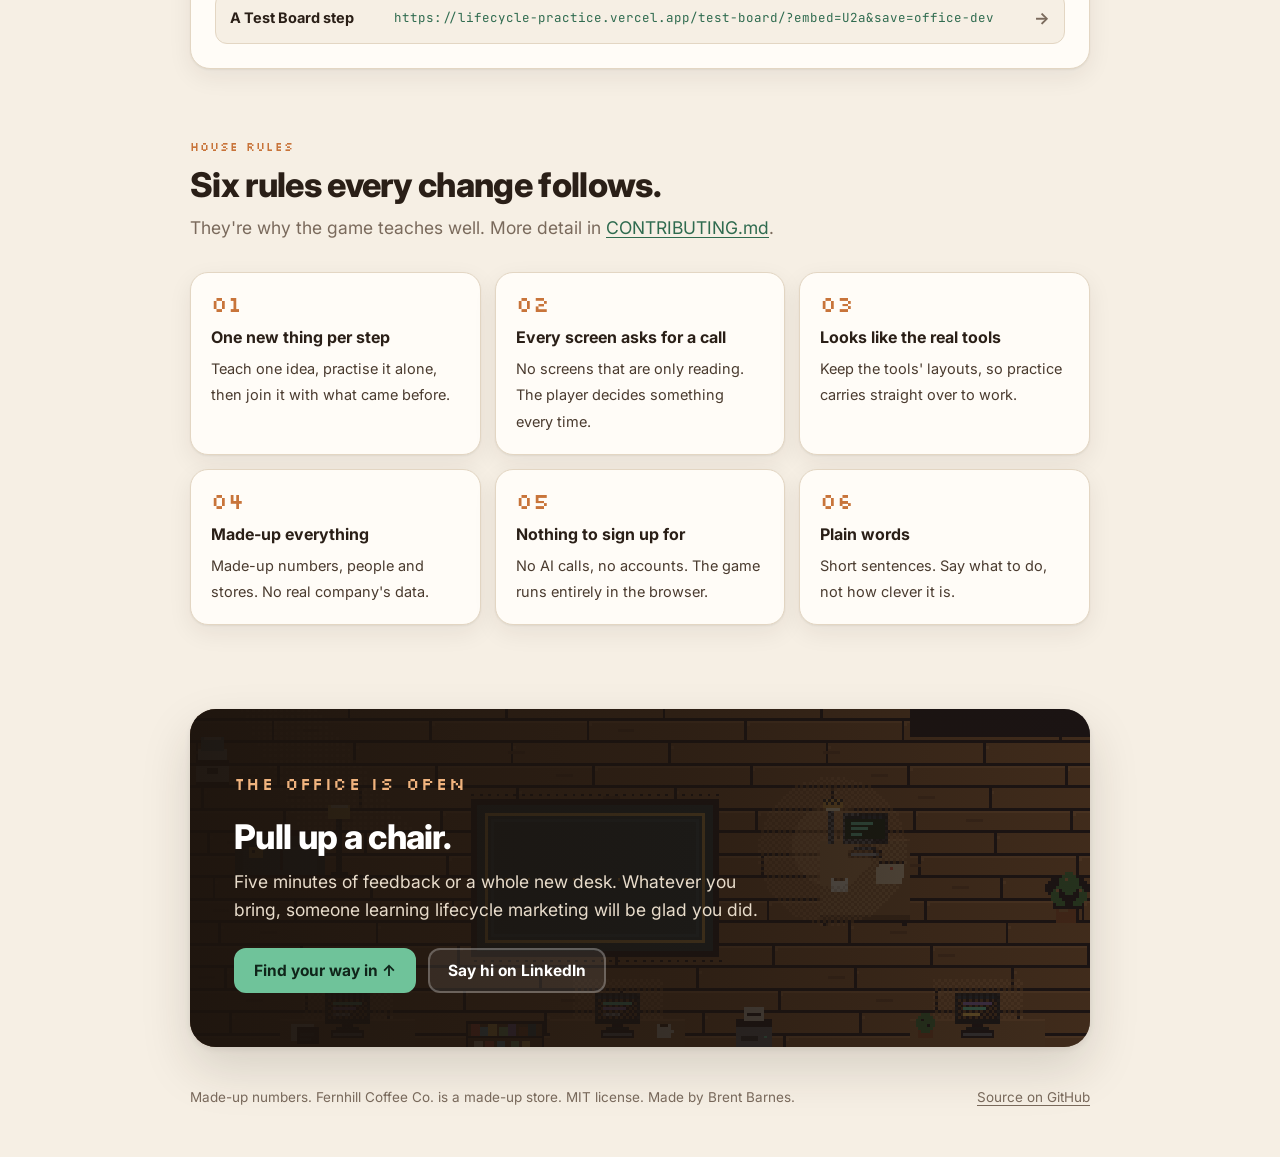
==== commit 4675de62: "Rename the game to Learn Lifecycle Display name only. The repo, URLs and the save file's id stay lif" ====
--- a/contribute/index.html
+++ b/contribute/index.html
@@ -1,7 +1,7 @@
 <!doctype html>
 <html lang="en"><head><meta charset="utf-8"><meta name="viewport" content="width=device-width, initial-scale=1">
-<title>Help build Lifecycle Practice</title><link rel="icon" href="/px/sprites/face_dana_smile.png">
-<meta name="description" content="Help build Lifecycle Practice, free games that teach lifecycle and email marketing. Bring a story, an idea, an afternoon or a weekend. Most ways in need no coding.">
+<title>Help build Learn Lifecycle</title><link rel="icon" href="/px/sprites/face_dana_smile.png">
+<meta name="description" content="Help build Learn Lifecycle, free games that teach lifecycle and email marketing. Bring a story, an idea, an afternoon or a weekend. Most ways in need no coding.">
 <link rel="preconnect" href="https://fonts.googleapis.com"><link rel="preconnect" href="https://fonts.gstatic.com" crossorigin>
 <link href="https://fonts.googleapis.com/css2?family=Inter:wght@400;500;600;700;800&family=JetBrains+Mono:wght@400;600&family=Silkscreen&family=Caveat:wght@600&display=swap" rel="stylesheet">
 <style>
@@ -215,7 +215,7 @@
 
 <div class="wrap">
 <header class="top">
-  <a class="brand" target="_blank" rel="noopener" href="/"><img class="px" src="/px/sprites/face_dana_smile.png" alt="">Lifecycle Practice</a>
+  <a class="brand" target="_blank" rel="noopener" href="/"><img class="px" src="/px/sprites/face_dana_smile.png" alt="">Learn Lifecycle</a>
   <nav><a target="_blank" rel="noopener" href="/office/">Play</a><a target="_blank" rel="noopener" href="https://github.com/users/BrentBarnes/projects/4">What's next</a><a target="_blank" rel="noopener" href="https://github.com/BrentBarnes/lifecycle-practice">GitHub</a></nav>
 </header>
 
@@ -223,7 +223,7 @@
   <div>
     <p class="kick rise">Open source · free for everyone</p>
     <h1 class="rise d1">Put what you know <em>into the game.</em></h1>
-    <p class="lede rise d2">Lifecycle Practice teaches the judgment calls of lifecycle marketing on screens built like the real tools. The best lessons come from people who do the job. Bring a story, an idea, an afternoon or a weekend.</p>
+    <p class="lede rise d2">Learn Lifecycle teaches the judgment calls of lifecycle marketing on screens built like the real tools. The best lessons come from people who do the job. Bring a story, an idea, an afternoon or a weekend.</p>
     <div class="cta rise d2"><button type="button" class="btn primary" data-goto="ways">Find your way in ↓</button><a class="btn" target="_blank" rel="noopener" href="/office/">Play the game</a></div>
   </div>
   <div class="scene rise d1">
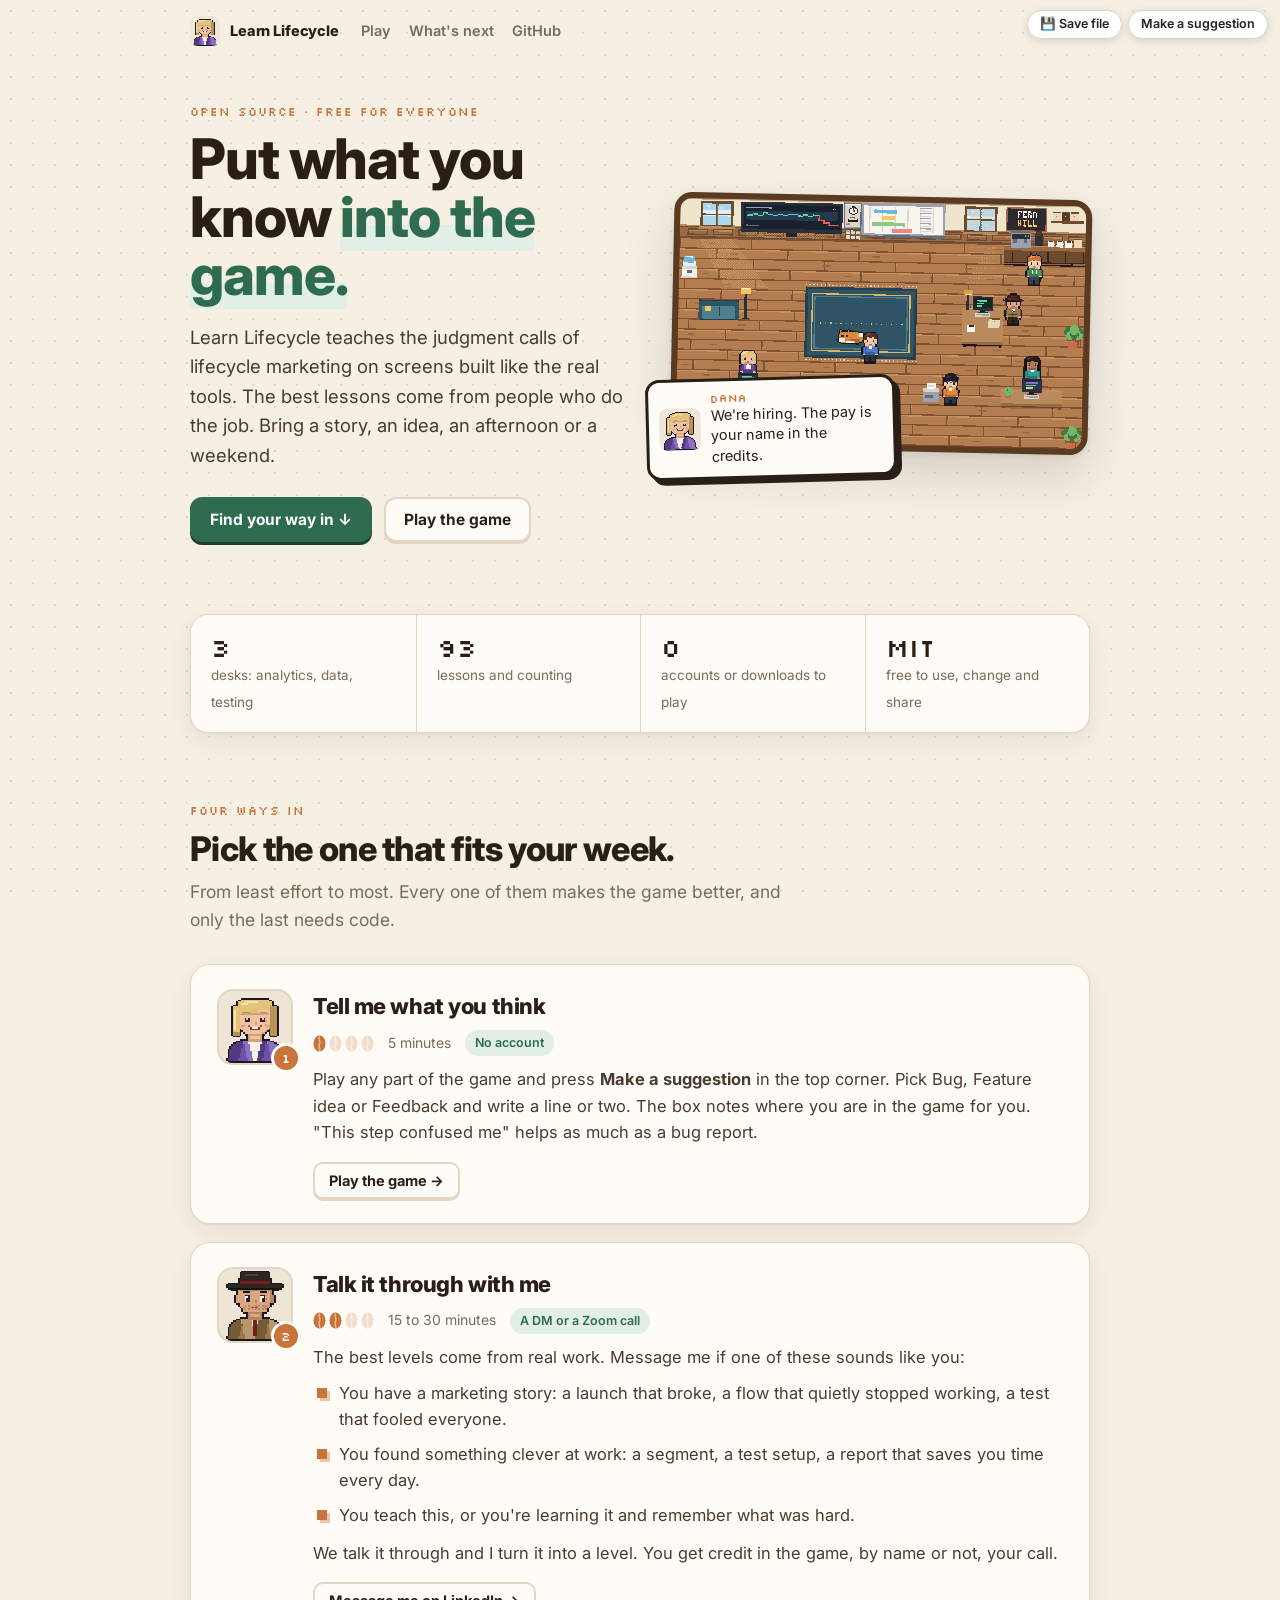
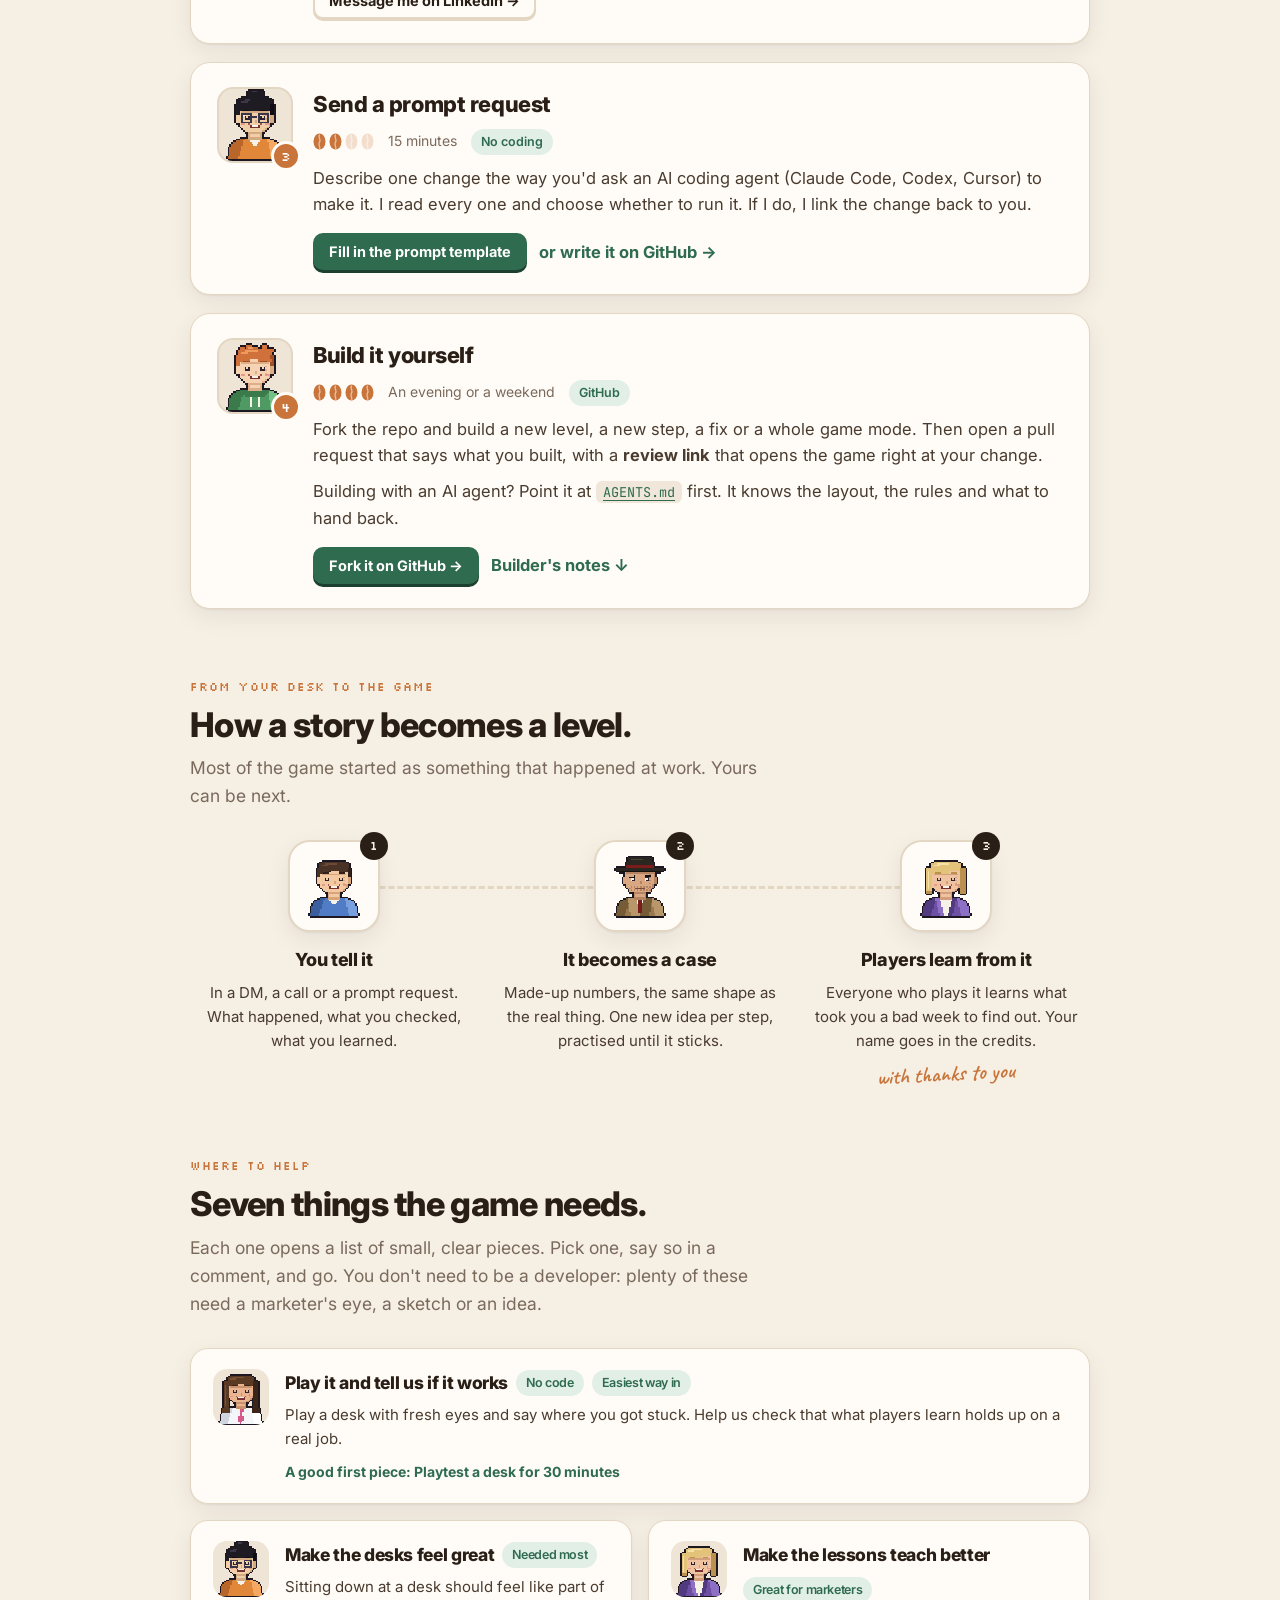
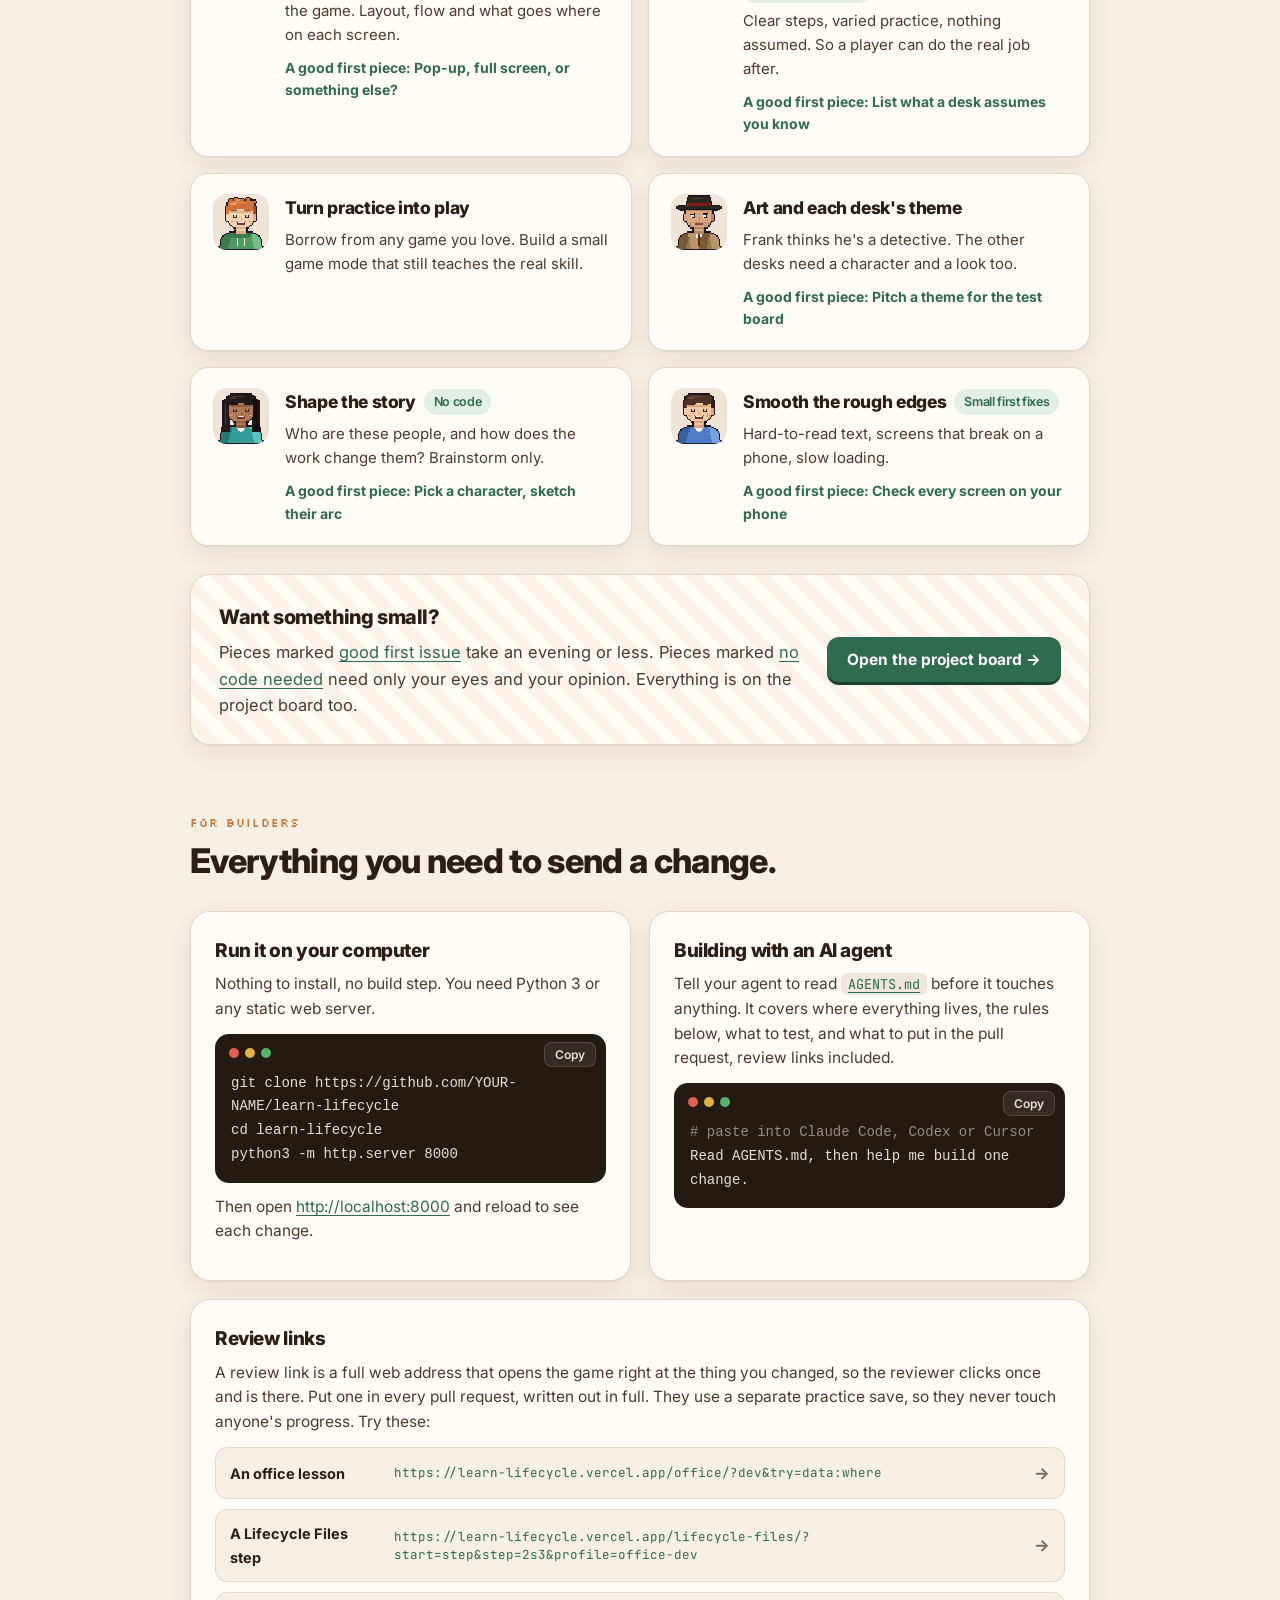
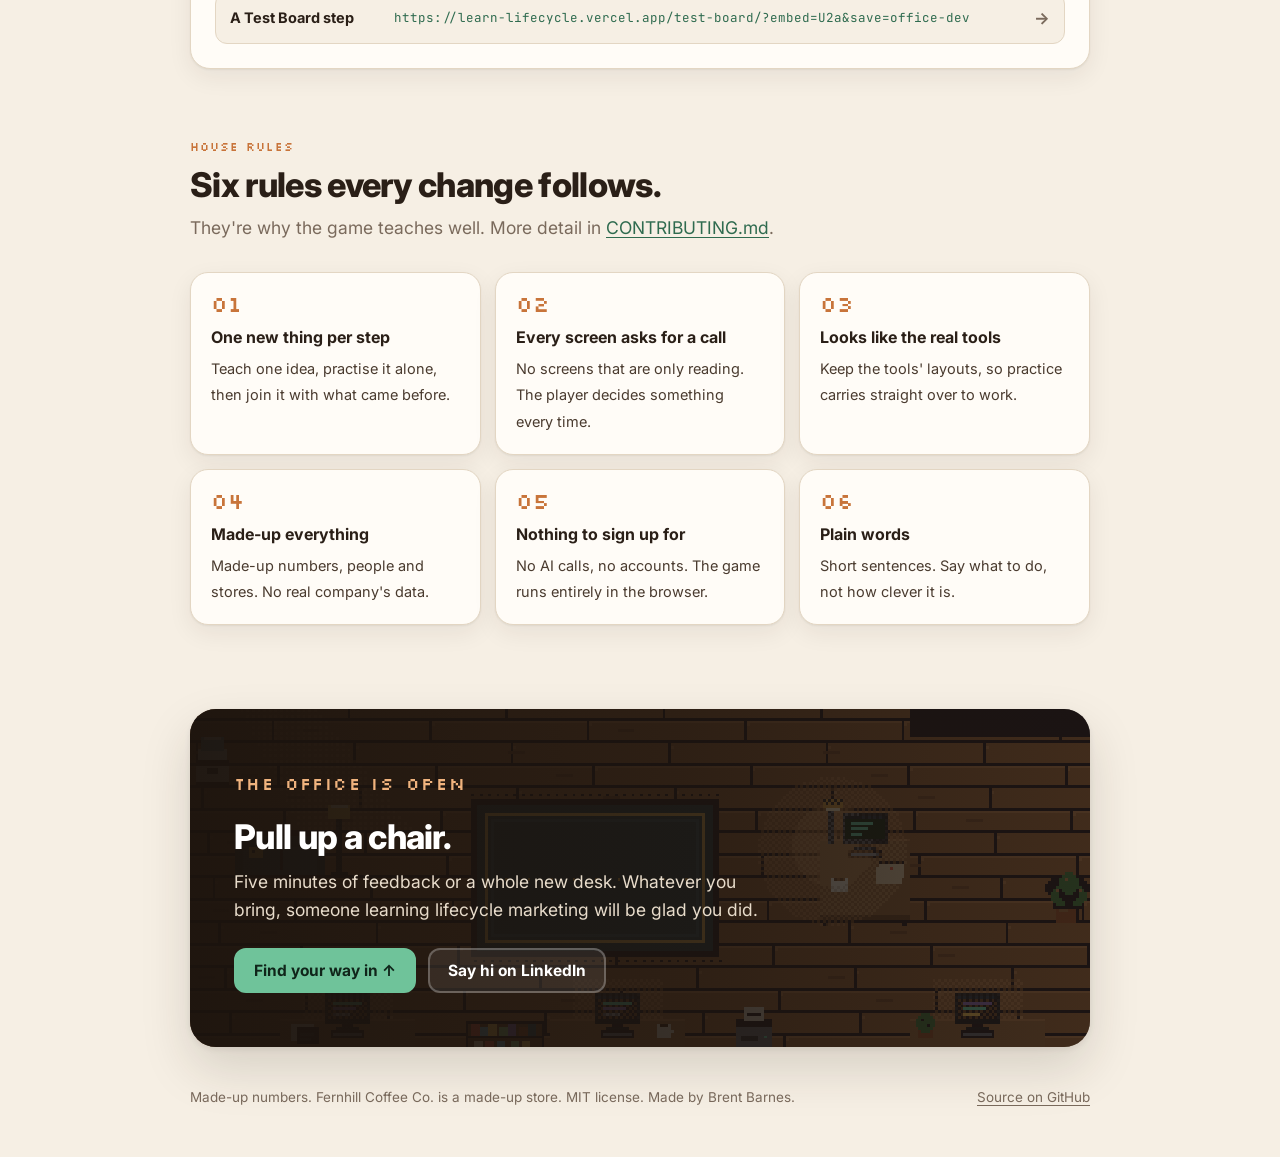
==== commit c6e26670: "Move links to the new address: github.com/BrentBarnes/learn-lifecycle and learn-lifecycle.vercel.app" ====
--- a/contribute/index.html
+++ b/contribute/index.html
@@ -216,7 +216,7 @@
 <div class="wrap">
 <header class="top">
   <a class="brand" target="_blank" rel="noopener" href="/"><img class="px" src="/px/sprites/face_dana_smile.png" alt="">Learn Lifecycle</a>
-  <nav><a target="_blank" rel="noopener" href="/office/">Play</a><a target="_blank" rel="noopener" href="https://github.com/users/BrentBarnes/projects/4">What's next</a><a target="_blank" rel="noopener" href="https://github.com/BrentBarnes/lifecycle-practice">GitHub</a></nav>
+  <nav><a target="_blank" rel="noopener" href="/office/">Play</a><a target="_blank" rel="noopener" href="https://github.com/users/BrentBarnes/projects/4">What's next</a><a target="_blank" rel="noopener" href="https://github.com/BrentBarnes/learn-lifecycle">GitHub</a></nav>
 </header>
 
 <div class="hero">
@@ -266,7 +266,7 @@
       <h3>Send a prompt request</h3>
       <div class="meta"><span class="beans" title="Effort: 2 of 4" aria-label="Effort: 2 of 4"><svg><use href="#bean"/></svg><svg><use href="#bean"/></svg><svg class="off"><use href="#bean"/></svg><svg class="off"><use href="#bean"/></svg></span><span>15 minutes</span><span class="chip">No coding</span></div>
       <p>Describe one change the way you'd ask an AI coding agent (Claude Code, Codex, Cursor) to make it. I read every one and choose whether to run it. If I do, I link the change back to you.</p>
-      <div class="acts"><button type="button" class="btn sm primary" id="tplbtn" aria-expanded="false" aria-controls="tpl">Fill in the prompt template</button><a class="textlink" target="_blank" rel="noopener" href="https://github.com/BrentBarnes/lifecycle-practice/issues/new?template=4-prompt.yml">or write it on GitHub →</a></div>
+      <div class="acts"><button type="button" class="btn sm primary" id="tplbtn" aria-expanded="false" aria-controls="tpl">Fill in the prompt template</button><a class="textlink" target="_blank" rel="noopener" href="https://github.com/BrentBarnes/learn-lifecycle/issues/new?template=4-prompt.yml">or write it on GitHub →</a></div>
     <form id="tpl" class="tpl" hidden autocomplete="off">
       <div id="tplq" style="display:contents"></div>
       <label class="fld"><span>Your name or GitHub @handle <small>shown publicly</small></span><input type="text" name="who" maxlength="80"></label>
@@ -280,8 +280,8 @@
       <h3>Build it yourself</h3>
       <div class="meta"><span class="beans" title="Effort: 4 of 4" aria-label="Effort: 4 of 4"><svg><use href="#bean"/></svg><svg><use href="#bean"/></svg><svg><use href="#bean"/></svg><svg><use href="#bean"/></svg></span><span>An evening or a weekend</span><span class="chip">GitHub</span></div>
       <p>Fork the repo and build a new level, a new step, a fix or a whole game mode. Then open a pull request that says what you built, with a <b>review link</b> that opens the game right at your change.</p>
-      <p>Building with an AI agent? Point it at <a target="_blank" rel="noopener" href="https://github.com/BrentBarnes/lifecycle-practice/blob/main/AGENTS.md"><code class="inl">AGENTS.md</code></a> first. It knows the layout, the rules and what to hand back.</p>
-      <div class="acts"><a class="btn sm primary" target="_blank" rel="noopener" href="https://github.com/BrentBarnes/lifecycle-practice/fork">Fork it on GitHub →</a><a class="textlink" href="#builders" data-goto="builders">Builder's notes ↓</a></div>
+      <p>Building with an AI agent? Point it at <a target="_blank" rel="noopener" href="https://github.com/BrentBarnes/learn-lifecycle/blob/main/AGENTS.md"><code class="inl">AGENTS.md</code></a> first. It knows the layout, the rules and what to hand back.</p>
+      <div class="acts"><a class="btn sm primary" target="_blank" rel="noopener" href="https://github.com/BrentBarnes/learn-lifecycle/fork">Fork it on GitHub →</a><a class="textlink" href="#builders" data-goto="builders">Builder's notes ↓</a></div>
     </div></article>
   </div>
 </section>
@@ -302,23 +302,23 @@
   <h2>Seven things the game needs.</h2>
   <p class="sub">Each one opens a list of small, clear pieces. Pick one, say so in a comment, and go. You don't need to be a developer: plenty of these need a marketer's eye, a sketch or an idea.</p>
   <div class="tracks">
-    <a class="track wide" target="_blank" rel="noopener" href="https://github.com/BrentBarnes/lifecycle-practice/issues/36"><img class="px" src="/px/sprites/face_kelsey_smile.png" alt=""><div>
+    <a class="track wide" target="_blank" rel="noopener" href="https://github.com/BrentBarnes/learn-lifecycle/issues/36"><img class="px" src="/px/sprites/face_kelsey_smile.png" alt=""><div>
       <h3>Play it and tell us if it works <span class="chip">No code</span><span class="chip">Easiest way in</span></h3><p>Play a desk with fresh eyes and say where you got stuck. Help us check that what players learn holds up on a real job.</p><span class="start">A good first piece: Playtest a desk for 30 minutes</span></div></a>
-    <a class="track" target="_blank" rel="noopener" href="https://github.com/BrentBarnes/lifecycle-practice/issues/19"><img class="px" src="/px/sprites/face_mei_smile.png" alt=""><div>
+    <a class="track" target="_blank" rel="noopener" href="https://github.com/BrentBarnes/learn-lifecycle/issues/19"><img class="px" src="/px/sprites/face_mei_smile.png" alt=""><div>
       <h3>Make the desks feel great <span class="chip">Needed most</span></h3><p>Sitting down at a desk should feel like part of the game. Layout, flow and what goes where on each screen.</p><span class="start">A good first piece: Pop-up, full screen, or something else?</span></div></a>
-    <a class="track" target="_blank" rel="noopener" href="https://github.com/BrentBarnes/lifecycle-practice/issues/9"><img class="px" src="/px/sprites/face_dana_smile.png" alt=""><div>
+    <a class="track" target="_blank" rel="noopener" href="https://github.com/BrentBarnes/learn-lifecycle/issues/9"><img class="px" src="/px/sprites/face_dana_smile.png" alt=""><div>
       <h3>Make the lessons teach better <span class="chip">Great for marketers</span></h3><p>Clear steps, varied practice, nothing assumed. So a player can do the real job after.</p><span class="start">A good first piece: List what a desk assumes you know</span></div></a>
-    <a class="track" target="_blank" rel="noopener" href="https://github.com/BrentBarnes/lifecycle-practice/issues/14"><img class="px" src="/px/sprites/face_theo_smile.png" alt=""><div>
+    <a class="track" target="_blank" rel="noopener" href="https://github.com/BrentBarnes/learn-lifecycle/issues/14"><img class="px" src="/px/sprites/face_theo_smile.png" alt=""><div>
       <h3>Turn practice into play</h3><p>Borrow from any game you love. Build a small game mode that still teaches the real skill.</p></div></a>
-    <a class="track" target="_blank" rel="noopener" href="https://github.com/BrentBarnes/lifecycle-practice/issues/24"><img class="px" src="/px/sprites/face_frank_serious.png" alt=""><div>
+    <a class="track" target="_blank" rel="noopener" href="https://github.com/BrentBarnes/learn-lifecycle/issues/24"><img class="px" src="/px/sprites/face_frank_serious.png" alt=""><div>
       <h3>Art and each desk's theme</h3><p>Frank thinks he's a detective. The other desks need a character and a look too.</p><span class="start">A good first piece: Pitch a theme for the test board</span></div></a>
-    <a class="track" target="_blank" rel="noopener" href="https://github.com/BrentBarnes/lifecycle-practice/issues/28"><img class="px" src="/px/sprites/face_priya_smile.png" alt=""><div>
+    <a class="track" target="_blank" rel="noopener" href="https://github.com/BrentBarnes/learn-lifecycle/issues/28"><img class="px" src="/px/sprites/face_priya_smile.png" alt=""><div>
       <h3>Shape the story <span class="chip">No code</span></h3><p>Who are these people, and how does the work change them? Brainstorm only.</p><span class="start">A good first piece: Pick a character, sketch their arc</span></div></a>
-    <a class="track" target="_blank" rel="noopener" href="https://github.com/BrentBarnes/lifecycle-practice/issues/31"><img class="px" src="/px/sprites/face_you_smile.png" alt=""><div>
+    <a class="track" target="_blank" rel="noopener" href="https://github.com/BrentBarnes/learn-lifecycle/issues/31"><img class="px" src="/px/sprites/face_you_smile.png" alt=""><div>
       <h3>Smooth the rough edges <span class="chip">Small first fixes</span></h3><p>Hard-to-read text, screens that break on a phone, slow loading.</p><span class="start">A good first piece: Check every screen on your phone</span></div></a>
   </div>
   <div class="board">
-    <div><h3>Want something small?</h3><p>Pieces marked <a target="_blank" rel="noopener" href="https://github.com/BrentBarnes/lifecycle-practice/labels/good%20first%20issue">good first issue</a> take an evening or less. Pieces marked <a target="_blank" rel="noopener" href="https://github.com/BrentBarnes/lifecycle-practice/labels/no%20code%20needed">no code needed</a> need only your eyes and your opinion. Everything is on the project board too.</p></div>
+    <div><h3>Want something small?</h3><p>Pieces marked <a target="_blank" rel="noopener" href="https://github.com/BrentBarnes/learn-lifecycle/labels/good%20first%20issue">good first issue</a> take an evening or less. Pieces marked <a target="_blank" rel="noopener" href="https://github.com/BrentBarnes/learn-lifecycle/labels/no%20code%20needed">no code needed</a> need only your eyes and your opinion. Everything is on the project board too.</p></div>
     <a class="btn primary" target="_blank" rel="noopener" href="https://github.com/users/BrentBarnes/projects/4">Open the project board →</a>
   </div>
 </section>
@@ -330,14 +330,14 @@
     <div class="panel">
       <h3>Run it on your computer</h3>
       <p>Nothing to install, no build step. You need Python 3 or any static web server.</p>
-      <div class="term"><button type="button" class="copy" data-copy="run">Copy</button><code id="run">git clone https://github.com/YOUR-NAME/lifecycle-practice
-cd lifecycle-practice
+      <div class="term"><button type="button" class="copy" data-copy="run">Copy</button><code id="run">git clone https://github.com/YOUR-NAME/learn-lifecycle
+cd learn-lifecycle
 python3 -m http.server 8000</code></div>
       <p>Then open <a target="_blank" rel="noopener" href="http://localhost:8000">http://localhost:8000</a> and reload to see each change.</p>
     </div>
     <div class="panel">
       <h3>Building with an AI agent</h3>
-      <p>Tell your agent to read <a target="_blank" rel="noopener" href="https://github.com/BrentBarnes/lifecycle-practice/blob/main/AGENTS.md"><code class="inl">AGENTS.md</code></a> before it touches anything. It covers where everything lives, the rules below, what to test, and what to put in the pull request, review links included.</p>
+      <p>Tell your agent to read <a target="_blank" rel="noopener" href="https://github.com/BrentBarnes/learn-lifecycle/blob/main/AGENTS.md"><code class="inl">AGENTS.md</code></a> before it touches anything. It covers where everything lives, the rules below, what to test, and what to put in the pull request, review links included.</p>
       <div class="term"><button type="button" class="copy" data-copy="ask">Copy</button><code id="ask"><span class="c"># paste into Claude Code, Codex or Cursor</span>
 Read AGENTS.md, then help me build one change.</code></div>
     </div>
@@ -345,9 +345,9 @@
       <h3>Review links</h3>
       <p>A review link is a full web address that opens the game right at the thing you changed, so the reviewer clicks once and is there. Put one in every pull request, written out in full. They use a separate practice save, so they never touch anyone's progress. Try these:</p>
       <div class="links">
-        <a target="_blank" rel="noopener" href="https://lifecycle-practice.vercel.app/office/?dev&amp;try=data:where"><b>An office lesson</b><code>https://lifecycle-practice.vercel.app/office/?dev&amp;try=data:where</code><span>→</span></a>
-        <a target="_blank" rel="noopener" href="https://lifecycle-practice.vercel.app/lifecycle-files/?start=step&amp;step=2s3&amp;profile=office-dev"><b>A Lifecycle Files step</b><code>https://lifecycle-practice.vercel.app/lifecycle-files/?start=step&amp;step=2s3&amp;profile=office-dev</code><span>→</span></a>
-        <a target="_blank" rel="noopener" href="https://lifecycle-practice.vercel.app/test-board/?embed=U2a&amp;save=office-dev"><b>A Test Board step</b><code>https://lifecycle-practice.vercel.app/test-board/?embed=U2a&amp;save=office-dev</code><span>→</span></a>
+        <a target="_blank" rel="noopener" href="https://learn-lifecycle.vercel.app/office/?dev&amp;try=data:where"><b>An office lesson</b><code>https://learn-lifecycle.vercel.app/office/?dev&amp;try=data:where</code><span>→</span></a>
+        <a target="_blank" rel="noopener" href="https://learn-lifecycle.vercel.app/lifecycle-files/?start=step&amp;step=2s3&amp;profile=office-dev"><b>A Lifecycle Files step</b><code>https://learn-lifecycle.vercel.app/lifecycle-files/?start=step&amp;step=2s3&amp;profile=office-dev</code><span>→</span></a>
+        <a target="_blank" rel="noopener" href="https://learn-lifecycle.vercel.app/test-board/?embed=U2a&amp;save=office-dev"><b>A Test Board step</b><code>https://learn-lifecycle.vercel.app/test-board/?embed=U2a&amp;save=office-dev</code><span>→</span></a>
       </div>
     </div>
   </div>
@@ -356,7 +356,7 @@
 <section>
   <p class="kick">House rules</p>
   <h2>Six rules every change follows.</h2>
-  <p class="sub">They're why the game teaches well. More detail in <a target="_blank" rel="noopener" href="https://github.com/BrentBarnes/lifecycle-practice/blob/main/CONTRIBUTING.md">CONTRIBUTING.md</a>.</p>
+  <p class="sub">They're why the game teaches well. More detail in <a target="_blank" rel="noopener" href="https://github.com/BrentBarnes/learn-lifecycle/blob/main/CONTRIBUTING.md">CONTRIBUTING.md</a>.</p>
   <div class="rules">
     <div class="rule"><i>01</i><b>One new thing per step</b><span>Teach one idea, practise it alone, then join it with what came before.</span></div>
     <div class="rule"><i>02</i><b>Every screen asks for a call</b><span>No screens that are only reading. The player decides something every time.</span></div>
@@ -377,7 +377,7 @@
   </div>
 </div>
 
-<footer><span>Made-up numbers. Fernhill Coffee Co. is a made-up store. MIT license. Made by Brent Barnes.</span><a target="_blank" rel="noopener" href="https://github.com/BrentBarnes/lifecycle-practice">Source on GitHub</a></footer>
+<footer><span>Made-up numbers. Fernhill Coffee Co. is a made-up store. MIT license. Made by Brent Barnes.</span><a target="_blank" rel="noopener" href="https://github.com/BrentBarnes/learn-lifecycle">Source on GitHub</a></footer>
 </div>
 <script type="module" src="/shared/site.mjs"></script>
 <script>
